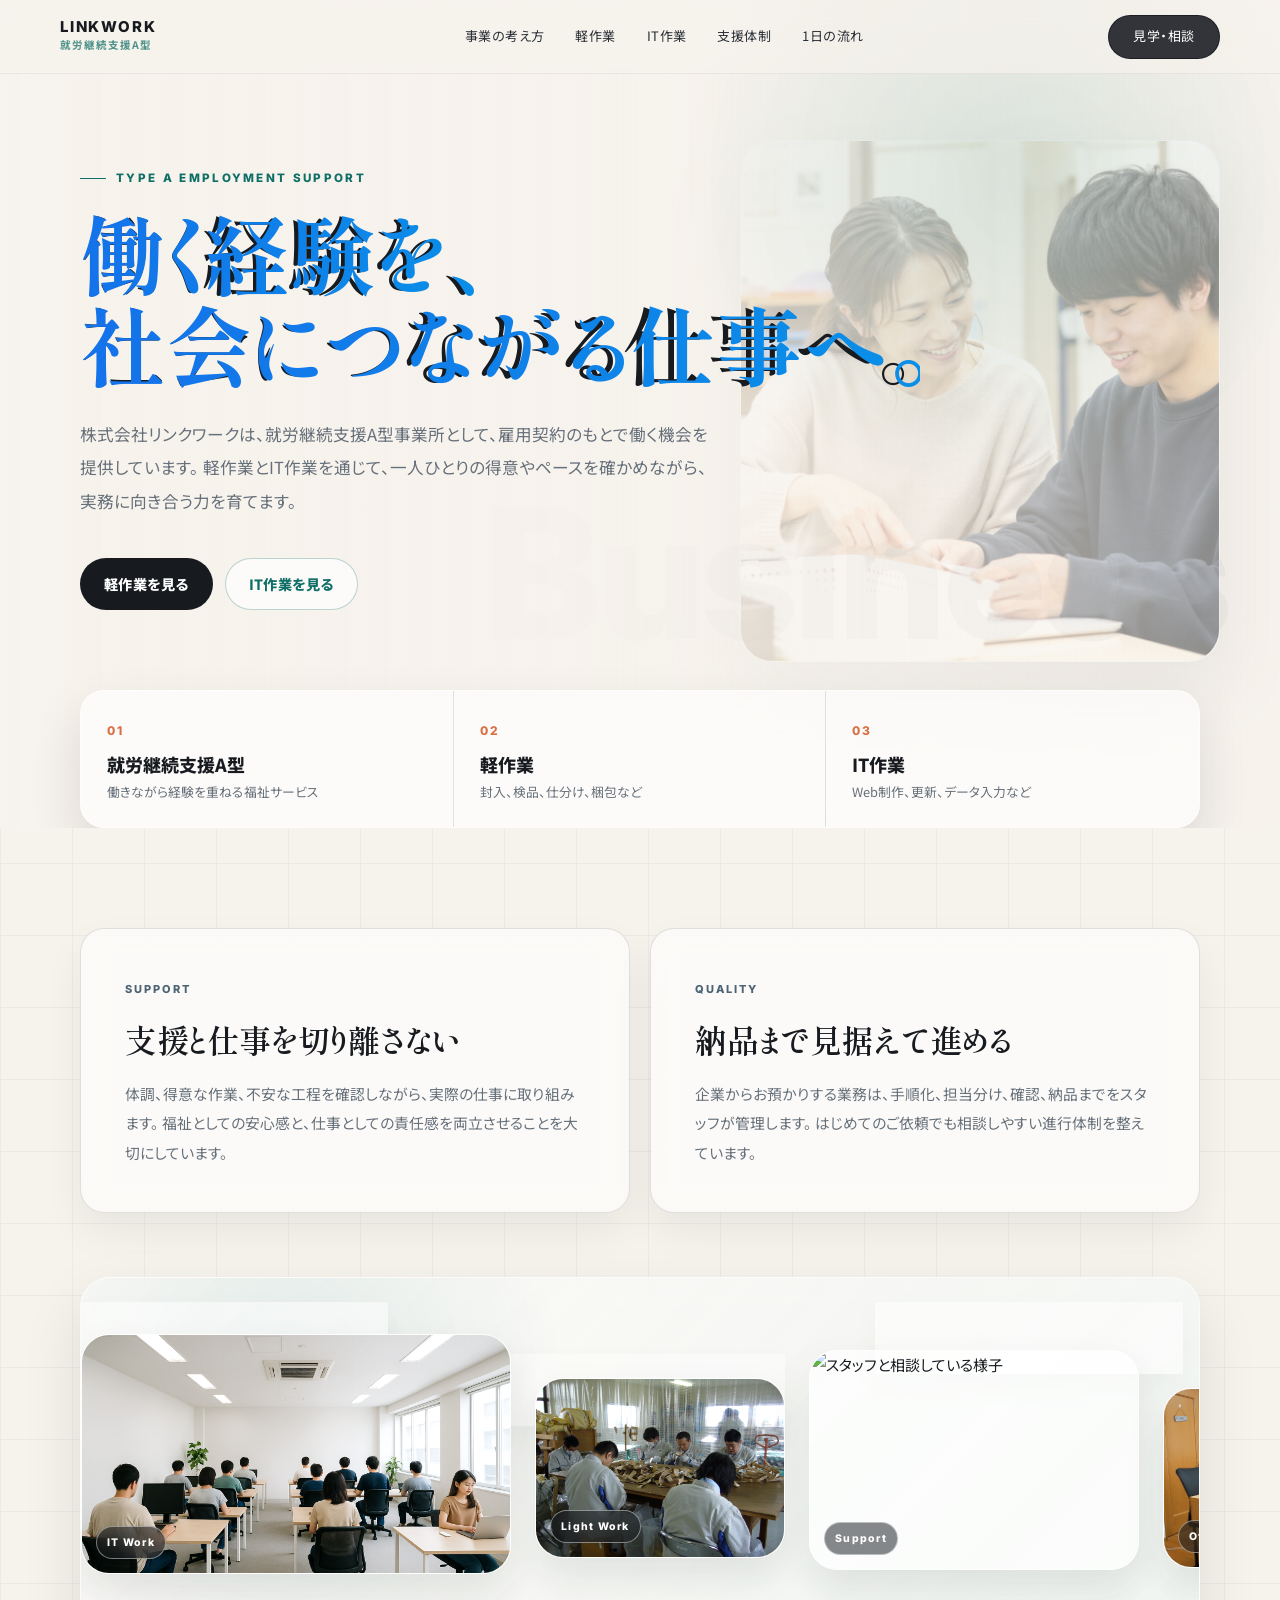
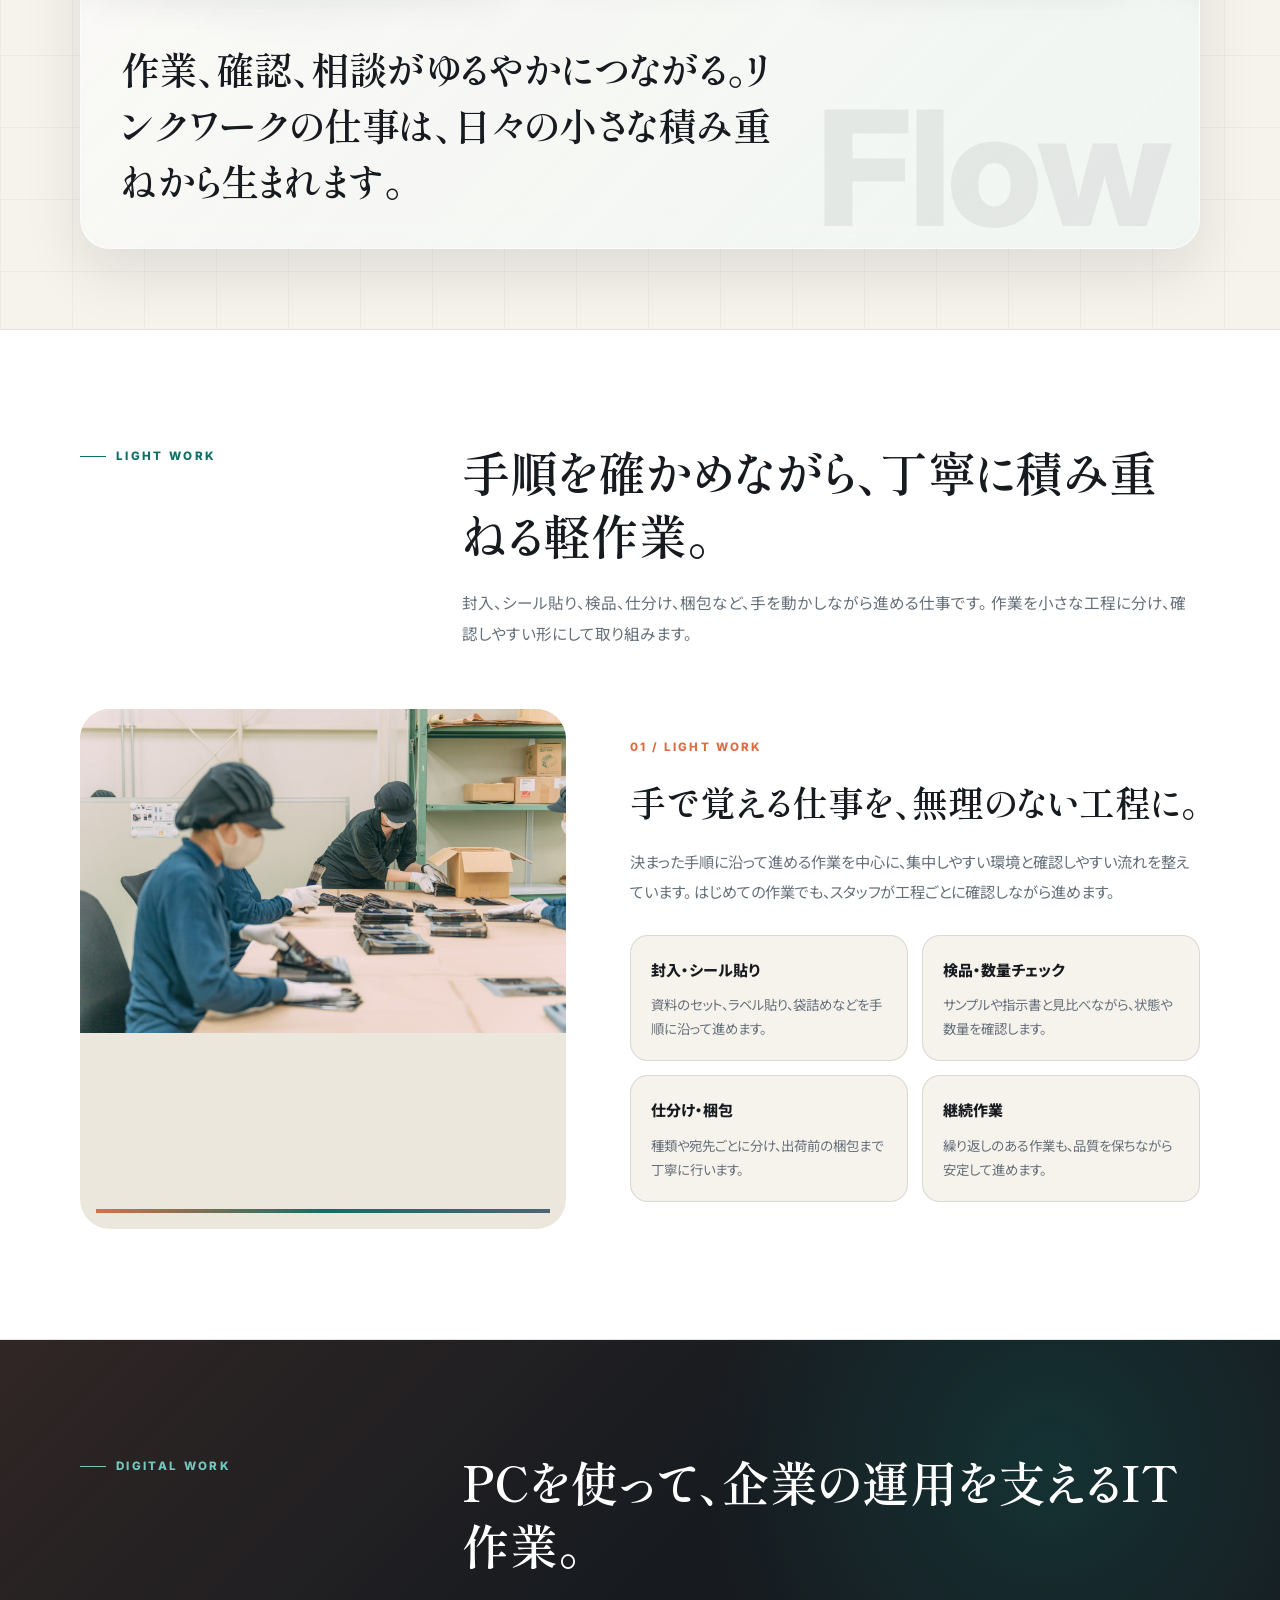
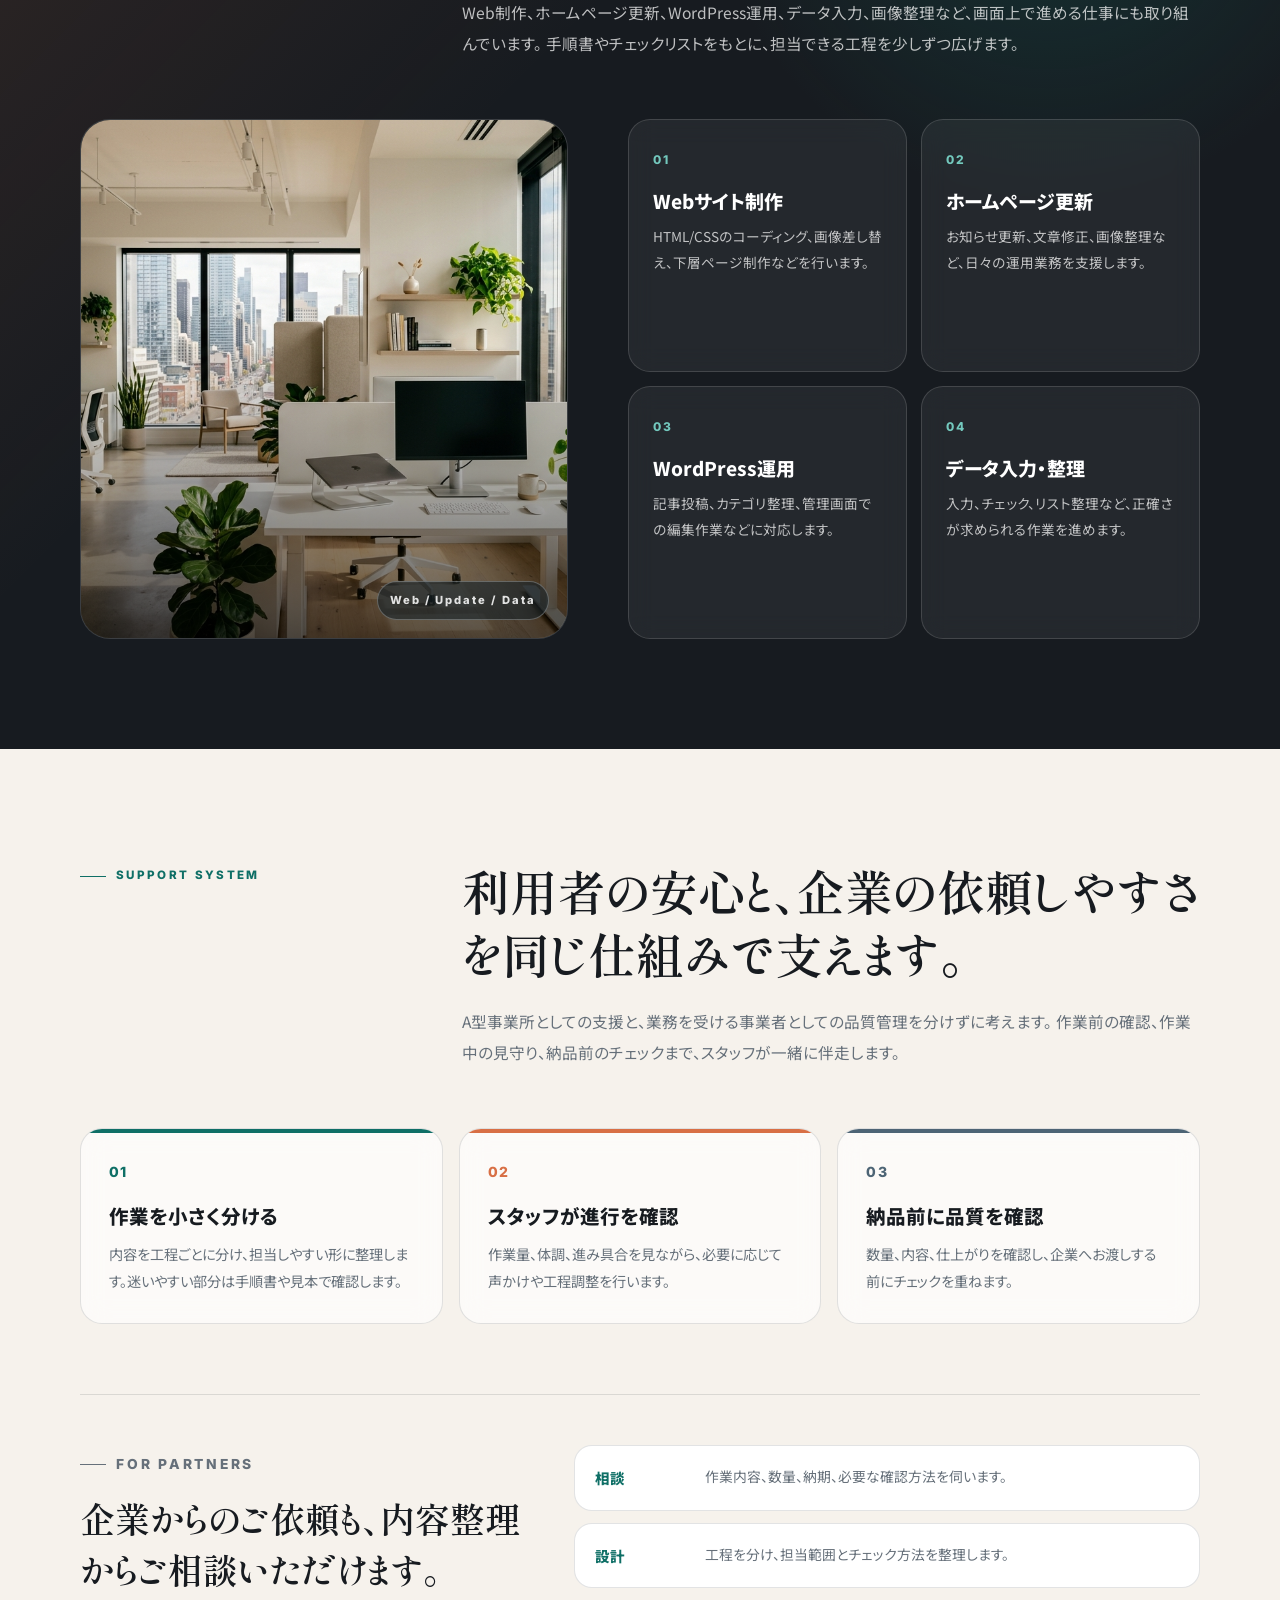
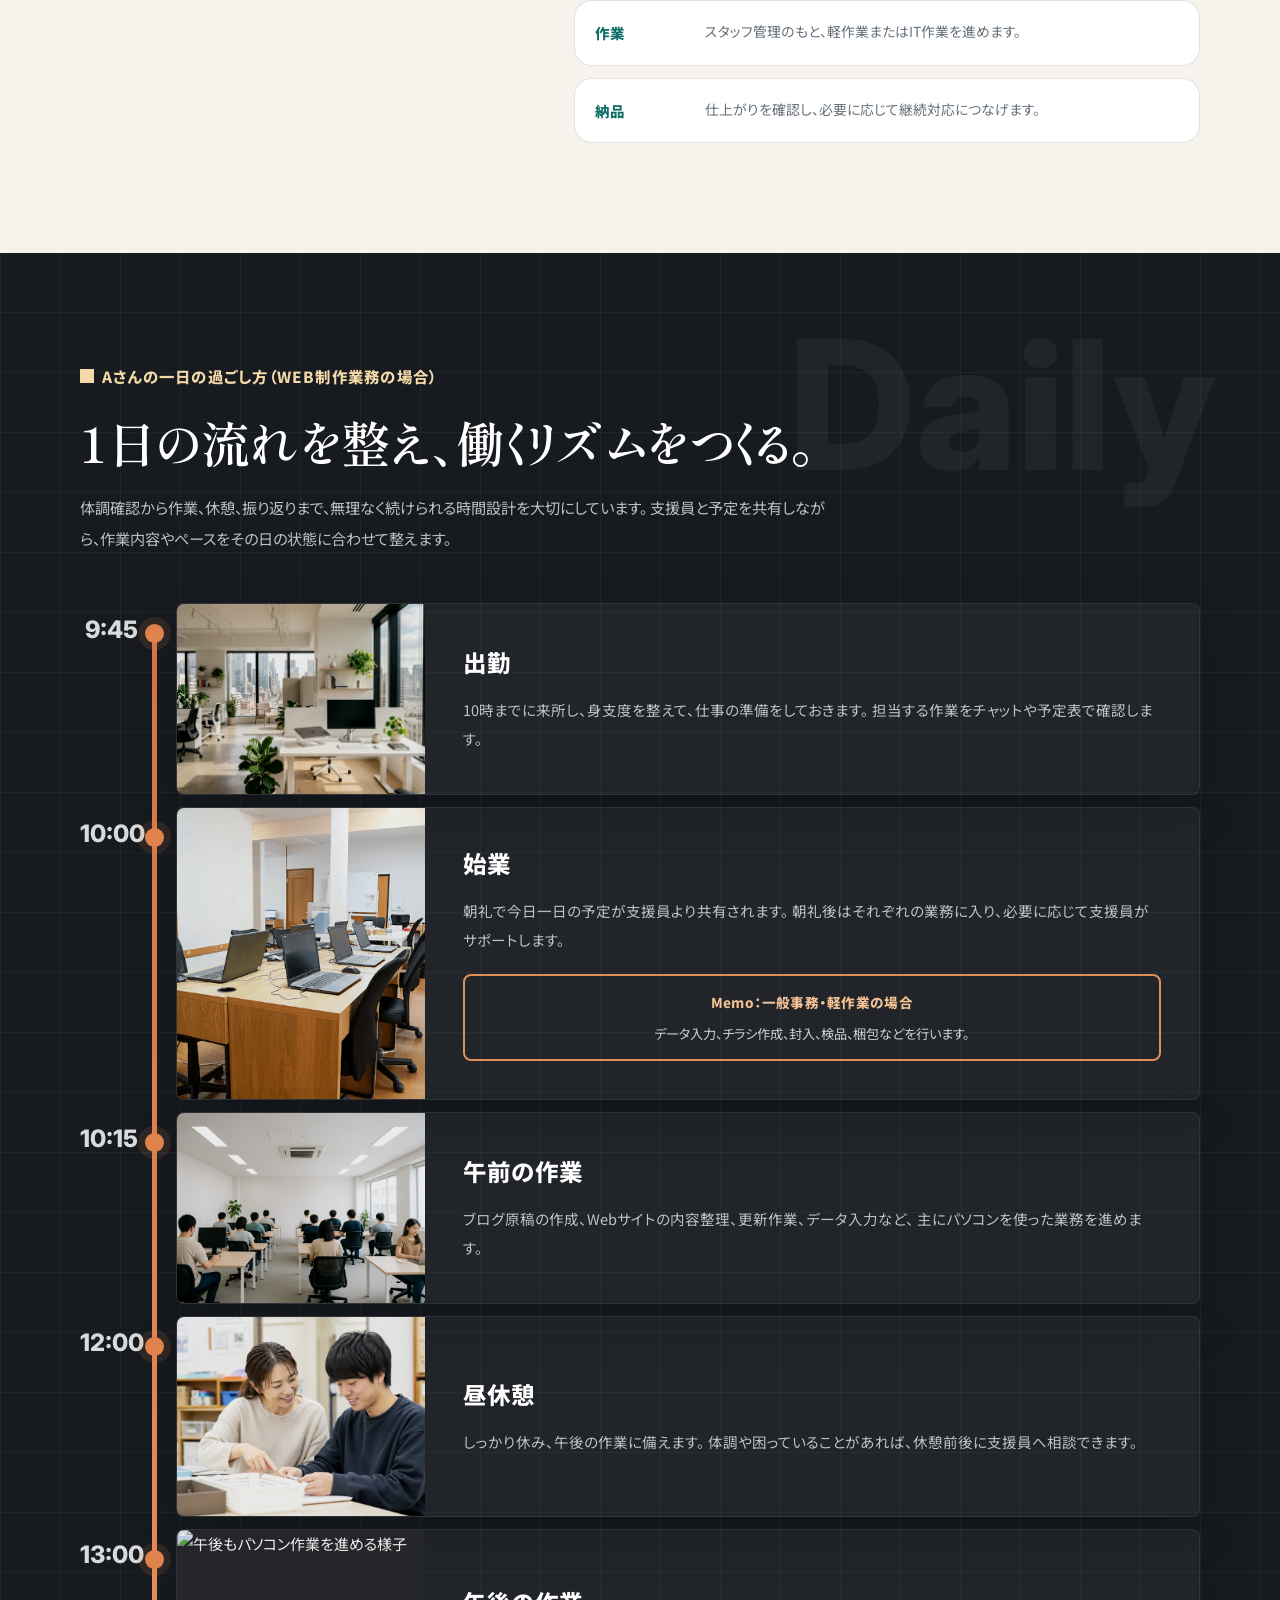
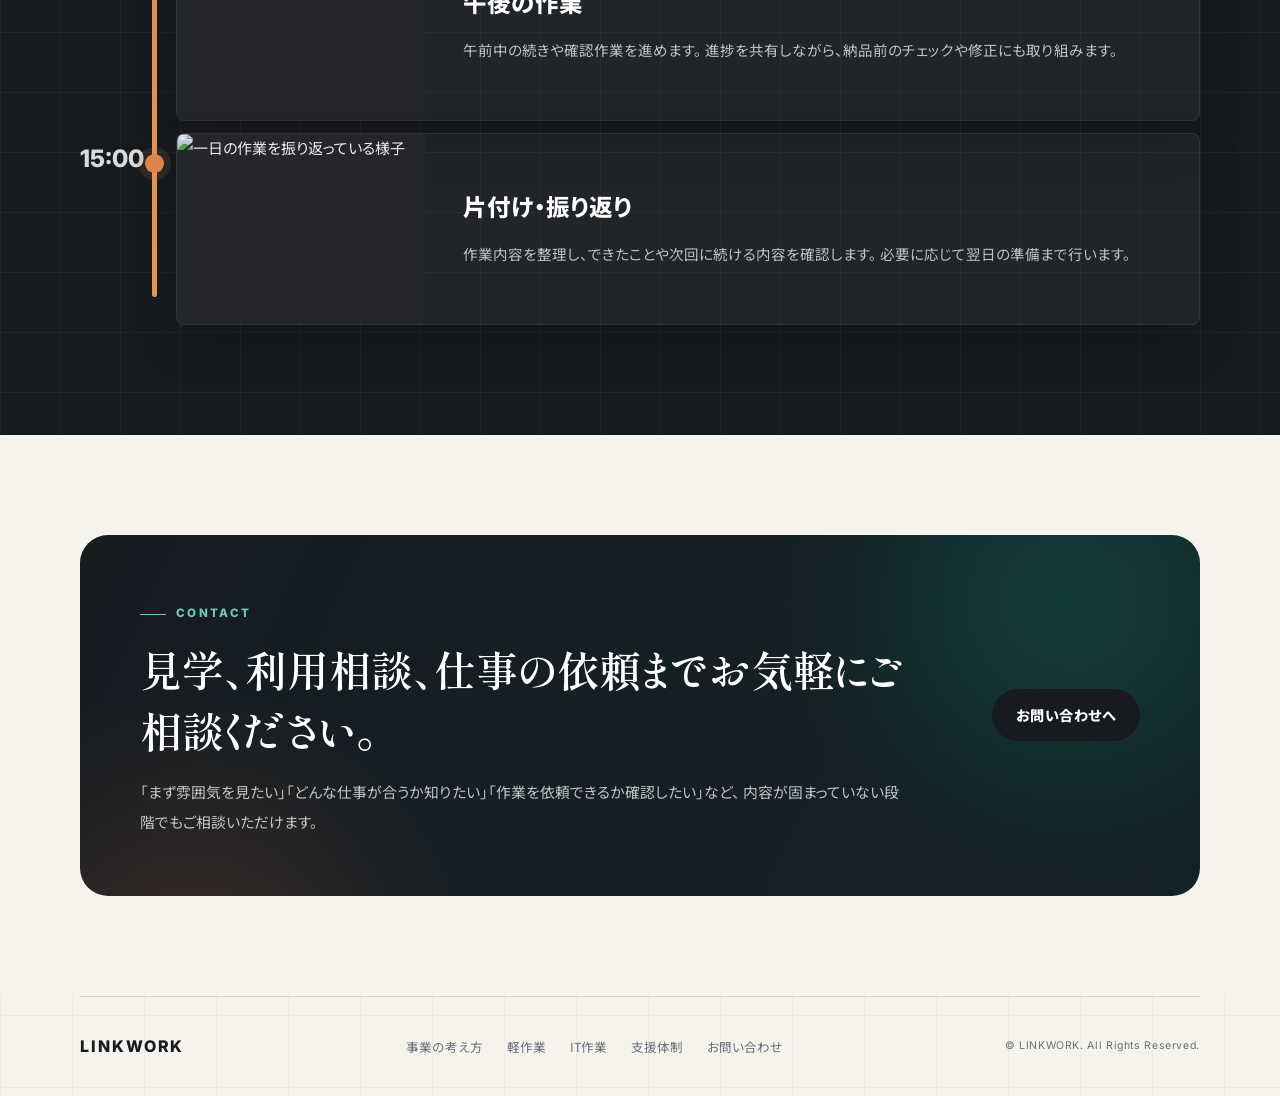
==== business.html @ 4ecb0db6 "update" ====
<!doctype html>
<html lang="ja">
  <head>
    <meta charset="UTF-8" />
    <meta name="viewport" content="width=device-width, initial-scale=1.0" />
    <title>事業内容 | 就労継続支援A型 株式会社リンクワーク</title>
    <meta name="description" content="株式会社リンクワークの事業内容。就労継続支援A型事業所として、軽作業、IT作業、支援体制、品質管理、1日の流れをご紹介します。" />
    <link rel="preconnect" href="https://fonts.googleapis.com" />
    <link rel="preconnect" href="https://fonts.gstatic.com" crossorigin />
    <link href="https://fonts.googleapis.com/css2?family=Inter:wght@500;600;700;800&family=Noto+Sans+JP:wght@400;500;700;800&family=Shippori+Mincho:wght@500;600;700&display=swap" rel="stylesheet" />
    <link rel="stylesheet" href="css/reset.css" />
    <link rel="stylesheet" href="css/business.css?v=hero-sweep-3" />
    <style>
      .business-hero__title-line {
        position: relative;
        display: inline-block;
      }

      .business-hero__title-line::after {
        content: attr(data-text);
        position: absolute;
        inset: 0;
        overflow: hidden;
        color: transparent;
        background: linear-gradient(90deg, #0a8fe8 0%, #1473ea 46%, #0a8fe8 100%);
        background-size: 180% 100%;
        background-clip: text;
        -webkit-background-clip: text;
        -webkit-text-fill-color: transparent;
        font-weight: 700;
        clip-path: inset(0 100% 0 0);
        animation: hero-title-direct-sweep 1.8s var(--line-delay, 0.8s) cubic-bezier(0.22, 1, 0.36, 1) forwards;
        pointer-events: none;
      }

      @keyframes hero-title-direct-sweep {
        0% {
          clip-path: inset(0 100% 0 0);
          background-position: 0% 50%;
          opacity: 0;
        }
        12% {
          opacity: 1;
        }
        52% {
          clip-path: inset(0 0 0 0);
          background-position: 100% 50%;
          opacity: 1;
        }
        78% {
          clip-path: inset(0 0 0 0);
          opacity: 1;
        }
        100% {
          clip-path: inset(0 0 0 0);
          background-position: 100% 50%;
          opacity: 1;
        }
      }

      @media (prefers-reduced-motion: reduce) {
        .business-hero__title-line::after {
          display: block !important;
          animation: hero-title-direct-sweep 1.8s var(--line-delay, 0.8s) cubic-bezier(0.22, 1, 0.36, 1) forwards !important;
        }
      }

    </style>
  </head>
  <body>
    <header class="site-header" data-header>
      <a class="site-logo" href="index.html" aria-label="株式会社リンクワーク トップページ">
        <span>LINKWORK</span>
        <small>就労継続支援A型</small>
      </a>
      <nav class="site-nav" aria-label="事業内容ナビゲーション">
        <a href="#overview">事業の考え方</a>
        <a href="#light-work">軽作業</a>
        <a href="#digital-work">IT作業</a>
        <a href="#support">支援体制</a>
        <a href="#daily">1日の流れ</a>
      </nav>
      <a class="header-contact" href="index.html#contact">
        <span>見学・相談</span>
      </a>
    </header>

    <main>
      <section class="business-hero">
        <div class="business-hero__media" aria-hidden="true">
          <img src="img/女性の就労支援員と就労者が相談している(チャットGPT・横並び).png" alt="" />
        </div>
        <div class="business-hero__inner">
          <p class="section-label section-label--light">Type A Employment Support</p>
          <h1 class="business-hero__title" aria-label="働く経験を、社会につながる仕事へ。">
            <span class="business-hero__title-line" aria-hidden="true" data-text="働く経験を、" style="--line-delay: 0.9s"> <span class="business-hero__title-char" style="--i: 0">働</span><span class="business-hero__title-char" style="--i: 1">く</span><span class="business-hero__title-char" style="--i: 2">経</span><span class="business-hero__title-char" style="--i: 3">験</span><span class="business-hero__title-char" style="--i: 4">を</span><span class="business-hero__title-char" style="--i: 5">、</span> </span>
            <br aria-hidden="true" />
            <span class="business-hero__title-line" aria-hidden="true" data-text="社会につながる仕事へ。" style="--line-delay: 1.18s"> <span class="business-hero__title-char" style="--i: 6">社</span><span class="business-hero__title-char" style="--i: 7">会</span><span class="business-hero__title-char" style="--i: 8">に</span><span class="business-hero__title-char" style="--i: 9">つ</span><span class="business-hero__title-char" style="--i: 10">な</span><span class="business-hero__title-char" style="--i: 11">が</span><span class="business-hero__title-char" style="--i: 12">る</span><span class="business-hero__title-char" style="--i: 13">仕</span><span class="business-hero__title-char" style="--i: 14">事</span><span class="business-hero__title-char" style="--i: 15">へ</span><span class="business-hero__title-char" style="--i: 16">。</span> </span>
          </h1>
          <p class="business-hero__lead"> 株式会社リンクワークは、就労継続支援A型事業所として、雇用契約のもとで働く機会を提供しています。 軽作業とIT作業を通じて、一人ひとりの得意やペースを確かめながら、実務に向き合う力を育てます。 </p>
          <div class="business-hero__actions">
            <a href="#light-work" class="button button--primary">軽作業を見る</a>
            <a href="#digital-work" class="button button--outline">IT作業を見る</a>
          </div>
        </div>
        <div class="business-hero__facts" aria-label="リンクワークの事業領域">
          <article>
            <span>01</span>
            <strong>就労継続支援A型</strong>
            <p>働きながら経験を重ねる福祉サービス</p>
          </article>
          <article>
            <span>02</span>
            <strong>軽作業</strong>
            <p>封入、検品、仕分け、梱包など</p>
          </article>
          <article>
            <span>03</span>
            <strong>IT作業</strong>
            <p>Web制作、更新、データ入力など</p>
          </article>
        </div>
      </section>

      <section class="overview-section" id="overview" data-animate>
        <div class="overview-grid">
          <article>
            <span>Support</span>
            <h2>支援と仕事を切り離さない</h2>
            <p> 体調、得意な作業、不安な工程を確認しながら、実際の仕事に取り組みます。 福祉としての安心感と、仕事としての責任感を両立させることを大切にしています。 </p>
          </article>
          <article>
            <span>Quality</span>
            <h2>納品まで見据えて進める</h2>
            <p> 企業からお預かりする業務は、手順化、担当分け、確認、納品までをスタッフが管理します。 はじめてのご依頼でも相談しやすい進行体制を整えています。 </p>
          </article>
        </div>

        <div class="overview-flow" aria-label="リンクワークの作業風景">
          <div class="overview-flow__ribbons" aria-hidden="true">
            <span></span>
            <span></span>
            <span></span>
            <span></span>
            <span></span>
            <span></span>
          </div>
          <div class="overview-flow__track">
            <div class="overview-flow__set">
              <figure class="overview-flow__card overview-flow__card--large">
                <img src="img/同じほうこうをむいているIT.png" alt="IT作業に取り組む様子" />
                <figcaption>IT Work</figcaption>
              </figure>
              <figure class="overview-flow__card overview-flow__card--small">
                <img src="img/軽作業風景_1.jpg" alt="軽作業に取り組む様子" />
                <figcaption>Light Work</figcaption>
              </figure>
              <figure class="overview-flow__card overview-flow__card--medium">
                <img src="img/女性の就労支援員と就労者が相談している.png" alt="スタッフと相談している様子" />
                <figcaption>Support</figcaption>
              </figure>
              <figure class="overview-flow__card overview-flow__card--small">
                <img src="img/デスク風景.png" alt="デスクで作業している様子" />
                <figcaption>Office</figcaption>
              </figure>
            </div>
            <div class="overview-flow__set" aria-hidden="true">
              <figure class="overview-flow__card overview-flow__card--large">
                <img src="img/同じほうこうをむいているIT.png" alt="" />
                <figcaption>IT Work</figcaption>
              </figure>
              <figure class="overview-flow__card overview-flow__card--small">
                <img src="img/軽作業風景_1.jpg" alt="" />
                <figcaption>Light Work</figcaption>
              </figure>
              <figure class="overview-flow__card overview-flow__card--medium">
                <img src="img/女性の就労支援員と就労者が相談している.png" alt="" />
                <figcaption>Support</figcaption>
              </figure>
              <figure class="overview-flow__card overview-flow__card--small">
                <img src="img/デスク風景.png" alt="" />
                <figcaption>Office</figcaption>
              </figure>
            </div>
          </div>
          <p class="overview-flow__message"> 作業、確認、相談がゆるやかにつながる。リンクワークの仕事は、日々の小さな積み重ねから生まれます。 </p>
        </div>
      </section>

      <section class="section service-section service-section--light" id="light-work" data-animate>
        <div class="section-head">
          <p class="section-label">Light Work</p>
          <h2>手順を確かめながら、丁寧に積み重ねる軽作業。</h2>
          <p> 封入、シール貼り、検品、仕分け、梱包など、手を動かしながら進める仕事です。 作業を小さな工程に分け、確認しやすい形にして取り組みます。 </p>
        </div>

        <div class="service-layout">
          <figure class="service-media">
            <img src="img/軽作業風景_2.jpg" alt="軽作業に取り組む様子" />
          </figure>
          <div class="service-content">
            <p class="service-number">01 / Light Work</p>
            <h3>手で覚える仕事を、無理のない工程に。</h3>
            <p> 決まった手順に沿って進める作業を中心に、集中しやすい環境と確認しやすい流れを整えています。 はじめての作業でも、スタッフが工程ごとに確認しながら進めます。 </p>
            <div class="task-grid">
              <article>
                <span>封入・シール貼り</span>
                <p>資料のセット、ラベル貼り、袋詰めなどを手順に沿って進めます。</p>
              </article>
              <article>
                <span>検品・数量チェック</span>
                <p>サンプルや指示書と見比べながら、状態や数量を確認します。</p>
              </article>
              <article>
                <span>仕分け・梱包</span>
                <p>種類や宛先ごとに分け、出荷前の梱包まで丁寧に行います。</p>
              </article>
              <article>
                <span>継続作業</span>
                <p>繰り返しのある作業も、品質を保ちながら安定して進めます。</p>
              </article>
            </div>
          </div>
        </div>
      </section>

      <section class="section service-section service-section--digital" id="digital-work" data-animate>
        <div class="section-head section-head--dark">
          <p class="section-label section-label--light">Digital Work</p>
          <h2>PCを使って、企業の運用を支えるIT作業。</h2>
          <p> Web制作、ホームページ更新、WordPress運用、データ入力、画像整理など、画面上で進める仕事にも取り組んでいます。 手順書やチェックリストをもとに、担当できる工程を少しずつ広げます。 </p>
        </div>

        <div class="digital-layout">
          <figure class="digital-video">
            <video autoplay muted loop playsinline poster="img/トップ画面（ITより）.png">
              <source src="img/オフィスで話あっている動画.mp4" type="video/mp4" />
            </video>
            <figcaption>Web / Update / Data</figcaption>
          </figure>

          <div class="digital-services">
            <article>
              <span>01</span>
              <h3>Webサイト制作</h3>
              <p>HTML/CSSのコーディング、画像差し替え、下層ページ制作などを行います。</p>
            </article>
            <article>
              <span>02</span>
              <h3>ホームページ更新</h3>
              <p>お知らせ更新、文章修正、画像整理など、日々の運用業務を支援します。</p>
            </article>
            <article>
              <span>03</span>
              <h3>WordPress運用</h3>
              <p>記事投稿、カテゴリ整理、管理画面での編集作業などに対応します。</p>
            </article>
            <article>
              <span>04</span>
              <h3>データ入力・整理</h3>
              <p>入力、チェック、リスト整理など、正確さが求められる作業を進めます。</p>
            </article>
          </div>
        </div>
      </section>

      <section class="section support-section" id="support" data-animate>
        <div class="section-head">
          <p class="section-label">Support System</p>
          <h2>利用者の安心と、企業の依頼しやすさを同じ仕組みで支えます。</h2>
          <p> A型事業所としての支援と、業務を受ける事業者としての品質管理を分けずに考えます。 作業前の確認、作業中の見守り、納品前のチェックまで、スタッフが一緒に伴走します。 </p>
        </div>

        <div class="support-grid">
          <article>
            <span>01</span>
            <h3>作業を小さく分ける</h3>
            <p>内容を工程ごとに分け、担当しやすい形に整理します。迷いやすい部分は手順書や見本で確認します。</p>
          </article>
          <article>
            <span>02</span>
            <h3>スタッフが進行を確認</h3>
            <p>作業量、体調、進み具合を見ながら、必要に応じて声かけや工程調整を行います。</p>
          </article>
          <article>
            <span>03</span>
            <h3>納品前に品質を確認</h3>
            <p>数量、内容、仕上がりを確認し、企業へお渡しする前にチェックを重ねます。</p>
          </article>
        </div>

        <div class="partner-process" id="partner">
          <div>
            <p class="section-label">For Partners</p>
            <h3>企業からのご依頼も、内容整理からご相談いただけます。</h3>
          </div>
          <ol>
            <li>
              <span>相談</span>
              <p>作業内容、数量、納期、必要な確認方法を伺います。</p>
            </li>
            <li>
              <span>設計</span>
              <p>工程を分け、担当範囲とチェック方法を整理します。</p>
            </li>
            <li>
              <span>作業</span>
              <p>スタッフ管理のもと、軽作業またはIT作業を進めます。</p>
            </li>
            <li>
              <span>納品</span>
              <p>仕上がりを確認し、必要に応じて継続対応につなげます。</p>
            </li>
          </ol>
        </div>
      </section>

      <section class="daily-section" id="daily" data-animate>
        <div class="daily-inner">
          <div class="daily-head">
            <p class="daily-head__case">Aさんの一日の過ごし方（WEB制作業務の場合）</p>
            <h2>1日の流れを整え、働くリズムをつくる。</h2>
            <p> 体調確認から作業、休憩、振り返りまで、無理なく続けられる時間設計を大切にしています。 支援員と予定を共有しながら、作業内容やペースをその日の状態に合わせて整えます。 </p>
          </div>

          <ol class="daily-timeline" aria-label="WEB制作業務の一日の流れ">
            <li class="daily-item">
              <time datetime="09:45">9:45</time>
              <article class="daily-card daily-card--arrival">
                <figure class="daily-card__media">
                  <img src="img/トップ画面（ITより）.png" alt="出勤後に利用するオフィスの様子" />
                </figure>
                <div class="daily-card__body">
                  <h3>出勤</h3>
                  <p> 10時までに来所し、身支度を整えて、仕事の準備をしておきます。 担当する作業をチャットや予定表で確認します。 </p>
                </div>
              </article>
            </li>
            <li class="daily-item">
              <time datetime="10:00">10:00</time>
              <article class="daily-card daily-card--start">
                <figure class="daily-card__media">
                  <img src="img/デスク風景.png" alt="作業を始める前のデスクの様子" />
                </figure>
                <div class="daily-card__body">
                  <h3>始業</h3>
                  <p> 朝礼で今日一日の予定が支援員より共有されます。 朝礼後はそれぞれの業務に入り、必要に応じて支援員がサポートします。 </p>
                  <div class="daily-memo">
                    <strong>Memo：一般事務・軽作業の場合</strong>
                    <p>データ入力、チラシ作成、封入、検品、梱包などを行います。</p>
                  </div>
                </div>
              </article>
            </li>
            <li class="daily-item">
              <time datetime="10:15">10:15</time>
              <article class="daily-card daily-card--work">
                <figure class="daily-card__media">
                  <img src="img/同じほうこうをむいているIT.png" alt="パソコンを使って作業している様子" />
                </figure>
                <div class="daily-card__body">
                  <h3>午前の作業</h3>
                  <p> ブログ原稿の作成、Webサイトの内容整理、更新作業、データ入力など、 主にパソコンを使った業務を進めます。 </p>
                </div>
              </article>
            </li>
            <li class="daily-item">
              <time datetime="12:00">12:00</time>
              <article class="daily-card daily-card--break">
                <figure class="daily-card__media">
                  <img src="img/女性の就労支援員と就労者が相談している(チャットGPT・横並び).png" alt="支援員と利用者が相談している様子" />
                </figure>
                <div class="daily-card__body">
                  <h3>昼休憩</h3>
                  <p> しっかり休み、午後の作業に備えます。 体調や困っていることがあれば、休憩前後に支援員へ相談できます。 </p>
                </div>
              </article>
            </li>
            <li class="daily-item">
              <time datetime="13:00">13:00</time>
              <article class="daily-card daily-card--afternoon">
                <figure class="daily-card__media">
                  <img src="img/IT作業風景.png" alt="午後もパソコン作業を進める様子" />
                </figure>
                <div class="daily-card__body">
                  <h3>午後の作業</h3>
                  <p> 午前中の続きや確認作業を進めます。 進捗を共有しながら、納品前のチェックや修正にも取り組みます。 </p>
                </div>
              </article>
            </li>
            <li class="daily-item">
              <time datetime="15:00">15:00</time>
              <article class="daily-card daily-card--review">
                <figure class="daily-card__media">
                  <img src="img/女性の就労支援員と就労者が相談している.png" alt="一日の作業を振り返っている様子" />
                </figure>
                <div class="daily-card__body">
                  <h3>片付け・振り返り</h3>
                  <p> 作業内容を整理し、できたことや次回に続ける内容を確認します。 必要に応じて翌日の準備まで行います。 </p>
                </div>
              </article>
            </li>
          </ol>
        </div>
      </section>

      <section class="cta-section" data-animate>
        <div class="cta-inner">
          <div>
            <p class="section-label section-label--light">Contact</p>
            <h2>見学、利用相談、仕事の依頼までお気軽にご相談ください。</h2>
            <p> 「まず雰囲気を見たい」「どんな仕事が合うか知りたい」「作業を依頼できるか確認したい」など、 内容が固まっていない段階でもご相談いただけます。 </p>
          </div>
          <a class="button button--primary" href="index.html#contact">お問い合わせへ</a>
        </div>
      </section>
    </main>

    <footer class="site-footer">
      <a class="footer-logo" href="index.html">LINKWORK</a>
      <nav class="footer-nav" aria-label="フッターナビゲーション">
        <a href="#overview">事業の考え方</a>
        <a href="#light-work">軽作業</a>
        <a href="#digital-work">IT作業</a>
        <a href="#support">支援体制</a>
        <a href="index.html#contact">お問い合わせ</a>
      </nav>
      <small>&copy; LINKWORK. All Rights Reserved.</small>
    </footer>

    <script>
      (function () {
        const header = document.querySelector("[data-header]");
        const updateHeader = () => {
          if (!header) return;
          header.classList.toggle("is-scrolled", window.scrollY > 40);
        };
        updateHeader();
        window.addEventListener("scroll", updateHeader, { passive: true });

        const targets = document.querySelectorAll("[data-animate]");
        if (!("IntersectionObserver" in window)) {
          targets.forEach((target) => target.classList.add("is-visible"));
          return;
        }

        const observer = new IntersectionObserver(
          (entries) => {
            entries.forEach((entry) => {
              if (entry.isIntersecting) {
                entry.target.classList.add("is-visible");
                observer.unobserve(entry.target);
              }
            });
          },
          { threshold: 0.14, rootMargin: "0px 0px -8% 0px" },
        );
        targets.forEach((target) => observer.observe(target));
      })();
    </script>
  </body>
</html>
---- css/business.css ----
:root {
  --ink: #171b20;
  --ink-soft: #2a2f36;
  --muted: #66707a;
  --muted-light: #d9dfdc;
  --paper: #f6f2ec;
  --paper-strong: #ece7dc;
  --white: #ffffff;
  --line: rgba(23, 27, 32, 0.12);
  --line-light: rgba(255, 255, 255, 0.18);
  --green: #0f6f66;
  --green-dark: #0b5f58;
  --copper: #d86f45;
  --blue: #4d6475;
  --soft-green: #eef7f4;
  --soft-copper: #fff1ea;
  --soft-blue: #edf2f4;
  --dark: #171b20;
  --font-ja: "Noto Sans JP", sans-serif;
  --font-title: "Shippori Mincho", serif;
  --font-en: "Inter", sans-serif;
  --container: 112rem;
  --gutter: clamp(2rem, 5vw, 6rem);
  --ease: cubic-bezier(0.22, 1, 0.36, 1);
}

html {
  font-size: 62.5%;
  scroll-behavior: smooth;
}

body {
  min-width: 320px;
  overflow-x: hidden;
  background:
    linear-gradient(90deg, rgba(23, 27, 32, 0.04) 1px, transparent 1px),
    linear-gradient(0deg, rgba(23, 27, 32, 0.04) 1px, transparent 1px),
    var(--paper);
  background-size: 7.2rem 7.2rem;
  color: var(--ink);
  font-family: var(--font-ja);
  font-size: 1.5rem;
  font-feature-settings: "palt";
  line-height: 1.9;
  -webkit-font-smoothing: antialiased;
  text-rendering: optimizeLegibility;
}

img,
video {
  display: block;
  width: 100%;
  height: 100%;
  object-fit: cover;
}

a {
  color: inherit;
  text-decoration: none;
}

em {
  font-style: normal;
}

.site-header {
  position: fixed;
  top: 0;
  left: 0;
  z-index: 50;
  display: grid;
  grid-template-columns: auto 1fr auto;
  align-items: center;
  gap: 3rem;
  width: 100%;
  min-height: 7.4rem;
  padding: 0 var(--gutter);
  border-bottom: 1px solid rgba(23, 27, 32, 0.06);
  background: rgba(246, 242, 236, 0.72);
  color: var(--ink);
  backdrop-filter: blur(14px);
  transition:
    background 0.3s var(--ease),
    color 0.3s var(--ease),
    border-color 0.3s var(--ease),
    box-shadow 0.3s var(--ease);
}

.site-header.is-scrolled {
  background: rgba(246, 242, 236, 0.88);
  box-shadow: 0 1.2rem 3rem rgba(23, 32, 39, 0.06);
  color: var(--ink);
  backdrop-filter: blur(16px);
}

.site-logo {
  display: grid;
  gap: 0.1rem;
  min-width: 16rem;
}

.site-logo span {
  color: var(--ink);
  font-family: var(--font-en);
  font-size: 1.5rem;
  font-weight: 800;
  letter-spacing: 0.12em;
  line-height: 1;
}

.site-logo small {
  color: var(--green);
  font-size: 1.05rem;
  font-weight: 700;
  letter-spacing: 0.1em;
  opacity: 0.72;
}

.site-nav {
  display: flex;
  justify-content: center;
  gap: clamp(1.8rem, 2.4vw, 3.2rem);
  color: var(--ink-soft);
  font-size: 1.3rem;
  font-weight: 700;
  letter-spacing: 0.04em;
}

.site-header.is-scrolled .site-nav {
  color: var(--muted);
}

.site-nav a {
  position: relative;
  padding: 0.6rem 0;
  transition: color 0.2s var(--ease);
}

.site-nav a::after {
  content: "";
  position: absolute;
  right: 0;
  bottom: 0;
  left: 0;
  height: 1px;
  background: currentColor;
  transform: scaleX(0);
  transform-origin: left;
  transition: transform 0.24s var(--ease);
}

.site-nav a:hover {
  color: var(--green);
}

.site-header.is-scrolled .site-nav a:hover {
  color: var(--green);
}

.site-nav a:hover::after {
  transform: scaleX(1);
}

.header-contact {
  display: inline-flex;
  align-items: center;
  justify-content: center;
  min-height: 4.4rem;
  border: 1px solid rgba(23, 27, 32, 0.88);
  border-radius: 999px;
  background: rgba(23, 27, 32, 0.88);
  padding: 0 2.4rem;
  color: #fff;
  font-size: 1.3rem;
  font-weight: 800;
  letter-spacing: 0.04em;
  transition:
    background 0.24s var(--ease),
    border-color 0.24s var(--ease),
    color 0.24s var(--ease),
    transform 0.24s var(--ease);
}

.site-header.is-scrolled .header-contact {
  border-color: rgba(23, 27, 32, 0.88);
  background: rgba(23, 27, 32, 0.88);
  color: #fff;
}

.header-contact:hover {
  border-color: var(--green);
  background: var(--green);
  color: #fff;
  transform: translateY(-1px);
}

.site-header.is-scrolled .header-contact:hover {
  background: var(--green);
  color: #fff;
}

.business-hero {
  position: relative;
  min-height: 92svh;
  padding: 16rem var(--gutter) 14rem;
  overflow: hidden;
  background: var(--paper);
  color: var(--ink);
}

.business-hero::after {
  content: "";
  position: absolute;
  inset: 0;
  z-index: 1;
  background:
    radial-gradient(circle at 78% 22%, rgba(15, 111, 102, 0.13), transparent 32rem),
    linear-gradient(90deg, rgba(246, 242, 236, 0.96) 0%, rgba(246, 242, 236, 0.9) 48%, rgba(246, 242, 236, 0.52) 100%);
  pointer-events: none;
}

.business-hero::before {
  content: "Business";
  position: absolute;
  right: clamp(2rem, 4vw, 7rem);
  bottom: 18rem;
  z-index: 1;
  color: rgba(126, 148, 174, 0.2);
  color: rgba(23, 27, 32, 0.08);
  font-family: var(--font-en);
  font-size: clamp(8rem, 15vw, 18rem);
  font-weight: 800;
  letter-spacing: -0.02em;
  line-height: 0.82;
  pointer-events: none;
}

.business-hero__media {
  position: absolute;
  top: 14rem;
  right: var(--gutter);
  bottom: auto;
  left: auto;
  z-index: 0;
  width: min(48rem, 38vw);
  height: min(58rem, 58vh);
  overflow: hidden;
  border-radius: 3.2rem;
  background: #dfe9f3;
  border: 1px solid rgba(255, 255, 255, 0.62);
  box-shadow: 0 3rem 7rem rgba(23, 27, 32, 0.16);
  --hero-media-opacity: 1;
  opacity: 0;
  transform: translate3d(2.6rem, 1.8rem, 0) scale(0.97);
  animation: hero-media-in 1.1s 0.18s var(--ease) forwards;
}

.business-hero__media img {
  object-position: center 38%;
  filter: saturate(0.96) contrast(1.02) brightness(1.04);
  transform: scale(1.05);
  animation: hero-image-drift 12s 1.2s ease-in-out infinite alternate;
}

.business-hero__inner {
  position: relative;
  z-index: 2;
  display: grid;
  align-content: center;
  width: min(var(--container), 100%);
  min-height: calc(88svh - 33rem);
  margin: 0 auto;
}

.section-label {
  display: inline-flex;
  align-items: center;
  gap: 1rem;
  color: var(--green);
  font-family: var(--font-en);
  font-size: 1.16rem;
  font-weight: 800;
  letter-spacing: 0.2em;
  line-height: 1.2;
  text-transform: uppercase;
}

.section-label::before {
  content: "";
  width: 2.6rem;
  height: 1px;
  background: currentColor;
}

.section-label--light {
  color: var(--green);
}

.business-hero h1 {
  position: relative;
  max-width: 78rem;
  margin-top: 2rem;
  color: var(--ink);
  font-family: var(--font-title);
  font-size: clamp(4.4rem, 7vw, 8.6rem);
  font-weight: 600;
  letter-spacing: 0;
  line-height: 1.06;
}

.business-hero__title-line {
  position: relative;
  display: inline-block;
  white-space: nowrap;
}

.business-hero__title-line::after {
  content: attr(data-text);
  position: absolute;
  inset: 0;
  width: 100%;
  overflow: hidden;
  color: transparent;
  background: linear-gradient(90deg, #0a8fe8 0%, #1473ea 46%, #0a8fe8 100%);
  background-size: 180% 100%;
  -webkit-background-clip: text;
  background-clip: text;
  -webkit-text-fill-color: transparent;
  font-weight: 700;
  clip-path: inset(0 100% 0 0);
  animation: hero-title-line-fill 1.8s var(--line-delay) var(--ease) forwards;
  pointer-events: none;
}

.business-hero__title-char {
  display: inline-block;
  color: var(--ink);
  transform: translate3d(-0.16em, 0, 0);
  animation:
    hero-title-char-in 0.9s calc(0.56s + var(--i) * 0.045s) var(--ease) both,
    hero-title-char-sweep 2.45s calc(1.25s + var(--i) * 0.075s) ease-in-out infinite;
  will-change: color, transform, text-shadow;
}

.business-hero__lead {
  max-width: 63rem;
  margin-top: 3rem;
  color: var(--muted);
  font-size: clamp(1.5rem, 1.3vw, 1.75rem);
  line-height: 2;
}

.business-hero__actions {
  display: flex;
  flex-wrap: wrap;
  gap: 1.2rem;
  margin-top: 4rem;
}

.business-hero .section-label,
.business-hero h1,
.business-hero__lead,
.business-hero__actions {
  opacity: 0;
  transform: translate3d(0, 2rem, 0);
  animation: hero-copy-in 0.82s var(--ease) forwards;
}

.business-hero .section-label {
  animation-delay: 0.16s;
}

.business-hero h1 {
  animation-delay: 0.3s;
}

.business-hero__lead {
  animation-delay: 0.5s;
}

.business-hero__actions {
  animation-delay: 0.7s;
}

.button {
  display: inline-flex;
  align-items: center;
  justify-content: center;
  min-height: 5.2rem;
  border: 1px solid transparent;
  border-radius: 999px;
  padding: 0 2.3rem;
  font-size: 1.42rem;
  font-weight: 800;
  letter-spacing: 0.03em;
  line-height: 1.2;
  transition:
    transform 0.24s var(--ease),
    background 0.24s var(--ease),
    color 0.24s var(--ease),
    border-color 0.24s var(--ease);
}

.button:hover {
  transform: translateY(-2px);
}

.button--primary {
  background: var(--ink);
  color: #fff;
}

.button--primary:hover {
  background: var(--green);
  color: #fff;
}

.button--outline {
  border-color: rgba(15, 111, 102, 0.28);
  background: rgba(255, 255, 255, 0.66);
  color: var(--green);
  backdrop-filter: blur(12px);
}

.button--outline:hover {
  border-color: var(--green);
  background: var(--soft-green);
}

.business-hero__facts {
  position: absolute;
  right: var(--gutter);
  bottom: 0;
  left: var(--gutter);
  z-index: 3;
  display: grid;
  grid-template-columns: repeat(3, 1fr);
  width: min(var(--container), calc(100% - var(--gutter) * 2));
  margin: 0 auto;
  border: 1px solid rgba(255, 255, 255, 0.58);
  border-radius: 2.4rem;
  background: rgba(255, 255, 255, 0.66);
  color: var(--ink);
  box-shadow: 0 2.4rem 5rem rgba(23, 27, 32, 0.12);
  backdrop-filter: blur(16px);
  opacity: 0;
  transform: translate3d(0, 2.4rem, 0);
  animation: hero-facts-in 0.9s 0.96s var(--ease) forwards;
}

.business-hero__facts article {
  min-height: 13.2rem;
  border-right: 1px solid var(--line);
  padding: 2.4rem 2.6rem;
  opacity: 0;
  transform: translate3d(0, 1.2rem, 0);
  animation: hero-fact-pop 0.62s var(--ease) forwards;
}

.business-hero__facts article:nth-child(1) {
  animation-delay: 1.08s;
}

.business-hero__facts article:nth-child(2) {
  animation-delay: 1.18s;
}

.business-hero__facts article:nth-child(3) {
  animation-delay: 1.28s;
}

.business-hero__facts article:last-child {
  border-right: 0;
}

.business-hero__facts span {
  color: var(--copper);
  font-family: var(--font-en);
  font-size: 1.2rem;
  font-weight: 800;
  letter-spacing: 0.16em;
}

.business-hero__facts strong {
  display: block;
  margin-top: 0.8rem;
  color: var(--ink);
  font-size: 1.8rem;
  font-weight: 800;
  line-height: 1.45;
}

.business-hero__facts p {
  margin-top: 0.4rem;
  color: var(--muted);
  font-size: 1.28rem;
  line-height: 1.7;
}

@keyframes hero-copy-in {
  to {
    opacity: 1;
    transform: translate3d(0, 0, 0);
  }
}

@keyframes hero-title-char-in {
  0% {
    color: rgba(23, 27, 32, 0.28);
    transform: translate3d(-0.16em, 0, 0);
    text-shadow: none;
  }
  34% {
    color: var(--green);
    text-shadow: 0 0.08em 0.34em rgba(15, 111, 102, 0.2);
  }
  62% {
    color: var(--copper);
    text-shadow: 0 0.08em 0.34em rgba(216, 111, 69, 0.18);
  }
  100% {
    color: var(--ink);
    transform: translate3d(0, 0, 0);
    text-shadow: none;
  }
}

@keyframes hero-title-char-sweep {
  0%,
  100% {
    color: var(--ink);
    text-shadow: none;
  }
  16% {
    color: #0a8fe8;
    text-shadow: 0 0.08em 0.36em rgba(10, 143, 232, 0.22);
  }
  34% {
    color: #1473ea;
    text-shadow: 0 0.08em 0.34em rgba(20, 115, 234, 0.22);
  }
  54% {
    color: #0a8fe8;
    text-shadow: 0 0.08em 0.3em rgba(10, 143, 232, 0.18);
  }
  72% {
    color: var(--ink);
    text-shadow: none;
  }
}

@keyframes hero-title-line-fill {
  0% {
    clip-path: inset(0 100% 0 0);
    background-position: 0% 50%;
    opacity: 0;
  }
  10% {
    opacity: 1;
  }
  46% {
    clip-path: inset(0 0 0 0);
    background-position: 100% 50%;
    opacity: 1;
  }
  70% {
    clip-path: inset(0 0 0 0);
    background-position: 100% 50%;
    opacity: 1;
  }
  100% {
    clip-path: inset(0 0 0 0);
    background-position: 100% 50%;
    opacity: 1;
  }
}

@keyframes hero-media-in {
  to {
    opacity: var(--hero-media-opacity);
    transform: translate3d(0, 0, 0) scale(1);
  }
}

@keyframes hero-image-drift {
  from {
    transform: scale(1.05) translate3d(0, 0, 0);
  }
  to {
    transform: scale(1.1) translate3d(-1.4rem, 0.8rem, 0);
  }
}

@keyframes hero-facts-in {
  to {
    opacity: 1;
    transform: translate3d(0, 0, 0);
  }
}

@keyframes hero-fact-pop {
  to {
    opacity: 1;
    transform: translate3d(0, 0, 0);
  }
}

.overview-section {
  width: min(var(--container), calc(100% - var(--gutter) * 2));
  margin: 0 auto;
  padding: 10rem 0 8rem;
}

.overview-grid {
  display: grid;
  grid-template-columns: repeat(2, minmax(0, 1fr));
  gap: 2rem;
}

.overview-grid article {
  border: 1px solid var(--line);
  border-radius: 2.4rem;
  background: rgba(255, 255, 255, 0.62);
  padding: clamp(2.6rem, 4vw, 4.4rem);
  box-shadow: 0 1.8rem 4rem rgba(23, 32, 39, 0.06);
  backdrop-filter: blur(14px);
}

.overview-grid span {
  color: var(--blue);
  font-family: var(--font-en);
  font-size: 1.1rem;
  font-weight: 800;
  letter-spacing: 0.18em;
  text-transform: uppercase;
}

.overview-grid h2 {
  margin-top: 1.4rem;
  color: var(--ink);
  font-family: var(--font-title);
  font-size: clamp(2.3rem, 2.8vw, 3.2rem);
  font-weight: 600;
  line-height: 1.45;
}

.overview-grid p {
  margin-top: 1.7rem;
  color: var(--muted);
  font-size: 1.48rem;
  line-height: 2;
}

.overview-flow {
  position: relative;
  margin-top: 6.4rem;
  border: 1px solid rgba(255, 255, 255, 0.58);
  border-radius: 3rem;
  background:
    radial-gradient(circle at 18% 16%, rgba(15, 111, 102, 0.1), transparent 28rem),
    linear-gradient(135deg, rgba(255, 255, 255, 0.58), rgba(238, 247, 244, 0.7));
  box-shadow: 0 2.4rem 6rem rgba(23, 27, 32, 0.1);
  overflow: hidden;
  backdrop-filter: blur(14px);
  padding: 3.2rem 0 4rem;
}

.overview-flow::before {
  content: "Flow";
  position: absolute;
  right: 3rem;
  bottom: 1.6rem;
  color: rgba(23, 27, 32, 0.07);
  font-family: var(--font-en);
  font-size: clamp(8rem, 14vw, 16rem);
  font-weight: 800;
  letter-spacing: -0.02em;
  line-height: 0.8;
  pointer-events: none;
}

.overview-flow__ribbons {
  position: absolute;
  top: 2.4rem;
  left: 0;
  z-index: 0;
  display: flex;
  gap: 9rem;
  width: max-content;
  animation: flow-ribbons 18s linear infinite;
  will-change: transform;
  pointer-events: none;
}

.overview-flow__ribbons span {
  display: block;
  width: clamp(18rem, 24vw, 34rem);
  height: clamp(4.8rem, 7vw, 7.2rem);
  background: rgba(255, 255, 255, 0.5);
  box-shadow: 0 1.2rem 3rem rgba(23, 27, 32, 0.04);
}

.overview-flow__ribbons span:nth-child(even) {
  transform: translateY(5.2rem);
  background: rgba(255, 255, 255, 0.34);
}

.overview-flow__track {
  position: relative;
  z-index: 1;
  display: flex;
  align-items: flex-start;
  width: max-content;
  gap: 2.4rem;
  padding: 2.4rem 0 1.4rem;
  animation: flow-gallery 22s linear infinite;
  will-change: transform;
}

.overview-flow__set {
  display: flex;
  align-items: flex-start;
  gap: 2.4rem;
  padding-right: 2.4rem;
}

.overview-flow__card {
  position: relative;
  flex: 0 0 auto;
  overflow: hidden;
  border: 1px solid rgba(255, 255, 255, 0.66);
  border-radius: 2.8rem;
  background: rgba(255, 255, 255, 0.62);
  box-shadow: 0 2rem 4rem rgba(23, 27, 32, 0.1);
}

.overview-flow__card--large {
  width: 43rem;
  height: 24rem;
}

.overview-flow__card--medium {
  width: 33rem;
  height: 22rem;
}

.overview-flow__card--small {
  width: 25rem;
  height: 18rem;
}

.overview-flow__card:nth-child(2) {
  margin-top: 4.4rem;
}

.overview-flow__card:nth-child(3) {
  margin-top: 1.6rem;
}

.overview-flow__card:nth-child(4) {
  margin-top: 5.4rem;
}

.overview-flow__card img {
  filter: saturate(0.94) brightness(1.04);
}

.overview-flow__card figcaption {
  position: absolute;
  left: 1.4rem;
  bottom: 1.4rem;
  border: 1px solid rgba(255, 255, 255, 0.44);
  border-radius: 999px;
  background: rgba(23, 27, 32, 0.52);
  padding: 0.55rem 1rem;
  color: #fff;
  font-family: var(--font-en);
  font-size: 1.05rem;
  font-weight: 800;
  letter-spacing: 0.12em;
  backdrop-filter: blur(10px);
}

.overview-flow__message {
  position: relative;
  z-index: 2;
  max-width: 76rem;
  margin: 5.2rem 0 0;
  padding: 0 clamp(2.2rem, 4vw, 4rem);
  color: var(--ink);
  font-family: var(--font-title);
  font-size: clamp(2.3rem, 3vw, 4rem);
  font-weight: 600;
  line-height: 1.46;
  letter-spacing: 0;
}

@keyframes flow-ribbons {
  from {
    transform: translate3d(0, 0, 0);
  }
  to {
    transform: translate3d(-34rem, 0, 0);
  }
}

@keyframes flow-gallery {
  from {
    transform: translate3d(0, 0, 0);
  }
  to {
    transform: translate3d(-50%, 0, 0);
  }
}

.section {
  padding: 11rem max(var(--gutter), calc((100vw - var(--container)) / 2));
}

.section-head {
  display: grid;
  grid-template-columns: minmax(18rem, 0.36fr) minmax(0, 0.8fr);
  gap: 2rem 5rem;
  align-items: start;
  margin-bottom: 6rem;
}

.section-head .section-label {
  grid-row: span 2;
  margin-top: 1rem;
}

.section-head h2 {
  max-width: 76rem;
  color: var(--ink);
  font-family: var(--font-title);
  font-size: clamp(2.7rem, 3.8vw, 4.8rem);
  font-weight: 600;
  letter-spacing: 0;
  line-height: 1.32;
}

.section-head p:not(.section-label) {
  max-width: 75rem;
  color: var(--muted);
  font-size: 1.56rem;
  line-height: 2;
}

.section-head--dark h2,
.section-head--dark p:not(.section-label) {
  color: #fff;
}

.section-head--dark .section-label,
.cta-inner .section-label--light {
  color: #73c8bd;
}

.section-head--dark p:not(.section-label) {
  color: rgba(255, 255, 255, 0.72);
}

.service-section--light {
  border-top: 1px solid var(--line);
  border-bottom: 1px solid var(--line);
  background: #fff;
}

.service-layout {
  display: grid;
  grid-template-columns: minmax(0, 0.92fr) minmax(0, 1.08fr);
  gap: clamp(3rem, 5vw, 6.4rem);
  align-items: center;
}

.service-media {
  position: relative;
  min-height: 52rem;
  overflow: hidden;
  border-radius: 3rem;
  background: var(--paper-strong);
}

.service-media::after {
  content: "";
  position: absolute;
  right: 1.6rem;
  bottom: 1.6rem;
  left: 1.6rem;
  height: 4px;
  background: linear-gradient(90deg, var(--copper), var(--green), var(--blue));
}

.service-content {
  display: grid;
  gap: 1.8rem;
}

.service-number {
  color: var(--copper);
  font-family: var(--font-en);
  font-size: 1.16rem;
  font-weight: 800;
  letter-spacing: 0.18em;
  text-transform: uppercase;
}

.service-content h3 {
  color: var(--ink);
  font-family: var(--font-title);
  font-size: clamp(2.4rem, 2.8vw, 3.6rem);
  font-weight: 600;
  line-height: 1.45;
}

.service-content > p:not(.service-number) {
  color: var(--muted);
  font-size: 1.52rem;
  line-height: 2;
}

.task-grid {
  display: grid;
  grid-template-columns: repeat(2, minmax(0, 1fr));
  gap: 1.4rem;
  margin-top: 1rem;
}

.task-grid article {
  border: 1px solid var(--line);
  border-radius: 1.8rem;
  background: var(--paper);
  padding: 2rem;
}

.task-grid span {
  color: var(--ink);
  font-size: 1.5rem;
  font-weight: 800;
  line-height: 1.45;
}

.task-grid p {
  margin-top: 0.8rem;
  color: var(--muted);
  font-size: 1.34rem;
  line-height: 1.8;
}

.service-section--digital {
  background:
    radial-gradient(circle at 82% 12%, rgba(15, 111, 102, 0.28), transparent 34rem),
    linear-gradient(135deg, rgba(216, 111, 69, 0.13) 0%, transparent 38%),
    var(--dark);
  color: #fff;
}

.digital-layout {
  display: grid;
  grid-template-columns: minmax(0, 0.92fr) minmax(0, 1.08fr);
  gap: clamp(3rem, 5vw, 6rem);
  align-items: stretch;
}

.digital-video {
  position: relative;
  min-height: 52rem;
  overflow: hidden;
  border: 1px solid var(--line-light);
  border-radius: 3rem;
  background: #101418;
}

.digital-video::after {
  content: "";
  position: absolute;
  inset: 0;
  background: linear-gradient(180deg, transparent 42%, rgba(0, 0, 0, 0.64));
  pointer-events: none;
}

.digital-video figcaption {
  position: absolute;
  right: 1.8rem;
  bottom: 1.8rem;
  z-index: 1;
  border: 1px solid rgba(255, 255, 255, 0.26);
  border-radius: 999px;
  background: rgba(24, 34, 41, 0.62);
  padding: 0.8rem 1.2rem;
  color: rgba(255, 255, 255, 0.86);
  font-family: var(--font-en);
  font-size: 1.12rem;
  font-weight: 800;
  letter-spacing: 0.18em;
}

.digital-services {
  display: grid;
  grid-template-columns: repeat(2, minmax(0, 1fr));
  gap: 1.4rem;
}

.digital-services article {
  min-height: 23.8rem;
  border: 1px solid rgba(255, 255, 255, 0.14);
  border-radius: 2.2rem;
  background: rgba(255, 255, 255, 0.06);
  padding: 2.4rem;
  backdrop-filter: blur(12px);
  transition:
    transform 0.24s var(--ease),
    border-color 0.24s var(--ease),
    background 0.24s var(--ease);
}

.digital-services article:hover {
  border-color: rgba(255, 255, 255, 0.34);
  background: rgba(15, 111, 102, 0.12);
  transform: translateY(-3px);
}

.digital-services span {
  color: #73c8bd;
  font-family: var(--font-en);
  font-size: 1.2rem;
  font-weight: 800;
  letter-spacing: 0.16em;
}

.digital-services h3 {
  margin-top: 1.4rem;
  color: #fff;
  font-size: 1.9rem;
  font-weight: 800;
  line-height: 1.45;
}

.digital-services p {
  margin-top: 1rem;
  color: rgba(255, 255, 255, 0.72);
  font-size: 1.36rem;
  line-height: 1.9;
}

.support-section {
  background: var(--paper);
}

.support-grid {
  display: grid;
  grid-template-columns: repeat(3, minmax(0, 1fr));
  gap: 1.6rem;
}

.support-grid article {
  position: relative;
  border: 1px solid var(--line);
  border-radius: 2.2rem;
  background: rgba(255, 255, 255, 0.64);
  padding: 2.8rem;
  overflow: hidden;
  backdrop-filter: blur(14px);
}

.support-grid article::before {
  content: "";
  position: absolute;
  top: 0;
  right: 0;
  left: 0;
  height: 4px;
  background: var(--green);
}

.support-grid article:nth-child(2)::before {
  background: var(--copper);
}

.support-grid article:nth-child(3)::before {
  background: var(--blue);
}

.support-grid span {
  color: var(--green);
  font-family: var(--font-en);
  font-size: 1.4rem;
  font-weight: 800;
  letter-spacing: 0.1em;
}

.support-grid article:nth-child(2) span {
  color: var(--copper);
}

.support-grid article:nth-child(3) span {
  color: var(--blue);
}

.support-grid h3 {
  margin-top: 1.6rem;
  color: var(--ink);
  font-size: 1.95rem;
  font-weight: 800;
  line-height: 1.45;
}

.support-grid p {
  margin-top: 1.1rem;
  color: var(--muted);
  font-size: 1.42rem;
  line-height: 1.9;
}

.partner-process {
  display: grid;
  grid-template-columns: minmax(0, 0.42fr) minmax(0, 0.58fr);
  gap: 4rem;
  align-items: start;
  margin-top: 7rem;
  border-top: 1px solid var(--line);
  padding-top: 5rem;
}

.partner-process h3 {
  margin-top: 1.6rem;
  color: var(--ink);
  font-family: var(--font-title);
  font-size: clamp(2.3rem, 3vw, 3.5rem);
  font-weight: 600;
  line-height: 1.45;
}

.partner-process ol {
  display: grid;
  gap: 1.2rem;
  counter-reset: process;
}

.partner-process li {
  display: grid;
  grid-template-columns: 9rem 1fr;
  gap: 2rem;
  align-items: start;
  border: 1px solid var(--line);
  border-radius: 1.8rem;
  background: #fff;
  padding: 1.8rem 2rem;
}

.partner-process span {
  color: var(--green);
  font-size: 1.45rem;
  font-weight: 800;
}

.partner-process p {
  color: var(--muted);
  font-size: 1.38rem;
  line-height: 1.8;
}

.daily-section {
  position: relative;
  background:
    linear-gradient(90deg, rgba(255, 255, 255, 0.04) 1px, transparent 1px),
    linear-gradient(0deg, rgba(255, 255, 255, 0.04) 1px, transparent 1px),
    var(--dark);
  background-size: 6rem 6rem;
  color: #fff;
  overflow: hidden;
}

.daily-section::before {
  content: "Daily";
  position: absolute;
  right: clamp(2rem, 5vw, 7rem);
  top: 8rem;
  color: rgba(255, 255, 255, 0.045);
  font-family: var(--font-en);
  font-size: clamp(9rem, 15vw, 18rem);
  font-weight: 800;
  letter-spacing: 0;
  line-height: 0.8;
  pointer-events: none;
}

.daily-inner {
  position: relative;
  z-index: 1;
  width: min(var(--container), calc(100% - var(--gutter) * 2));
  margin: 0 auto;
  padding: 11rem 0;
}

.daily-head {
  max-width: 86rem;
  margin-bottom: 5rem;
}

.daily-head__case {
  display: inline-flex;
  align-items: center;
  gap: 0.8rem;
  color: #f3d9a7;
  font-size: 1.54rem;
  font-weight: 800;
  letter-spacing: 0.08em;
  line-height: 1.5;
}

.daily-head__case::before {
  content: "";
  width: 1.4rem;
  height: 1.4rem;
  background: currentColor;
}

.daily-head h2 {
  margin-top: 1.7rem;
  color: #fff;
  font-family: var(--font-title);
  font-size: clamp(2.8rem, 4vw, 4.9rem);
  font-weight: 600;
  letter-spacing: 0;
  line-height: 1.34;
}

.daily-head p:not(.daily-head__case) {
  max-width: 75rem;
  margin-top: 1.8rem;
  color: rgba(255, 255, 255, 0.72);
  font-size: 1.52rem;
  line-height: 2;
}

.daily-timeline {
  position: relative;
  display: grid;
  gap: 1.2rem;
  list-style: none;
}

.daily-timeline::before {
  content: "";
  position: absolute;
  top: 2.8rem;
  bottom: 2.8rem;
  left: 7.15rem;
  width: 0.5rem;
  border-radius: 999px;
  background: linear-gradient(180deg, #d87843, #ef9a5c);
}

.daily-item {
  position: relative;
  display: grid;
  grid-template-columns: 5.8rem minmax(0, 1fr);
  gap: 3.8rem;
  align-items: start;
  opacity: 0;
  transform: translate3d(0, 2.2rem, 0);
}

.daily-section.is-visible .daily-item {
  animation: daily-item-in 0.72s var(--ease) forwards;
}

.daily-section.is-visible .daily-item:nth-child(1) {
  animation-delay: 0.1s;
}

.daily-section.is-visible .daily-item:nth-child(2) {
  animation-delay: 0.18s;
}

.daily-section.is-visible .daily-item:nth-child(3) {
  animation-delay: 0.26s;
}

.daily-section.is-visible .daily-item:nth-child(4) {
  animation-delay: 0.34s;
}

.daily-section.is-visible .daily-item:nth-child(5) {
  animation-delay: 0.42s;
}

.daily-section.is-visible .daily-item:nth-child(6) {
  animation-delay: 0.5s;
}

.daily-item::before {
  content: "";
  position: absolute;
  top: 2.1rem;
  left: 6.45rem;
  z-index: 2;
  width: 1.9rem;
  height: 1.9rem;
  border-radius: 50%;
  background: #df824c;
  box-shadow: 0 0 0 0.7rem rgba(223, 130, 76, 0.12);
}

.daily-item time {
  padding-top: 1.45rem;
  color: rgba(255, 255, 255, 0.84);
  font-family: var(--font-en);
  font-size: clamp(1.8rem, 2vw, 2.4rem);
  font-weight: 800;
  letter-spacing: 0;
  line-height: 1;
  text-align: right;
}

.daily-card {
  display: grid;
  grid-template-columns: minmax(20rem, 0.32fr) minmax(0, 1fr);
  min-height: 19rem;
  overflow: hidden;
  border: 1px solid rgba(255, 255, 255, 0.07);
  border-radius: 0.8rem;
  background: rgba(255, 255, 255, 0.045);
  box-shadow: 0 2rem 4.6rem rgba(0, 0, 0, 0.18);
}

.daily-card__media {
  min-height: 19rem;
  background: #242629;
}

.daily-card__media img {
  filter: saturate(0.9) contrast(1.04) brightness(0.92);
}

.daily-card--arrival .daily-card__media img {
  object-position: center 48%;
}

.daily-card--start .daily-card__media img {
  object-position: center 44%;
}

.daily-card--work .daily-card__media img,
.daily-card--afternoon .daily-card__media img {
  object-position: center 56%;
}

.daily-card--break .daily-card__media img,
.daily-card--review .daily-card__media img {
  object-position: center 38%;
}

.daily-card__body {
  display: grid;
  align-content: center;
  padding: clamp(2.4rem, 4vw, 3.8rem);
}

.daily-card h3 {
  color: #fff;
  font-size: clamp(1.9rem, 2vw, 2.35rem);
  font-weight: 800;
  line-height: 1.45;
}

.daily-card p {
  margin-top: 1.6rem;
  color: rgba(255, 255, 255, 0.72);
  font-size: 1.45rem;
  line-height: 2;
}

.daily-memo {
  margin-top: 2rem;
  border: 2px solid rgba(239, 154, 92, 0.92);
  border-radius: 0.8rem;
  padding: 1.2rem 1.6rem 1.4rem;
  text-align: center;
}

.daily-memo strong {
  color: #f3c193;
  font-size: 1.36rem;
  font-weight: 800;
  letter-spacing: 0.03em;
  line-height: 1.5;
}

.daily-memo p {
  margin-top: 0.5rem;
  color: rgba(255, 255, 255, 0.78);
  font-size: 1.32rem;
  line-height: 1.8;
}

@keyframes daily-item-in {
  to {
    opacity: 1;
    transform: translate3d(0, 0, 0);
  }
}

.cta-section {
  padding: 10rem var(--gutter);
  background: var(--paper);
}

.cta-inner {
  display: grid;
  grid-template-columns: minmax(0, 1fr) auto;
  gap: 4rem;
  align-items: center;
  width: min(var(--container), 100%);
  margin: 0 auto;
  border-radius: 2.8rem;
  background:
    radial-gradient(circle at 88% 18%, rgba(15, 111, 102, 0.34), transparent 28rem),
    radial-gradient(circle at 10% 120%, rgba(216, 111, 69, 0.18), transparent 28rem),
    linear-gradient(115deg, rgba(23, 27, 32, 0.98), rgba(20, 34, 38, 0.98)),
    var(--dark);
  padding: clamp(3rem, 6vw, 6rem);
  color: #fff;
  overflow: hidden;
}

.cta-inner h2 {
  margin-top: 1.6rem;
  max-width: 80rem;
  color: #fff;
  font-family: var(--font-title);
  font-size: clamp(2.5rem, 3.4vw, 4.2rem);
  font-weight: 600;
  line-height: 1.45;
}

.cta-inner p:not(.section-label) {
  max-width: 76rem;
  margin-top: 1.6rem;
  color: rgba(255, 255, 255, 0.74);
  font-size: 1.48rem;
  line-height: 2;
}

.site-footer {
  display: grid;
  grid-template-columns: auto 1fr auto;
  gap: 3rem;
  align-items: center;
  width: min(var(--container), calc(100% - var(--gutter) * 2));
  margin: 0 auto;
  border-top: 1px solid var(--line);
  padding: 3.4rem 0;
  color: var(--muted);
}

.footer-logo {
  color: var(--ink);
  font-family: var(--font-en);
  font-size: 1.6rem;
  font-weight: 800;
  letter-spacing: 0.12em;
}

.footer-nav {
  display: flex;
  flex-wrap: wrap;
  justify-content: center;
  gap: 1.2rem 2.4rem;
  font-size: 1.25rem;
  font-weight: 700;
}

.footer-nav a {
  transition: color 0.2s var(--ease);
}

.footer-nav a:hover {
  color: var(--green);
}

.site-footer small {
  font-family: var(--font-en);
  font-size: 1.05rem;
  letter-spacing: 0.06em;
}

[data-animate] {
  opacity: 0;
  transform: translateY(2.2rem);
  transition:
    opacity 0.8s var(--ease),
    transform 0.8s var(--ease);
}

[data-animate].is-visible {
  opacity: 1;
  transform: translateY(0);
}

@media (prefers-reduced-motion: reduce) {
  *,
  *::before,
  *::after {
    scroll-behavior: auto !important;
    animation-duration: 0.01ms !important;
    transition-duration: 0.01ms !important;
  }

  [data-animate] {
    opacity: 1;
    transform: none;
  }

  .business-hero .section-label,
  .business-hero h1,
  .business-hero__lead,
  .business-hero__actions,
  .business-hero__facts,
  .business-hero__facts article,
  .daily-item {
    opacity: 1;
    transform: none;
    animation: none !important;
  }

  .business-hero__media {
    opacity: var(--hero-media-opacity);
    transform: none;
    animation: none !important;
  }

  .business-hero__media img {
    transform: none;
    animation: none !important;
  }

  .business-hero__title-char {
    color: var(--ink);
    transform: none;
    text-shadow: none;
    animation: none !important;
  }

  .business-hero__title-line::after {
    display: none;
  }

  .overview-flow__ribbons {
    animation: flow-ribbons 42s linear infinite !important;
  }

  .overview-flow__track {
    animation: flow-gallery 48s linear infinite !important;
  }
}

@media screen and (max-width: 1100px) {
  .site-nav {
    display: none;
  }

  .site-header {
    grid-template-columns: auto auto;
    justify-content: space-between;
  }

  .business-hero__facts,
  .overview-grid,
  .service-layout,
  .digital-layout,
  .partner-process {
    grid-template-columns: 1fr;
  }

  .business-hero__facts {
    position: relative;
    right: auto;
    bottom: auto;
    left: auto;
    width: min(var(--container), 100%);
    margin-top: 6rem;
  }

  .business-hero__media {
    right: -8rem;
    width: 48rem;
    --hero-media-opacity: 0.34;
  }

  .business-hero {
    padding-bottom: 8rem;
  }

  .business-hero__facts article {
    border-right: 0;
    border-bottom: 1px solid var(--line);
  }

  .business-hero__facts article:last-child {
    border-bottom: 0;
  }

  .section-head {
    grid-template-columns: 1fr;
    gap: 1.8rem;
  }

  .overview-flow__card--large {
    width: 42rem;
  }

  .overview-flow__card--medium {
    width: 32rem;
  }

  .overview-flow__card--small {
    width: 25rem;
  }

  .section-head .section-label {
    grid-row: auto;
  }

  .support-grid {
    grid-template-columns: 1fr;
  }

  .cta-inner,
  .site-footer {
    grid-template-columns: 1fr;
  }

  .site-footer {
    text-align: center;
  }
}

@media screen and (max-width: 700px) {
  html {
    font-size: calc(10 / 375 * 100vw);
  }

  body {
    background-size: 4.8rem 4.8rem;
  }

  .site-header {
    min-height: 6.4rem;
    padding: 0 1.8rem;
  }

  .site-logo {
    min-width: 0;
  }

  .site-logo small {
    display: none;
  }

  .header-contact {
    min-height: 3.9rem;
    padding: 0 1.2rem;
    font-size: 1.18rem;
  }

  .business-hero {
    min-height: auto;
    padding: 10.5rem 1.8rem 6rem;
  }

  .business-hero::after {
    background:
      radial-gradient(circle at 80% 12%, rgba(15, 111, 102, 0.14), transparent 22rem),
      linear-gradient(90deg, rgba(246, 242, 236, 0.98), rgba(246, 242, 236, 0.9));
  }

  .business-hero::before {
    right: 1.6rem;
    bottom: auto;
    top: 29rem;
    font-size: 7.6rem;
  }

  .business-hero__inner {
    min-height: auto;
  }

  .business-hero__media {
    display: none;
  }

  .business-hero h1 {
    font-size: 4rem;
  }

  .business-hero__title-line {
    white-space: normal;
  }

  .business-hero__lead {
    font-size: 1.52rem;
  }

  .business-hero__actions {
    display: grid;
  }

  .button {
    width: 100%;
  }

  .business-hero__facts article {
    min-height: auto;
    padding: 2rem;
  }

  .overview-section {
    padding: 6.5rem 0;
  }

  .overview-flow {
    min-height: auto;
    margin-top: 4.2rem;
    border-radius: 2.4rem;
    padding: 2.4rem 0 3.2rem;
  }

  .overview-flow__track {
    top: auto;
    padding: 1.4rem 0 1rem;
    animation-duration: 18s;
  }

  .overview-flow__ribbons {
    animation-duration: 18s;
  }

  .overview-flow__card {
    border-radius: 2.2rem;
  }

  .overview-flow__card--large {
    width: 33rem;
    height: 21rem;
  }

  .overview-flow__card--medium {
    width: 27rem;
    height: 19rem;
  }

  .overview-flow__card--small {
    width: 22rem;
    height: 16rem;
  }

  .overview-flow__message {
    max-width: none;
    margin-top: 4.2rem;
    padding: 0 2rem;
    font-size: 2.65rem;
  }

  .section,
  .daily-inner {
    padding-top: 7.2rem;
    padding-bottom: 7.2rem;
  }

  .section {
    padding-right: 1.8rem;
    padding-left: 1.8rem;
  }

  .section-head {
    margin-bottom: 3.8rem;
  }

  .service-media,
  .digital-video {
    min-height: 32rem;
  }

  .task-grid,
  .digital-services {
    grid-template-columns: 1fr;
  }

  .partner-process li {
    grid-template-columns: 1fr;
    gap: 0.6rem;
  }

  .daily-inner {
    width: calc(100% - 3.6rem);
  }

  .daily-section::before {
    top: 6rem;
    font-size: 7.6rem;
  }

  .daily-head {
    margin-bottom: 3.8rem;
  }

  .daily-head__case {
    align-items: flex-start;
    font-size: 1.3rem;
    letter-spacing: 0.05em;
  }

  .daily-head__case::before {
    flex: 0 0 auto;
    margin-top: 0.4rem;
    width: 1rem;
    height: 1rem;
  }

  .daily-head h2 {
    font-size: 2.9rem;
  }

  .daily-timeline {
    gap: 1rem;
  }

  .daily-timeline::before {
    top: 2.2rem;
    bottom: 2.2rem;
    left: 5.05rem;
    width: 0.4rem;
  }

  .daily-item {
    grid-template-columns: 4.2rem minmax(0, 1fr);
    gap: 2rem;
  }

  .daily-item::before {
    top: 1.8rem;
    left: 4.35rem;
    width: 1.7rem;
    height: 1.7rem;
    box-shadow: 0 0 0 0.5rem rgba(223, 130, 76, 0.12);
  }

  .daily-item time {
    padding-top: 1.45rem;
    font-size: 1.56rem;
  }

  .daily-card {
    grid-template-columns: 1fr;
  }

  .daily-card__media {
    min-height: auto;
    aspect-ratio: 16 / 9;
  }

  .daily-card__body {
    padding: 2rem;
  }

  .daily-card p {
    font-size: 1.34rem;
    line-height: 1.85;
  }

  .daily-memo {
    padding: 1.1rem 1.2rem 1.2rem;
    text-align: left;
  }

  .cta-section {
    padding: 6.4rem 1.8rem;
  }

  .cta-inner {
    padding: 3.4rem 2rem;
  }

  .footer-nav {
    flex-direction: column;
    align-items: center;
  }
}
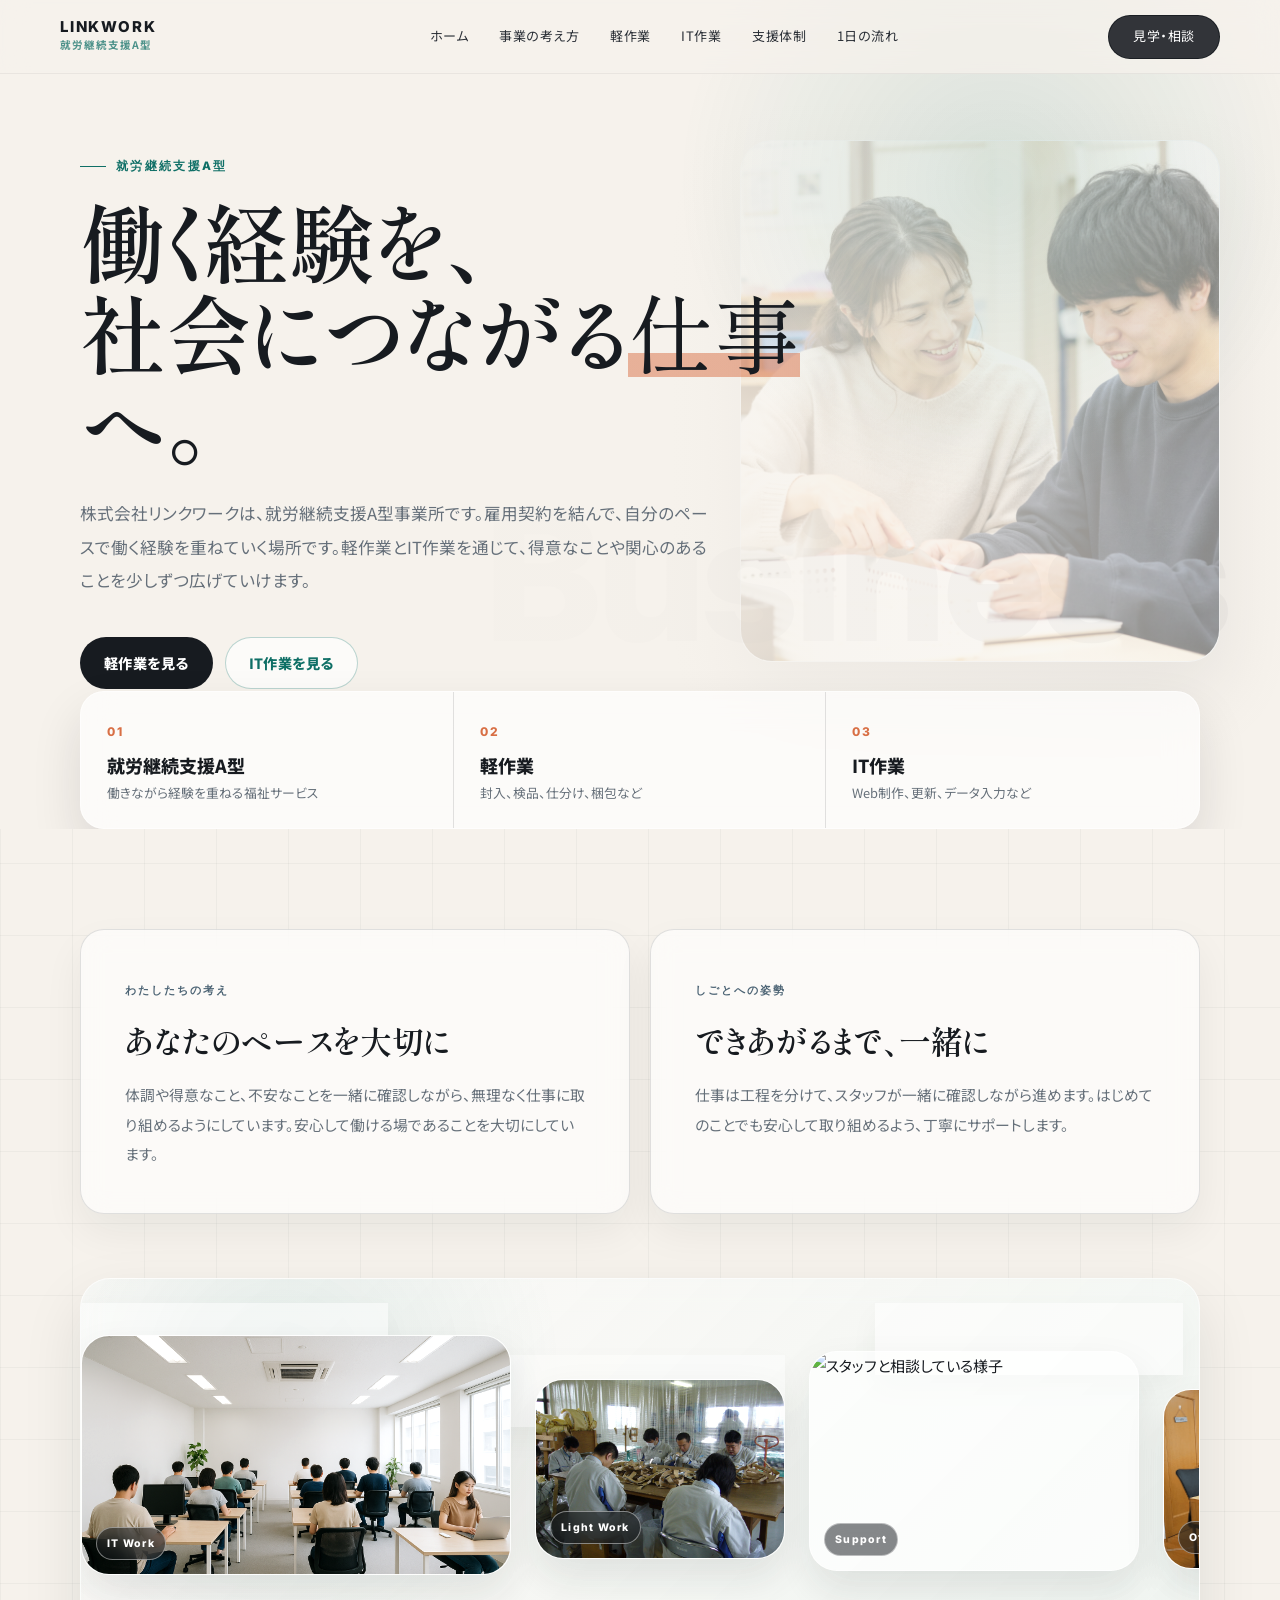
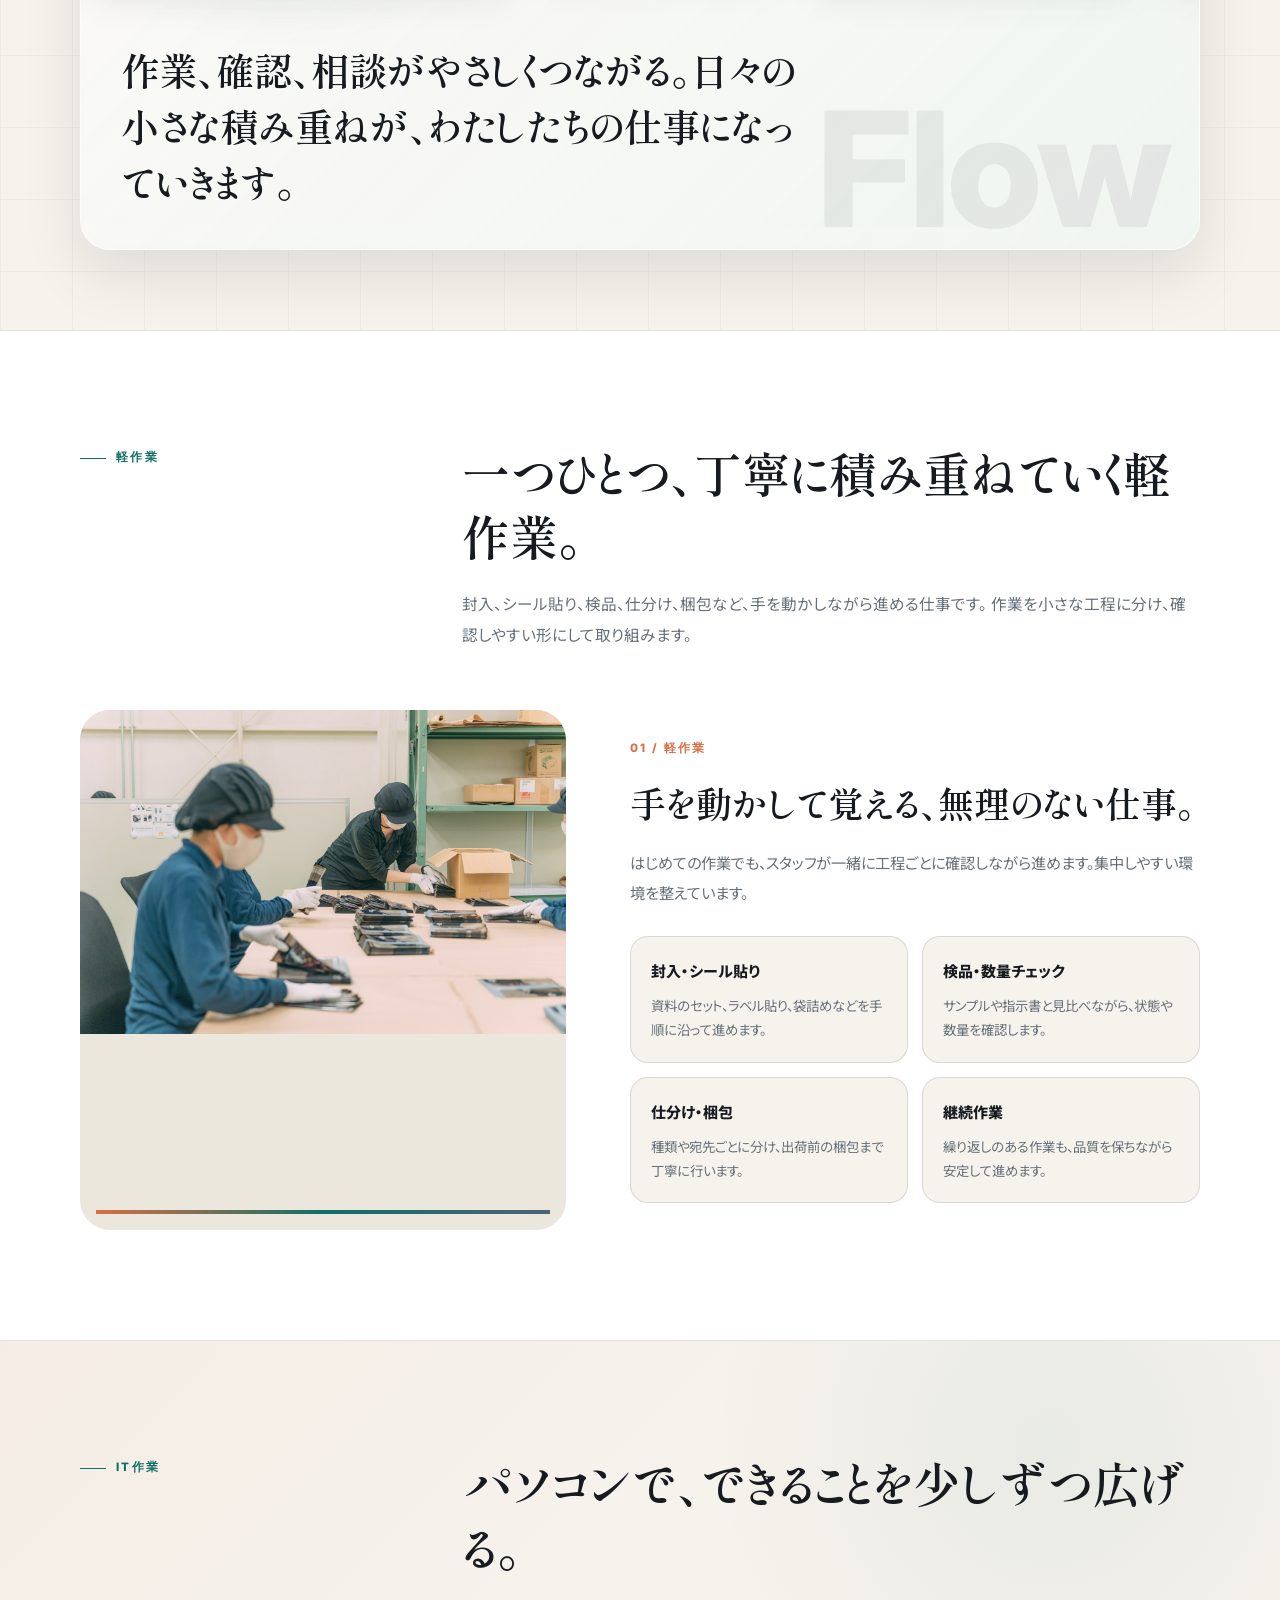
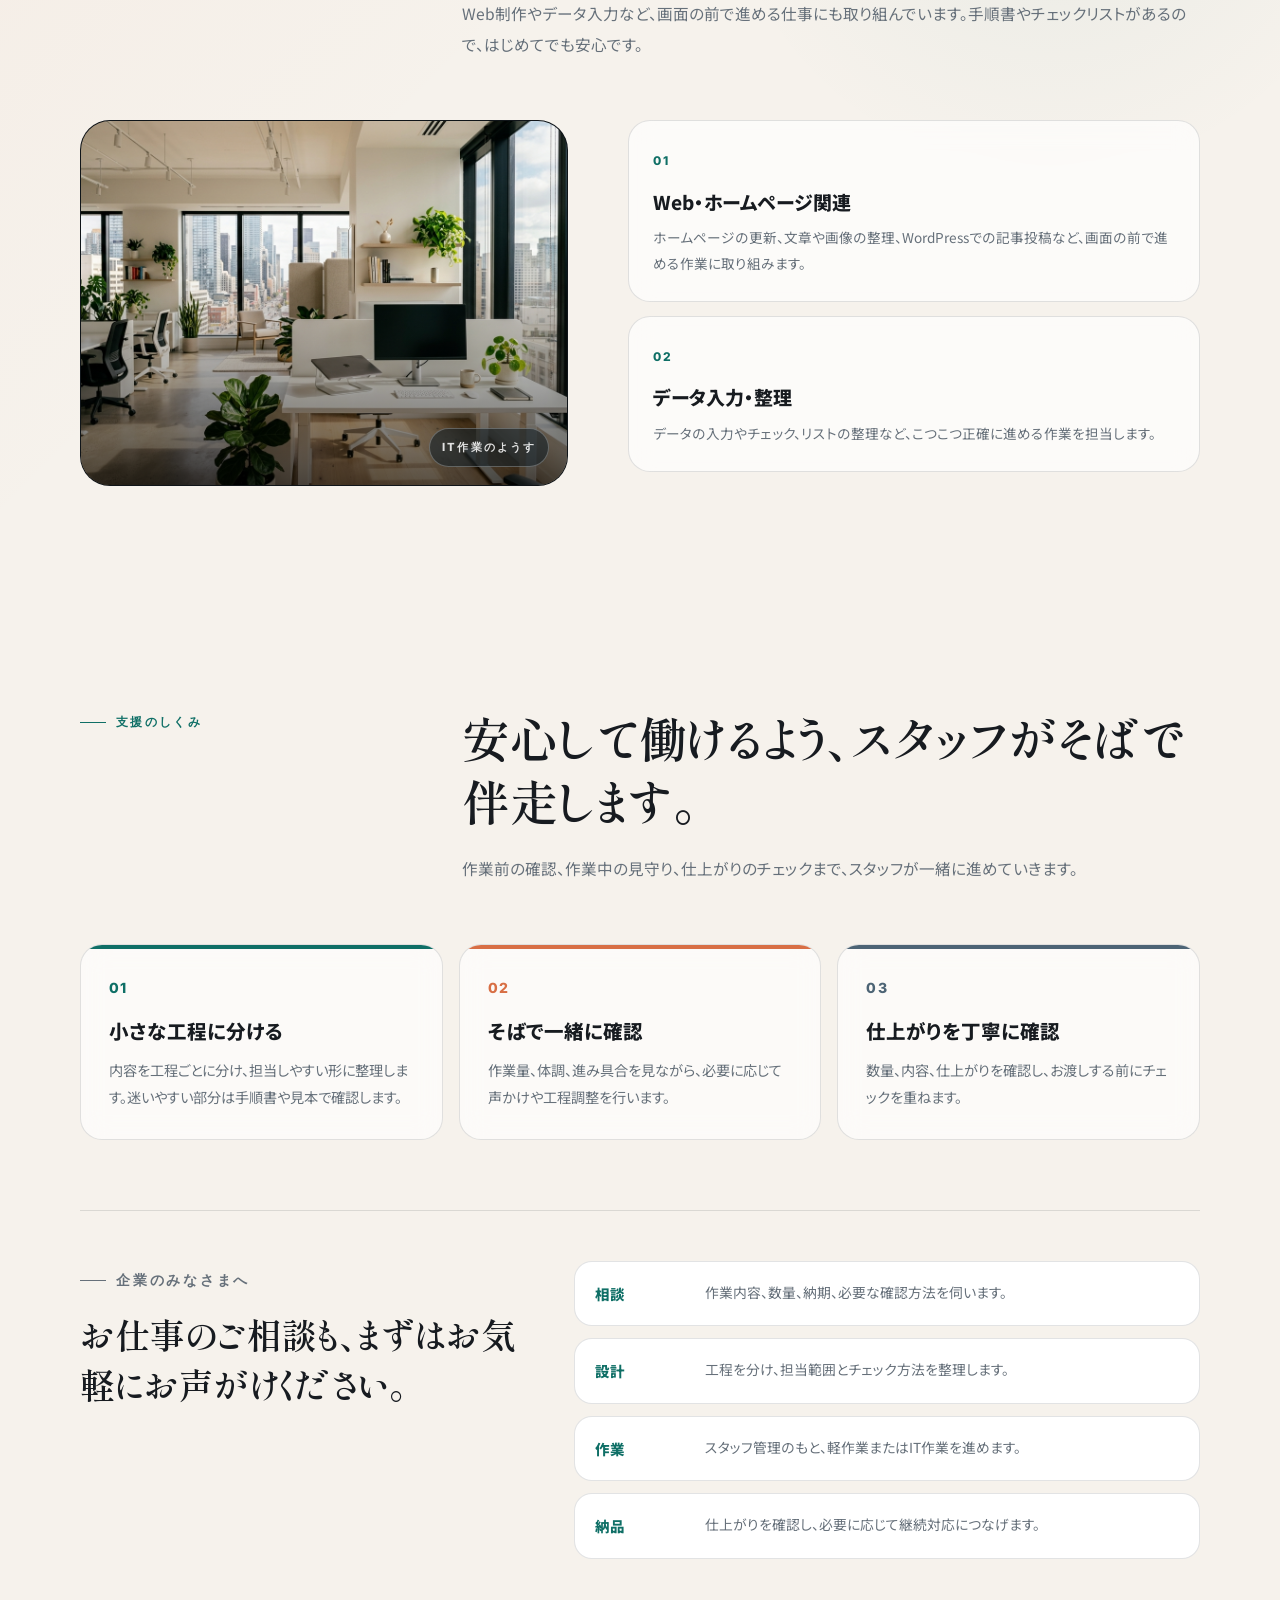
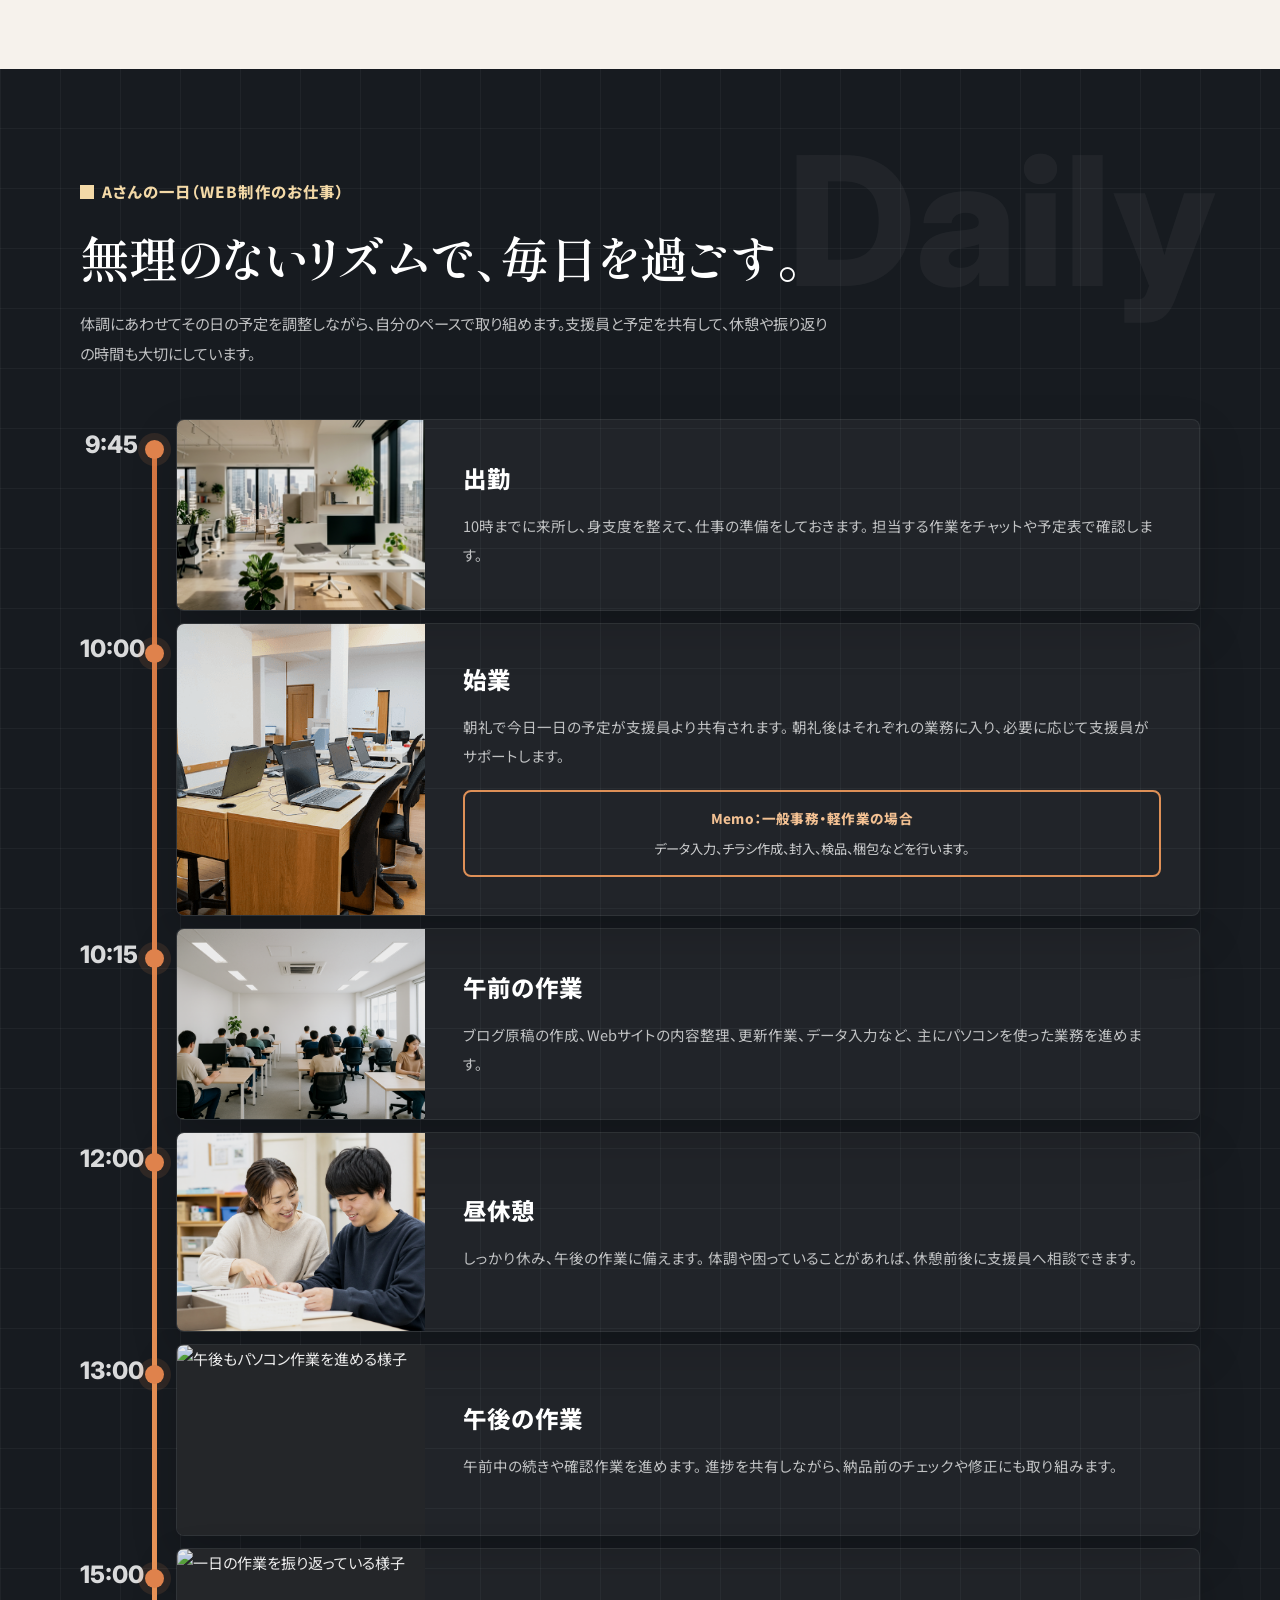
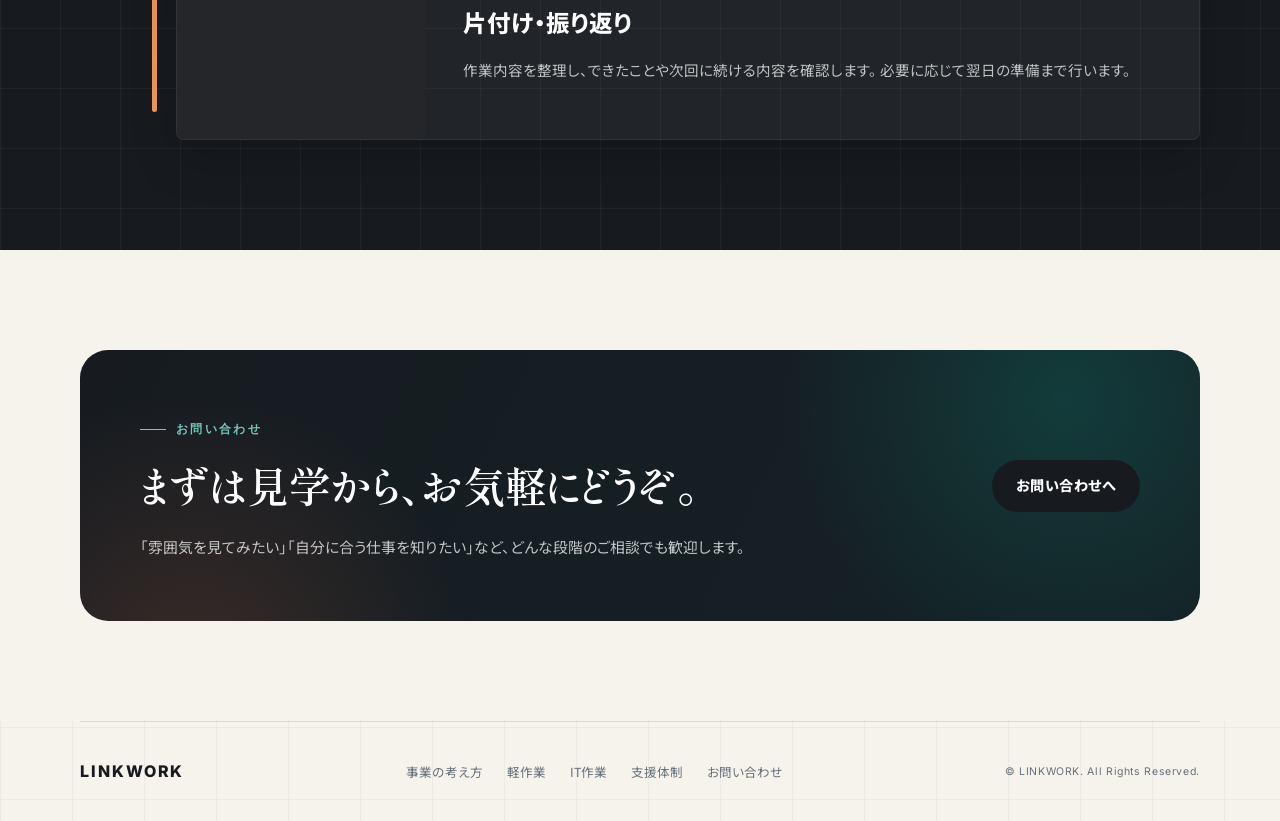
==== commit 469f527f: "update" ====
--- a/business.html
+++ b/business.html
@@ -9,63 +9,7 @@
     <link rel="preconnect" href="https://fonts.gstatic.com" crossorigin />
     <link href="https://fonts.googleapis.com/css2?family=Inter:wght@500;600;700;800&family=Noto+Sans+JP:wght@400;500;700;800&family=Shippori+Mincho:wght@500;600;700&display=swap" rel="stylesheet" />
     <link rel="stylesheet" href="css/reset.css" />
-    <link rel="stylesheet" href="css/business.css?v=hero-sweep-3" />
-    <style>
-      .business-hero__title-line {
-        position: relative;
-        display: inline-block;
-      }
-
-      .business-hero__title-line::after {
-        content: attr(data-text);
-        position: absolute;
-        inset: 0;
-        overflow: hidden;
-        color: transparent;
-        background: linear-gradient(90deg, #0a8fe8 0%, #1473ea 46%, #0a8fe8 100%);
-        background-size: 180% 100%;
-        background-clip: text;
-        -webkit-background-clip: text;
-        -webkit-text-fill-color: transparent;
-        font-weight: 700;
-        clip-path: inset(0 100% 0 0);
-        animation: hero-title-direct-sweep 1.8s var(--line-delay, 0.8s) cubic-bezier(0.22, 1, 0.36, 1) forwards;
-        pointer-events: none;
-      }
-
-      @keyframes hero-title-direct-sweep {
-        0% {
-          clip-path: inset(0 100% 0 0);
-          background-position: 0% 50%;
-          opacity: 0;
-        }
-        12% {
-          opacity: 1;
-        }
-        52% {
-          clip-path: inset(0 0 0 0);
-          background-position: 100% 50%;
-          opacity: 1;
-        }
-        78% {
-          clip-path: inset(0 0 0 0);
-          opacity: 1;
-        }
-        100% {
-          clip-path: inset(0 0 0 0);
-          background-position: 100% 50%;
-          opacity: 1;
-        }
-      }
-
-      @media (prefers-reduced-motion: reduce) {
-        .business-hero__title-line::after {
-          display: block !important;
-          animation: hero-title-direct-sweep 1.8s var(--line-delay, 0.8s) cubic-bezier(0.22, 1, 0.36, 1) forwards !important;
-        }
-      }
-
-    </style>
+    <link rel="stylesheet" href="css/business.css" />
   </head>
   <body>
     <header class="site-header" data-header>
@@ -74,6 +18,7 @@
         <small>就労継続支援A型</small>
       </a>
       <nav class="site-nav" aria-label="事業内容ナビゲーション">
+        <a href="index.html">ホーム</a>
         <a href="#overview">事業の考え方</a>
         <a href="#light-work">軽作業</a>
         <a href="#digital-work">IT作業</a>
@@ -91,13 +36,12 @@
           <img src="img/女性の就労支援員と就労者が相談している(チャットGPT・横並び).png" alt="" />
         </div>
         <div class="business-hero__inner">
-          <p class="section-label section-label--light">Type A Employment Support</p>
-          <h1 class="business-hero__title" aria-label="働く経験を、社会につながる仕事へ。">
-            <span class="business-hero__title-line" aria-hidden="true" data-text="働く経験を、" style="--line-delay: 0.9s"> <span class="business-hero__title-char" style="--i: 0">働</span><span class="business-hero__title-char" style="--i: 1">く</span><span class="business-hero__title-char" style="--i: 2">経</span><span class="business-hero__title-char" style="--i: 3">験</span><span class="business-hero__title-char" style="--i: 4">を</span><span class="business-hero__title-char" style="--i: 5">、</span> </span>
-            <br aria-hidden="true" />
-            <span class="business-hero__title-line" aria-hidden="true" data-text="社会につながる仕事へ。" style="--line-delay: 1.18s"> <span class="business-hero__title-char" style="--i: 6">社</span><span class="business-hero__title-char" style="--i: 7">会</span><span class="business-hero__title-char" style="--i: 8">に</span><span class="business-hero__title-char" style="--i: 9">つ</span><span class="business-hero__title-char" style="--i: 10">な</span><span class="business-hero__title-char" style="--i: 11">が</span><span class="business-hero__title-char" style="--i: 12">る</span><span class="business-hero__title-char" style="--i: 13">仕</span><span class="business-hero__title-char" style="--i: 14">事</span><span class="business-hero__title-char" style="--i: 15">へ</span><span class="business-hero__title-char" style="--i: 16">。</span> </span>
+          <p class="section-label section-label--light">就労継続支援A型</p>
+          <h1 class="business-hero__title">
+            働く経験を、<br />
+            社会につながる<em class="business-marker">仕事</em>へ。
           </h1>
-          <p class="business-hero__lead"> 株式会社リンクワークは、就労継続支援A型事業所として、雇用契約のもとで働く機会を提供しています。 軽作業とIT作業を通じて、一人ひとりの得意やペースを確かめながら、実務に向き合う力を育てます。 </p>
+          <p class="business-hero__lead"> 株式会社リンクワークは、就労継続支援A型事業所です。雇用契約を結んで、自分のペースで働く経験を重ねていく場所です。軽作業とIT作業を通じて、得意なことや関心のあることを少しずつ広げていけます。 </p>
           <div class="business-hero__actions">
             <a href="#light-work" class="button button--primary">軽作業を見る</a>
             <a href="#digital-work" class="button button--outline">IT作業を見る</a>
@@ -125,14 +69,14 @@
       <section class="overview-section" id="overview" data-animate>
         <div class="overview-grid">
           <article>
-            <span>Support</span>
-            <h2>支援と仕事を切り離さない</h2>
-            <p> 体調、得意な作業、不安な工程を確認しながら、実際の仕事に取り組みます。 福祉としての安心感と、仕事としての責任感を両立させることを大切にしています。 </p>
-          </article>
-          <article>
-            <span>Quality</span>
-            <h2>納品まで見据えて進める</h2>
-            <p> 企業からお預かりする業務は、手順化、担当分け、確認、納品までをスタッフが管理します。 はじめてのご依頼でも相談しやすい進行体制を整えています。 </p>
+            <span>わたしたちの考え</span>
+            <h2>あなたのペースを大切に</h2>
+            <p> 体調や得意なこと、不安なことを一緒に確認しながら、無理なく仕事に取り組めるようにしています。安心して働ける場であることを大切にしています。 </p>
+          </article>
+          <article>
+            <span>しごとへの姿勢</span>
+            <h2>できあがるまで、一緒に</h2>
+            <p> 仕事は工程を分けて、スタッフが一緒に確認しながら進めます。はじめてのことでも安心して取り組めるよう、丁寧にサポートします。 </p>
           </article>
         </div>
 
@@ -183,14 +127,14 @@
               </figure>
             </div>
           </div>
-          <p class="overview-flow__message"> 作業、確認、相談がゆるやかにつながる。リンクワークの仕事は、日々の小さな積み重ねから生まれます。 </p>
+          <p class="overview-flow__message"> 作業、確認、相談がやさしくつながる。日々の小さな積み重ねが、わたしたちの仕事になっていきます。 </p>
         </div>
       </section>
 
       <section class="section service-section service-section--light" id="light-work" data-animate>
         <div class="section-head">
-          <p class="section-label">Light Work</p>
-          <h2>手順を確かめながら、丁寧に積み重ねる軽作業。</h2>
+          <p class="section-label">軽作業</p>
+          <h2>一つひとつ、丁寧に積み重ねていく軽作業。</h2>
           <p> 封入、シール貼り、検品、仕分け、梱包など、手を動かしながら進める仕事です。 作業を小さな工程に分け、確認しやすい形にして取り組みます。 </p>
         </div>
 
@@ -199,9 +143,9 @@
             <img src="img/軽作業風景_2.jpg" alt="軽作業に取り組む様子" />
           </figure>
           <div class="service-content">
-            <p class="service-number">01 / Light Work</p>
-            <h3>手で覚える仕事を、無理のない工程に。</h3>
-            <p> 決まった手順に沿って進める作業を中心に、集中しやすい環境と確認しやすい流れを整えています。 はじめての作業でも、スタッフが工程ごとに確認しながら進めます。 </p>
+            <p class="service-number">01 / 軽作業</p>
+            <h3>手を動かして覚える、無理のない仕事。</h3>
+            <p> はじめての作業でも、スタッフが一緒に工程ごとに確認しながら進めます。集中しやすい環境を整えています。 </p>
             <div class="task-grid">
               <article>
                 <span>封入・シール貼り</span>
@@ -225,10 +169,10 @@
       </section>
 
       <section class="section service-section service-section--digital" id="digital-work" data-animate>
-        <div class="section-head section-head--dark">
-          <p class="section-label section-label--light">Digital Work</p>
-          <h2>PCを使って、企業の運用を支えるIT作業。</h2>
-          <p> Web制作、ホームページ更新、WordPress運用、データ入力、画像整理など、画面上で進める仕事にも取り組んでいます。 手順書やチェックリストをもとに、担当できる工程を少しずつ広げます。 </p>
+        <div class="section-head">
+          <p class="section-label">IT作業</p>
+          <h2>パソコンで、できることを少しずつ広げる。</h2>
+          <p> Web制作やデータ入力など、画面の前で進める仕事にも取り組んでいます。手順書やチェックリストがあるので、はじめてでも安心です。 </p>
         </div>
 
         <div class="digital-layout">
@@ -236,29 +180,19 @@
             <video autoplay muted loop playsinline poster="img/トップ画面（ITより）.png">
               <source src="img/オフィスで話あっている動画.mp4" type="video/mp4" />
             </video>
-            <figcaption>Web / Update / Data</figcaption>
+            <figcaption>IT作業のようす</figcaption>
           </figure>
 
           <div class="digital-services">
             <article>
               <span>01</span>
-              <h3>Webサイト制作</h3>
-              <p>HTML/CSSのコーディング、画像差し替え、下層ページ制作などを行います。</p>
+              <h3>Web・ホームページ関連</h3>
+              <p>ホームページの更新、文章や画像の整理、WordPressでの記事投稿など、画面の前で進める作業に取り組みます。</p>
             </article>
             <article>
               <span>02</span>
-              <h3>ホームページ更新</h3>
-              <p>お知らせ更新、文章修正、画像整理など、日々の運用業務を支援します。</p>
-            </article>
-            <article>
-              <span>03</span>
-              <h3>WordPress運用</h3>
-              <p>記事投稿、カテゴリ整理、管理画面での編集作業などに対応します。</p>
-            </article>
-            <article>
-              <span>04</span>
               <h3>データ入力・整理</h3>
-              <p>入力、チェック、リスト整理など、正確さが求められる作業を進めます。</p>
+              <p>データの入力やチェック、リストの整理など、こつこつ正確に進める作業を担当します。</p>
             </article>
           </div>
         </div>
@@ -266,33 +200,33 @@
 
       <section class="section support-section" id="support" data-animate>
         <div class="section-head">
-          <p class="section-label">Support System</p>
-          <h2>利用者の安心と、企業の依頼しやすさを同じ仕組みで支えます。</h2>
-          <p> A型事業所としての支援と、業務を受ける事業者としての品質管理を分けずに考えます。 作業前の確認、作業中の見守り、納品前のチェックまで、スタッフが一緒に伴走します。 </p>
+          <p class="section-label">支援のしくみ</p>
+          <h2>安心して働けるよう、スタッフがそばで伴走します。</h2>
+          <p> 作業前の確認、作業中の見守り、仕上がりのチェックまで、スタッフが一緒に進めていきます。 </p>
         </div>
 
         <div class="support-grid">
           <article>
             <span>01</span>
-            <h3>作業を小さく分ける</h3>
+            <h3>小さな工程に分ける</h3>
             <p>内容を工程ごとに分け、担当しやすい形に整理します。迷いやすい部分は手順書や見本で確認します。</p>
           </article>
           <article>
             <span>02</span>
-            <h3>スタッフが進行を確認</h3>
+            <h3>そばで一緒に確認</h3>
             <p>作業量、体調、進み具合を見ながら、必要に応じて声かけや工程調整を行います。</p>
           </article>
           <article>
             <span>03</span>
-            <h3>納品前に品質を確認</h3>
-            <p>数量、内容、仕上がりを確認し、企業へお渡しする前にチェックを重ねます。</p>
+            <h3>仕上がりを丁寧に確認</h3>
+            <p>数量、内容、仕上がりを確認し、お渡しする前にチェックを重ねます。</p>
           </article>
         </div>
 
         <div class="partner-process" id="partner">
           <div>
-            <p class="section-label">For Partners</p>
-            <h3>企業からのご依頼も、内容整理からご相談いただけます。</h3>
+            <p class="section-label">企業のみなさまへ</p>
+            <h3>お仕事のご相談も、まずはお気軽にお声がけください。</h3>
           </div>
           <ol>
             <li>
@@ -318,9 +252,9 @@
       <section class="daily-section" id="daily" data-animate>
         <div class="daily-inner">
           <div class="daily-head">
-            <p class="daily-head__case">Aさんの一日の過ごし方（WEB制作業務の場合）</p>
-            <h2>1日の流れを整え、働くリズムをつくる。</h2>
-            <p> 体調確認から作業、休憩、振り返りまで、無理なく続けられる時間設計を大切にしています。 支援員と予定を共有しながら、作業内容やペースをその日の状態に合わせて整えます。 </p>
+            <p class="daily-head__case">Aさんの一日（WEB制作のお仕事）</p>
+            <h2>無理のないリズムで、毎日を過ごす。</h2>
+            <p> 体調にあわせてその日の予定を調整しながら、自分のペースで取り組めます。支援員と予定を共有して、休憩や振り返りの時間も大切にしています。 </p>
           </div>
 
           <ol class="daily-timeline" aria-label="WEB制作業務の一日の流れ">
@@ -407,9 +341,9 @@
       <section class="cta-section" data-animate>
         <div class="cta-inner">
           <div>
-            <p class="section-label section-label--light">Contact</p>
-            <h2>見学、利用相談、仕事の依頼までお気軽にご相談ください。</h2>
-            <p> 「まず雰囲気を見たい」「どんな仕事が合うか知りたい」「作業を依頼できるか確認したい」など、 内容が固まっていない段階でもご相談いただけます。 </p>
+            <p class="section-label section-label--light">お問い合わせ</p>
+            <h2>まずは見学から、お気軽にどうぞ。</h2>
+            <p> 「雰囲気を見てみたい」「自分に合う仕事を知りたい」など、どんな段階のご相談でも歓迎します。 </p>
           </div>
           <a class="button button--primary" href="index.html#contact">お問い合わせへ</a>
         </div>
--- a/css/business.css
+++ b/css/business.css
@@ -251,8 +251,8 @@
   box-shadow: 0 3rem 7rem rgba(23, 27, 32, 0.16);
   --hero-media-opacity: 1;
   opacity: 0;
-  transform: translate3d(2.6rem, 1.8rem, 0) scale(0.97);
-  animation: hero-media-in 1.1s 0.18s var(--ease) forwards;
+  filter: blur(14px);
+  animation: hero-media-in 3s 0.2s var(--ease) forwards;
 }
 
 .business-hero__media img {
@@ -308,38 +308,20 @@
   line-height: 1.06;
 }
 
-.business-hero__title-line {
-  position: relative;
-  display: inline-block;
-  white-space: nowrap;
-}
-
-.business-hero__title-line::after {
-  content: attr(data-text);
-  position: absolute;
-  inset: 0;
-  width: 100%;
-  overflow: hidden;
-  color: transparent;
-  background: linear-gradient(90deg, #0a8fe8 0%, #1473ea 46%, #0a8fe8 100%);
-  background-size: 180% 100%;
-  -webkit-background-clip: text;
-  background-clip: text;
-  -webkit-text-fill-color: transparent;
-  font-weight: 700;
-  clip-path: inset(0 100% 0 0);
-  animation: hero-title-line-fill 1.8s var(--line-delay) var(--ease) forwards;
-  pointer-events: none;
-}
-
-.business-hero__title-char {
-  display: inline-block;
-  color: var(--ink);
-  transform: translate3d(-0.16em, 0, 0);
-  animation:
-    hero-title-char-in 0.9s calc(0.56s + var(--i) * 0.045s) var(--ease) both,
-    hero-title-char-sweep 2.45s calc(1.25s + var(--i) * 0.075s) ease-in-out infinite;
-  will-change: color, transform, text-shadow;
+.business-marker {
+  display: inline;
+  font-style: normal;
+  background-image: linear-gradient(to right, rgba(216, 111, 69, 0.5), rgba(216, 111, 69, 0.5));
+  background-repeat: no-repeat;
+  background-size: 0% 0.28em;
+  background-position: left 84%;
+  animation: business-marker-draw 0.9s 1.1s var(--ease) forwards;
+}
+
+@keyframes business-marker-draw {
+  to {
+    background-size: 100% 0.28em;
+  }
 }
 
 .business-hero__lead {
@@ -504,81 +486,10 @@
   }
 }
 
-@keyframes hero-title-char-in {
-  0% {
-    color: rgba(23, 27, 32, 0.28);
-    transform: translate3d(-0.16em, 0, 0);
-    text-shadow: none;
-  }
-  34% {
-    color: var(--green);
-    text-shadow: 0 0.08em 0.34em rgba(15, 111, 102, 0.2);
-  }
-  62% {
-    color: var(--copper);
-    text-shadow: 0 0.08em 0.34em rgba(216, 111, 69, 0.18);
-  }
-  100% {
-    color: var(--ink);
-    transform: translate3d(0, 0, 0);
-    text-shadow: none;
-  }
-}
-
-@keyframes hero-title-char-sweep {
-  0%,
-  100% {
-    color: var(--ink);
-    text-shadow: none;
-  }
-  16% {
-    color: #0a8fe8;
-    text-shadow: 0 0.08em 0.36em rgba(10, 143, 232, 0.22);
-  }
-  34% {
-    color: #1473ea;
-    text-shadow: 0 0.08em 0.34em rgba(20, 115, 234, 0.22);
-  }
-  54% {
-    color: #0a8fe8;
-    text-shadow: 0 0.08em 0.3em rgba(10, 143, 232, 0.18);
-  }
-  72% {
-    color: var(--ink);
-    text-shadow: none;
-  }
-}
-
-@keyframes hero-title-line-fill {
-  0% {
-    clip-path: inset(0 100% 0 0);
-    background-position: 0% 50%;
-    opacity: 0;
-  }
-  10% {
-    opacity: 1;
-  }
-  46% {
-    clip-path: inset(0 0 0 0);
-    background-position: 100% 50%;
-    opacity: 1;
-  }
-  70% {
-    clip-path: inset(0 0 0 0);
-    background-position: 100% 50%;
-    opacity: 1;
-  }
-  100% {
-    clip-path: inset(0 0 0 0);
-    background-position: 100% 50%;
-    opacity: 1;
-  }
-}
-
 @keyframes hero-media-in {
   to {
     opacity: var(--hero-media-opacity);
-    transform: translate3d(0, 0, 0) scale(1);
+    filter: blur(0);
   }
 }
 
@@ -950,24 +861,24 @@
 
 .service-section--digital {
   background:
-    radial-gradient(circle at 82% 12%, rgba(15, 111, 102, 0.28), transparent 34rem),
-    linear-gradient(135deg, rgba(216, 111, 69, 0.13) 0%, transparent 38%),
-    var(--dark);
-  color: #fff;
+    radial-gradient(circle at 82% 12%, rgba(15, 111, 102, 0.06), transparent 34rem),
+    linear-gradient(135deg, rgba(216, 111, 69, 0.04) 0%, transparent 38%),
+    var(--paper);
+  color: var(--ink);
 }
 
 .digital-layout {
   display: grid;
   grid-template-columns: minmax(0, 0.92fr) minmax(0, 1.08fr);
   gap: clamp(3rem, 5vw, 6rem);
-  align-items: stretch;
+  align-items: start;
 }
 
 .digital-video {
   position: relative;
-  min-height: 52rem;
+  aspect-ratio: 4 / 3;
   overflow: hidden;
-  border: 1px solid var(--line-light);
+  border: 1px solid var(--line);
   border-radius: 3rem;
   background: #101418;
 }
@@ -998,15 +909,15 @@
 
 .digital-services {
   display: grid;
-  grid-template-columns: repeat(2, minmax(0, 1fr));
+  grid-template-columns: minmax(0, 1fr);
   gap: 1.4rem;
+  align-content: start;
 }
 
 .digital-services article {
-  min-height: 23.8rem;
-  border: 1px solid rgba(255, 255, 255, 0.14);
+  border: 1px solid var(--line);
   border-radius: 2.2rem;
-  background: rgba(255, 255, 255, 0.06);
+  background: rgba(255, 255, 255, 0.66);
   padding: 2.4rem;
   backdrop-filter: blur(12px);
   transition:
@@ -1016,13 +927,13 @@
 }
 
 .digital-services article:hover {
-  border-color: rgba(255, 255, 255, 0.34);
-  background: rgba(15, 111, 102, 0.12);
+  border-color: rgba(15, 111, 102, 0.32);
+  background: var(--soft-green);
   transform: translateY(-3px);
 }
 
 .digital-services span {
-  color: #73c8bd;
+  color: var(--green);
   font-family: var(--font-en);
   font-size: 1.2rem;
   font-weight: 800;
@@ -1031,7 +942,7 @@
 
 .digital-services h3 {
   margin-top: 1.4rem;
-  color: #fff;
+  color: var(--ink);
   font-size: 1.9rem;
   font-weight: 800;
   line-height: 1.45;
@@ -1039,7 +950,7 @@
 
 .digital-services p {
   margin-top: 1rem;
-  color: rgba(255, 255, 255, 0.72);
+  color: var(--muted);
   font-size: 1.36rem;
   line-height: 1.9;
 }
@@ -1537,15 +1448,9 @@
     animation: none !important;
   }
 
-  .business-hero__title-char {
-    color: var(--ink);
-    transform: none;
-    text-shadow: none;
+  .business-marker {
+    background-size: 100% 0.28em;
     animation: none !important;
-  }
-
-  .business-hero__title-line::after {
-    display: none;
   }
 
   .overview-flow__ribbons {
@@ -1696,10 +1601,6 @@
     font-size: 4rem;
   }
 
-  .business-hero__title-line {
-    white-space: normal;
-  }
-
   .business-hero__lead {
     font-size: 1.52rem;
   }
@@ -1779,8 +1680,7 @@
     margin-bottom: 3.8rem;
   }
 
-  .service-media,
-  .digital-video {
+  .service-media {
     min-height: 32rem;
   }
 
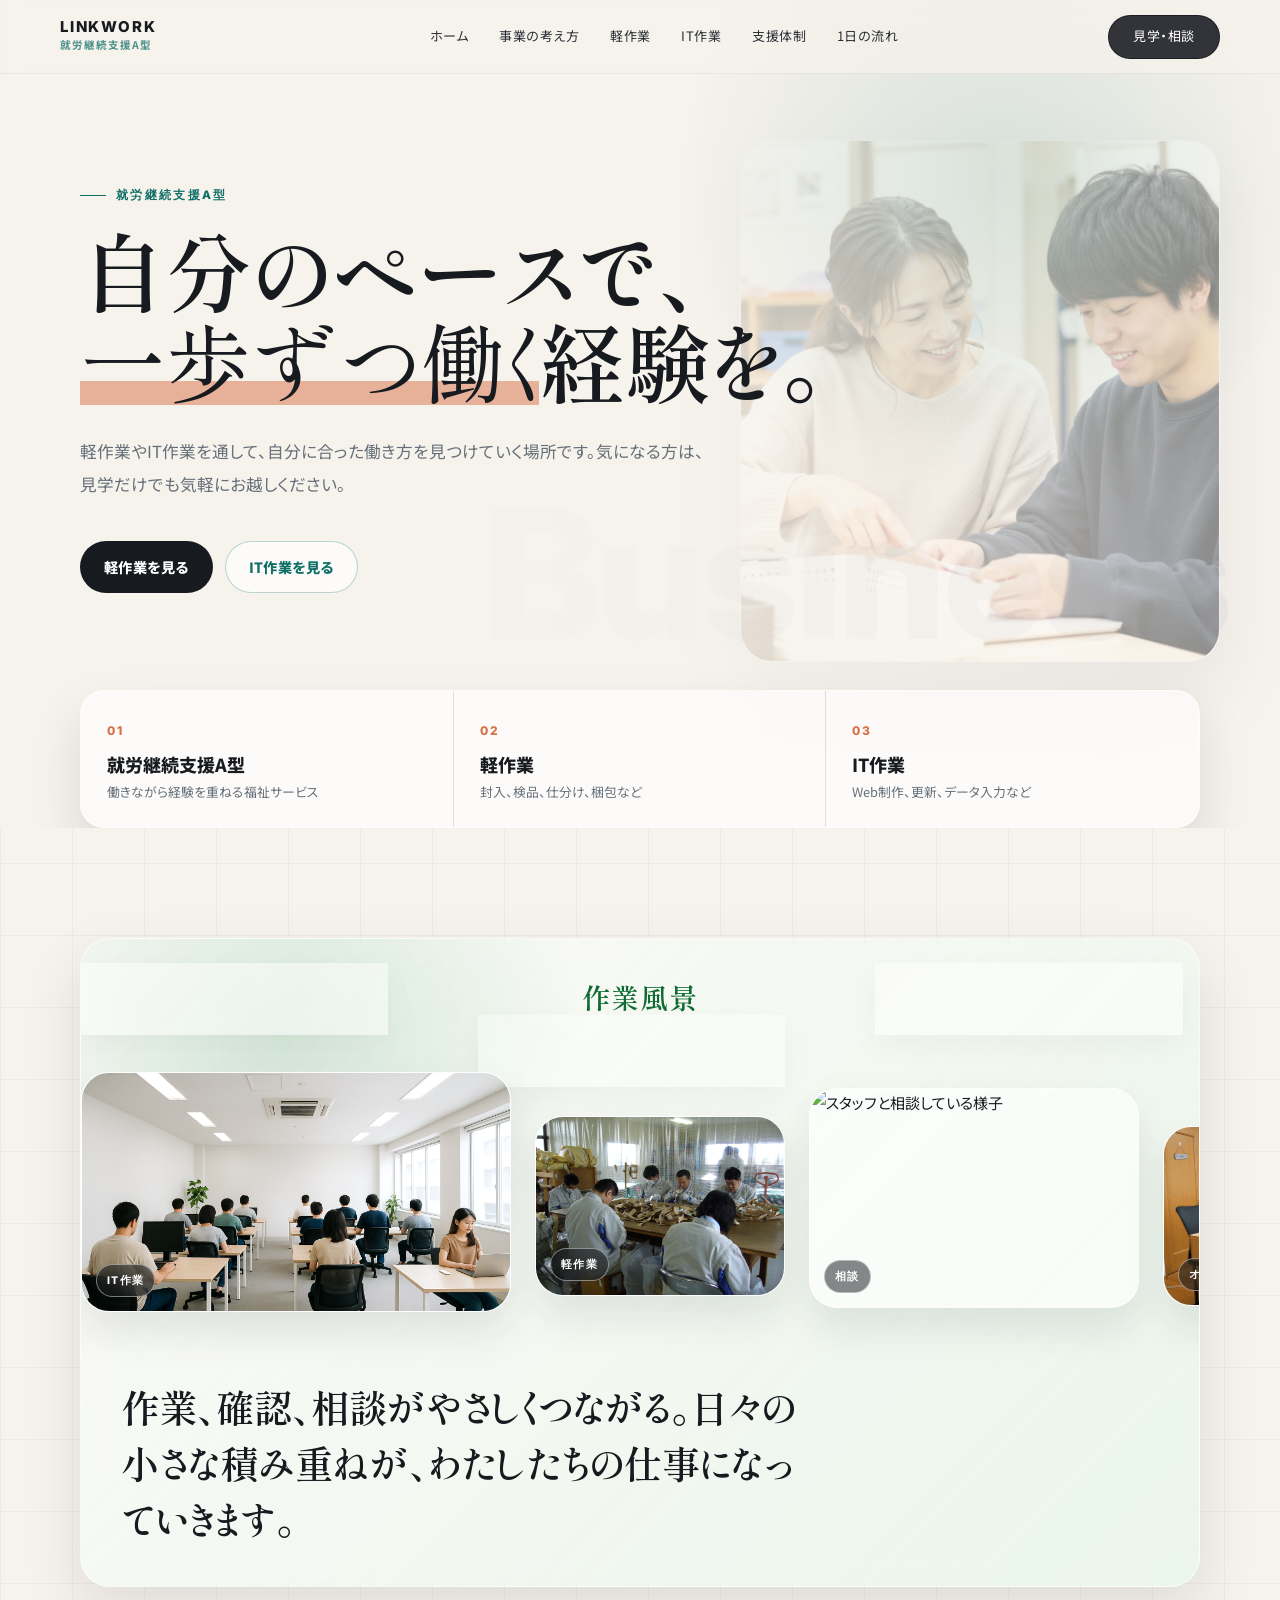
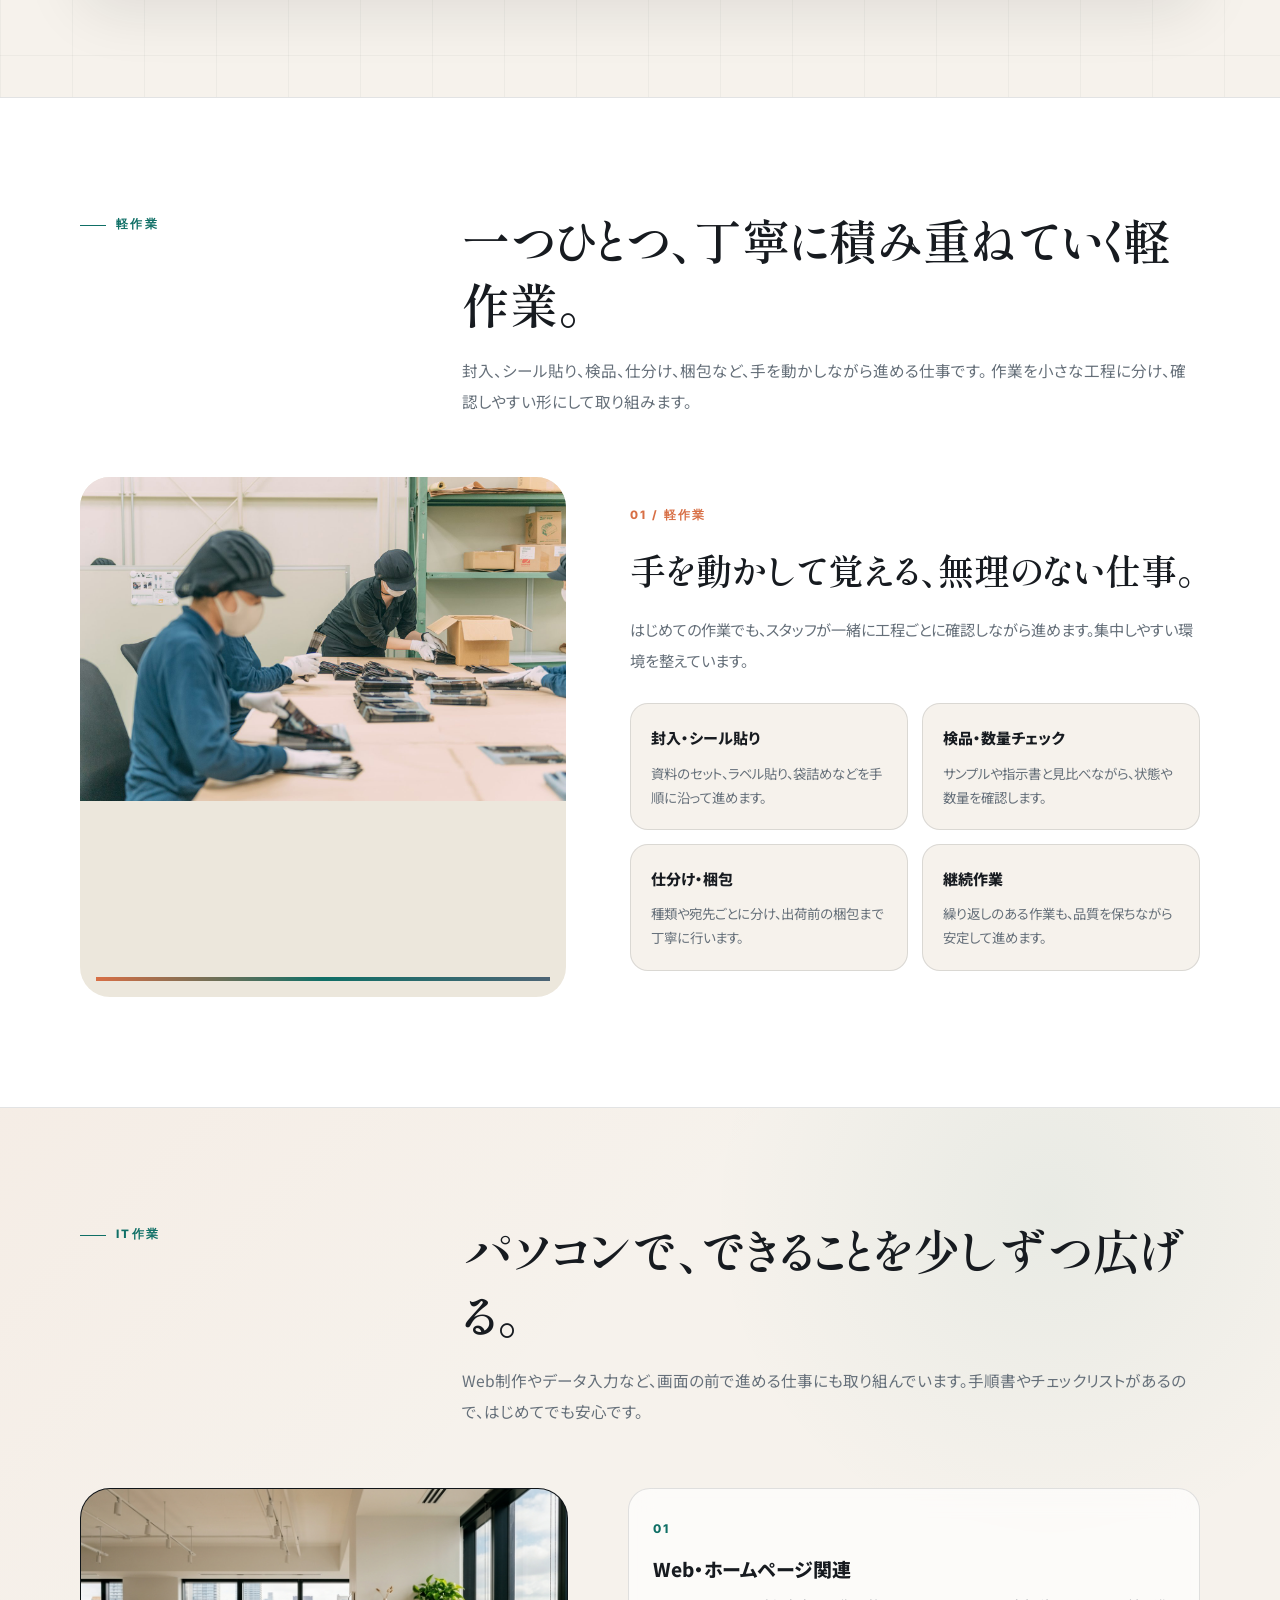
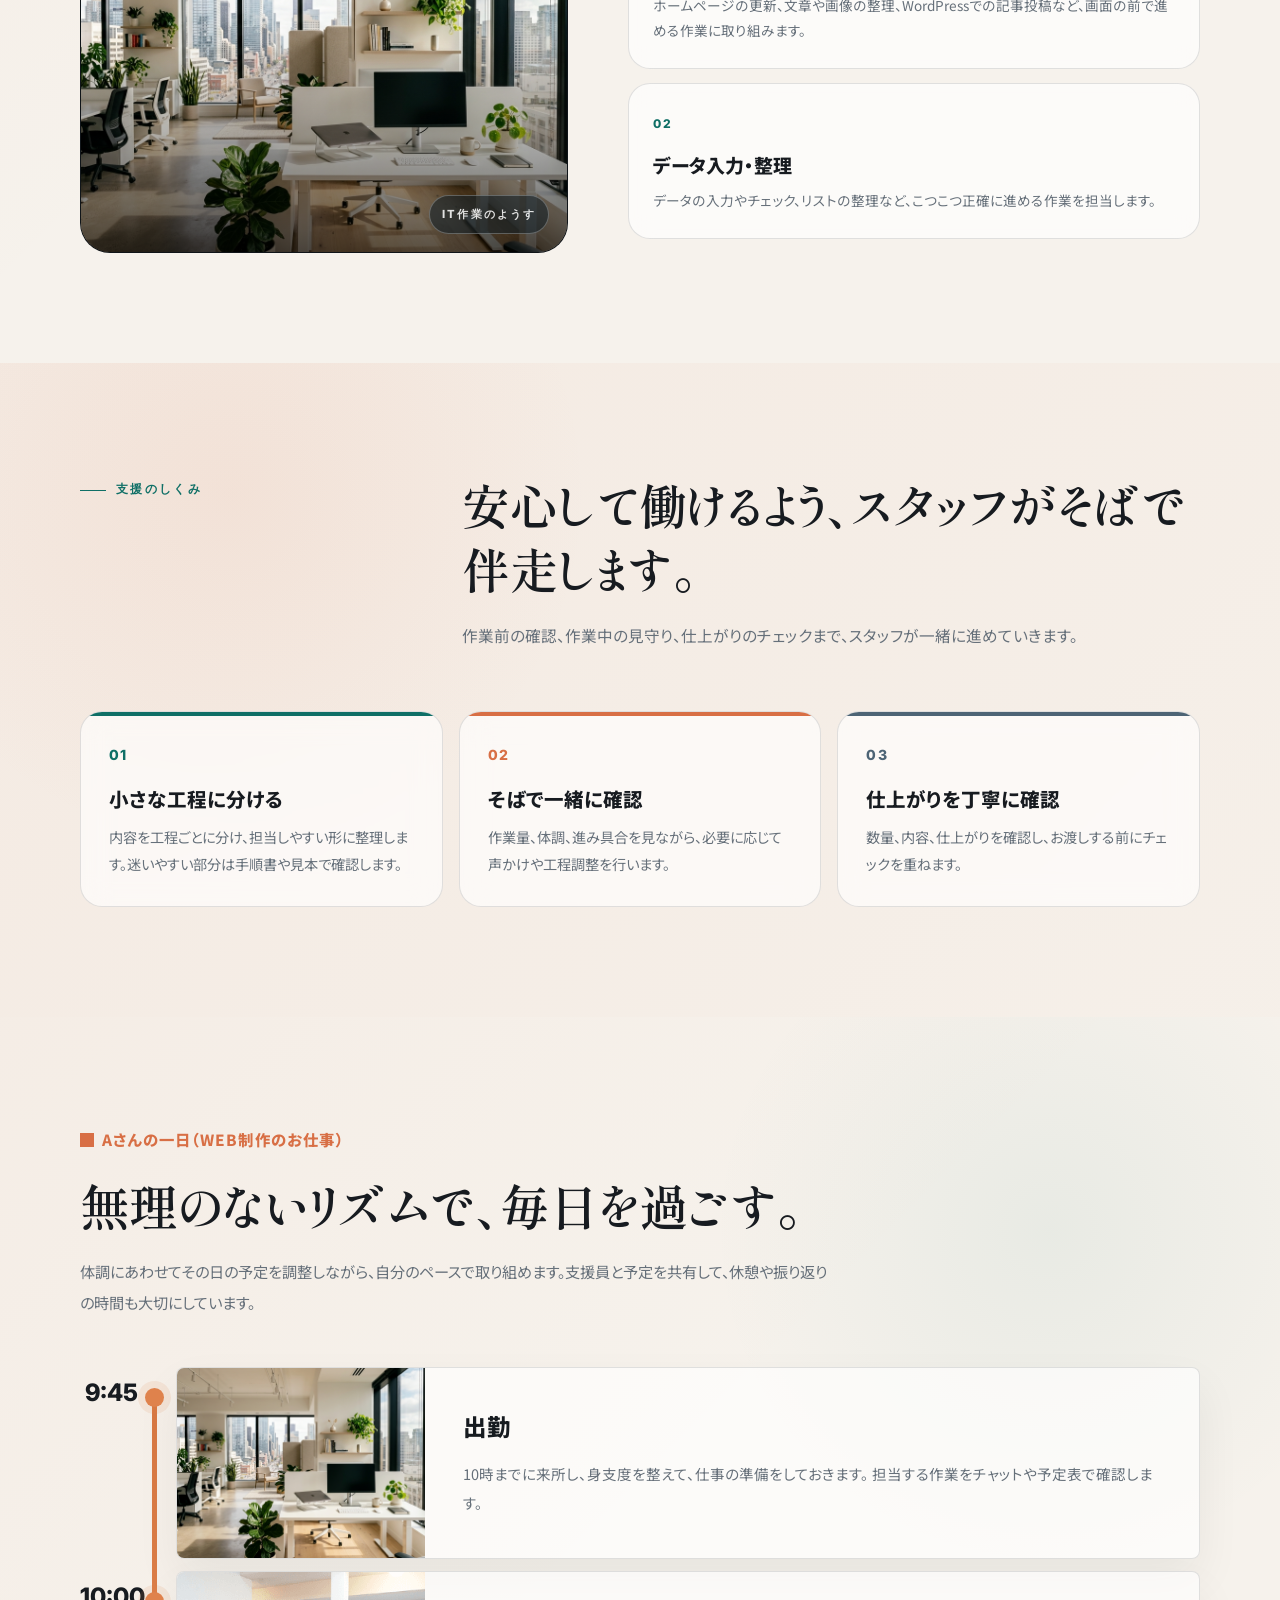
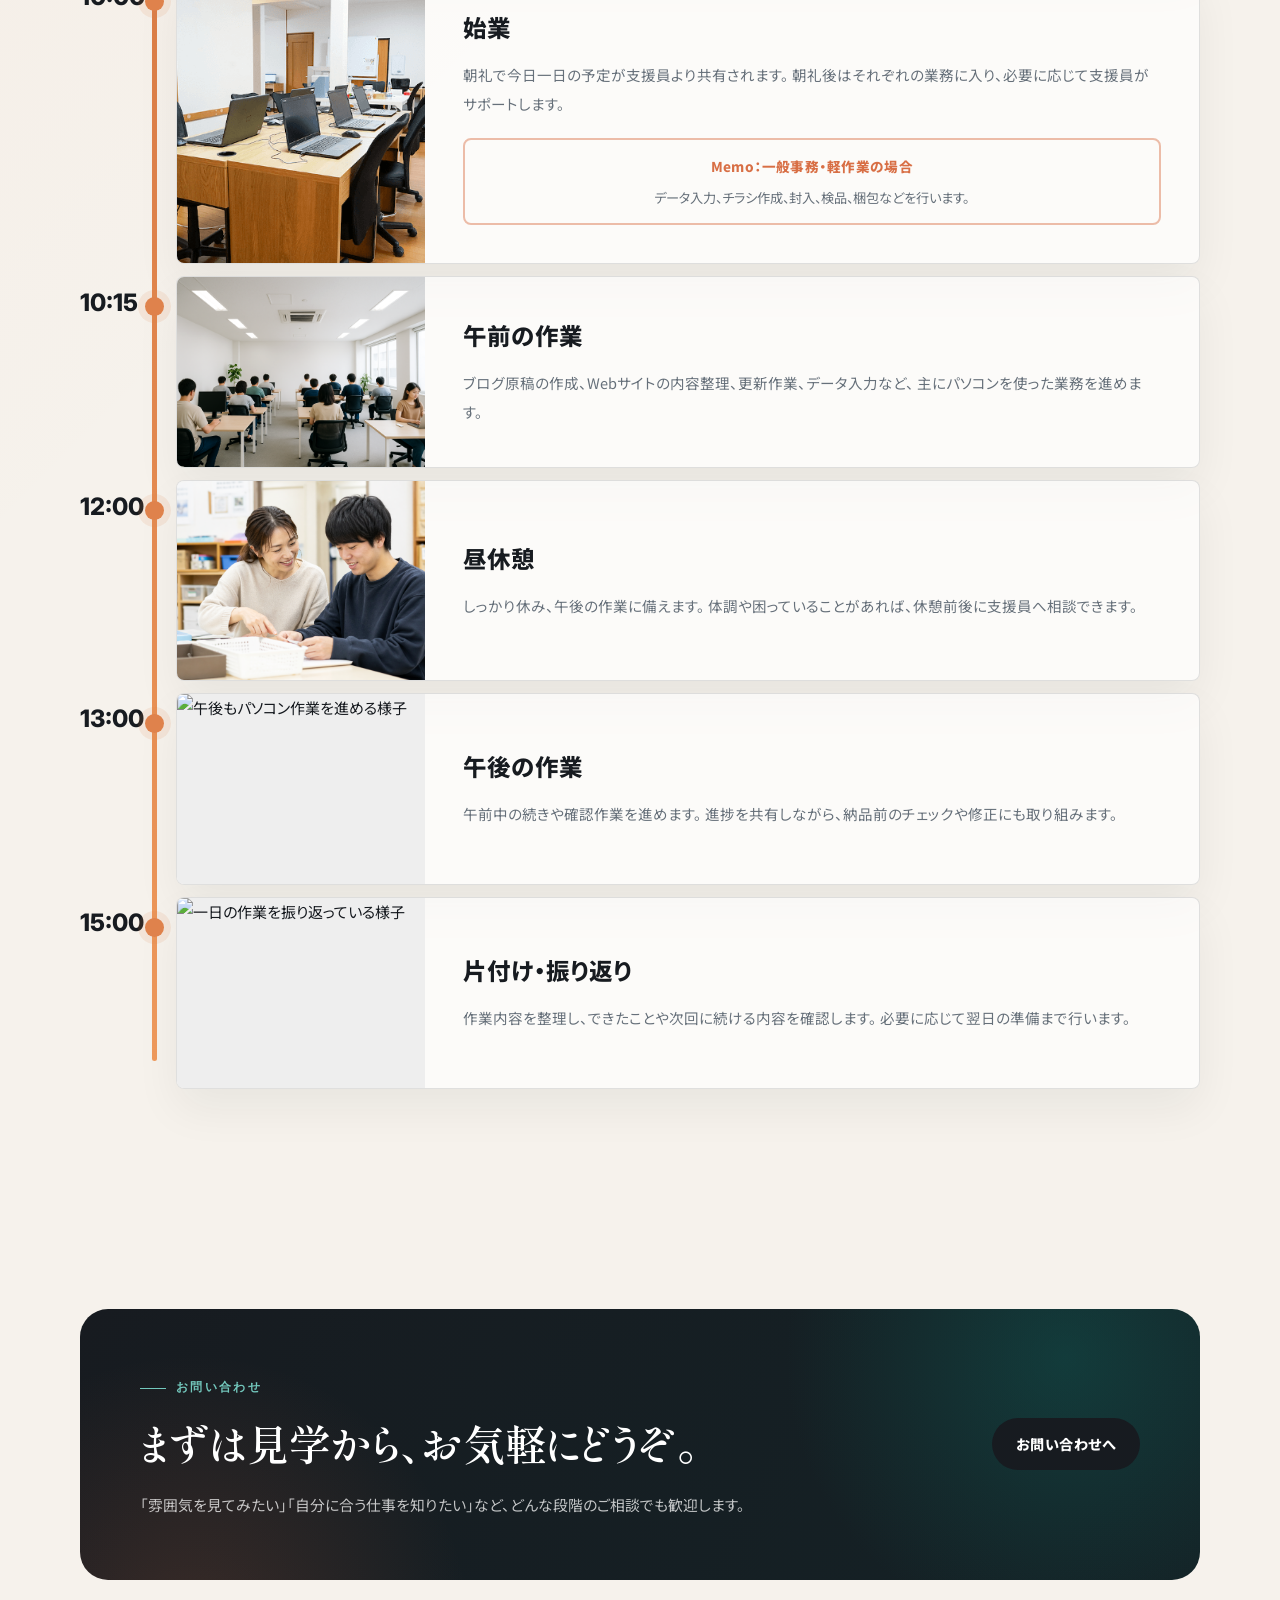
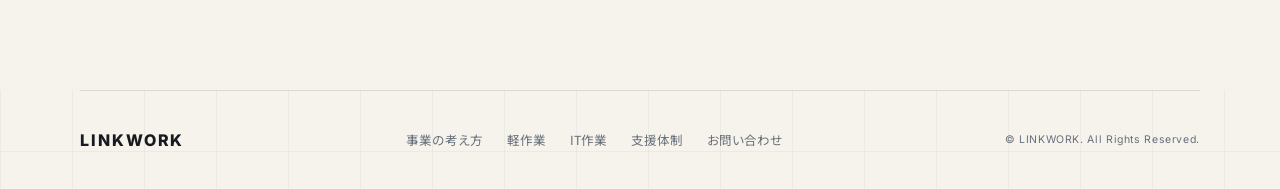
==== commit 81800820: "update" ====
--- a/business.html
+++ b/business.html
@@ -38,10 +38,10 @@
         <div class="business-hero__inner">
           <p class="section-label section-label--light">就労継続支援A型</p>
           <h1 class="business-hero__title">
-            働く経験を、<br />
-            社会につながる<em class="business-marker">仕事</em>へ。
+            自分のペースで、<br />
+            <em class="business-marker">一歩ずつ働く</em>経験を。
           </h1>
-          <p class="business-hero__lead"> 株式会社リンクワークは、就労継続支援A型事業所です。雇用契約を結んで、自分のペースで働く経験を重ねていく場所です。軽作業とIT作業を通じて、得意なことや関心のあることを少しずつ広げていけます。 </p>
+          <p class="business-hero__lead"> 軽作業やIT作業を通して、自分に合った働き方を見つけていく場所です。気になる方は、見学だけでも気軽にお越しください。 </p>
           <div class="business-hero__actions">
             <a href="#light-work" class="button button--primary">軽作業を見る</a>
             <a href="#digital-work" class="button button--outline">IT作業を見る</a>
@@ -67,20 +67,8 @@
       </section>
 
       <section class="overview-section" id="overview" data-animate>
-        <div class="overview-grid">
-          <article>
-            <span>わたしたちの考え</span>
-            <h2>あなたのペースを大切に</h2>
-            <p> 体調や得意なこと、不安なことを一緒に確認しながら、無理なく仕事に取り組めるようにしています。安心して働ける場であることを大切にしています。 </p>
-          </article>
-          <article>
-            <span>しごとへの姿勢</span>
-            <h2>できあがるまで、一緒に</h2>
-            <p> 仕事は工程を分けて、スタッフが一緒に確認しながら進めます。はじめてのことでも安心して取り組めるよう、丁寧にサポートします。 </p>
-          </article>
-        </div>
-
         <div class="overview-flow" aria-label="リンクワークの作業風景">
+          <h3 class="overview-flow__title">作業風景</h3>
           <div class="overview-flow__ribbons" aria-hidden="true">
             <span></span>
             <span></span>
@@ -93,37 +81,37 @@
             <div class="overview-flow__set">
               <figure class="overview-flow__card overview-flow__card--large">
                 <img src="img/同じほうこうをむいているIT.png" alt="IT作業に取り組む様子" />
-                <figcaption>IT Work</figcaption>
+                <figcaption>IT作業</figcaption>
               </figure>
               <figure class="overview-flow__card overview-flow__card--small">
                 <img src="img/軽作業風景_1.jpg" alt="軽作業に取り組む様子" />
-                <figcaption>Light Work</figcaption>
+                <figcaption>軽作業</figcaption>
               </figure>
               <figure class="overview-flow__card overview-flow__card--medium">
                 <img src="img/女性の就労支援員と就労者が相談している.png" alt="スタッフと相談している様子" />
-                <figcaption>Support</figcaption>
+                <figcaption>相談</figcaption>
               </figure>
               <figure class="overview-flow__card overview-flow__card--small">
                 <img src="img/デスク風景.png" alt="デスクで作業している様子" />
-                <figcaption>Office</figcaption>
+                <figcaption>オフィス</figcaption>
               </figure>
             </div>
             <div class="overview-flow__set" aria-hidden="true">
               <figure class="overview-flow__card overview-flow__card--large">
                 <img src="img/同じほうこうをむいているIT.png" alt="" />
-                <figcaption>IT Work</figcaption>
+                <figcaption>IT作業</figcaption>
               </figure>
               <figure class="overview-flow__card overview-flow__card--small">
                 <img src="img/軽作業風景_1.jpg" alt="" />
-                <figcaption>Light Work</figcaption>
+                <figcaption>軽作業</figcaption>
               </figure>
               <figure class="overview-flow__card overview-flow__card--medium">
                 <img src="img/女性の就労支援員と就労者が相談している.png" alt="" />
-                <figcaption>Support</figcaption>
+                <figcaption>相談</figcaption>
               </figure>
               <figure class="overview-flow__card overview-flow__card--small">
                 <img src="img/デスク風景.png" alt="" />
-                <figcaption>Office</figcaption>
+                <figcaption>オフィス</figcaption>
               </figure>
             </div>
           </div>
@@ -223,30 +211,6 @@
           </article>
         </div>
 
-        <div class="partner-process" id="partner">
-          <div>
-            <p class="section-label">企業のみなさまへ</p>
-            <h3>お仕事のご相談も、まずはお気軽にお声がけください。</h3>
-          </div>
-          <ol>
-            <li>
-              <span>相談</span>
-              <p>作業内容、数量、納期、必要な確認方法を伺います。</p>
-            </li>
-            <li>
-              <span>設計</span>
-              <p>工程を分け、担当範囲とチェック方法を整理します。</p>
-            </li>
-            <li>
-              <span>作業</span>
-              <p>スタッフ管理のもと、軽作業またはIT作業を進めます。</p>
-            </li>
-            <li>
-              <span>納品</span>
-              <p>仕上がりを確認し、必要に応じて継続対応につなげます。</p>
-            </li>
-          </ol>
-        </div>
       </section>
 
       <section class="daily-section" id="daily" data-animate>
--- a/css/business.css
+++ b/css/business.css
@@ -10,6 +10,8 @@
   --line-light: rgba(255, 255, 255, 0.18);
   --green: #0f6f66;
   --green-dark: #0b5f58;
+  --flow-green: #168540;
+  --flow-green-dark: #0f6c30;
   --copper: #d86f45;
   --blue: #4d6475;
   --soft-green: #eef7f4;
@@ -519,7 +521,7 @@
 .overview-section {
   width: min(var(--container), calc(100% - var(--gutter) * 2));
   margin: 0 auto;
-  padding: 10rem 0 8rem;
+  padding: 11rem 0;
 }
 
 .overview-grid {
@@ -564,31 +566,30 @@
 
 .overview-flow {
   position: relative;
-  margin-top: 6.4rem;
+  margin-top: 0;
   border: 1px solid rgba(255, 255, 255, 0.58);
   border-radius: 3rem;
   background:
-    radial-gradient(circle at 18% 16%, rgba(15, 111, 102, 0.1), transparent 28rem),
-    linear-gradient(135deg, rgba(255, 255, 255, 0.58), rgba(238, 247, 244, 0.7));
+    radial-gradient(circle at 18% 16%, rgba(22, 133, 64, 0.16), transparent 30rem),
+    linear-gradient(135deg, rgba(255, 255, 255, 0.62), rgba(232, 246, 235, 0.82));
   box-shadow: 0 2.4rem 6rem rgba(23, 27, 32, 0.1);
   overflow: hidden;
   backdrop-filter: blur(14px);
   padding: 3.2rem 0 4rem;
 }
 
-.overview-flow::before {
-  content: "Flow";
-  position: absolute;
-  right: 3rem;
-  bottom: 1.6rem;
-  color: rgba(23, 27, 32, 0.07);
-  font-family: var(--font-en);
-  font-size: clamp(8rem, 14vw, 16rem);
-  font-weight: 800;
-  letter-spacing: -0.02em;
-  line-height: 0.8;
-  pointer-events: none;
-}
+.overview-flow__title {
+  position: relative;
+  z-index: 1;
+  margin: 0 0 2.4rem;
+  text-align: center;
+  font-family: var(--font-title);
+  font-size: clamp(2.2rem, 2.6vw, 2.8rem);
+  font-weight: 600;
+  color: var(--flow-green-dark);
+  letter-spacing: 0.04em;
+}
+
 
 .overview-flow__ribbons {
   position: absolute;
@@ -956,7 +957,10 @@
 }
 
 .support-section {
-  background: var(--paper);
+  background:
+    radial-gradient(circle at 18% 20%, rgba(216, 111, 69, 0.08), transparent 36rem),
+    linear-gradient(135deg, rgba(216, 111, 69, 0.06) 0%, rgba(216, 111, 69, 0.02) 100%),
+    var(--paper);
 }
 
 .support-grid {
@@ -1075,26 +1079,11 @@
 .daily-section {
   position: relative;
   background:
-    linear-gradient(90deg, rgba(255, 255, 255, 0.04) 1px, transparent 1px),
-    linear-gradient(0deg, rgba(255, 255, 255, 0.04) 1px, transparent 1px),
-    var(--dark);
-  background-size: 6rem 6rem;
-  color: #fff;
+    radial-gradient(circle at 82% 12%, rgba(15, 111, 102, 0.06), transparent 34rem),
+    linear-gradient(135deg, rgba(216, 111, 69, 0.04) 0%, transparent 38%),
+    var(--paper);
+  color: var(--ink);
   overflow: hidden;
-}
-
-.daily-section::before {
-  content: "Daily";
-  position: absolute;
-  right: clamp(2rem, 5vw, 7rem);
-  top: 8rem;
-  color: rgba(255, 255, 255, 0.045);
-  font-family: var(--font-en);
-  font-size: clamp(9rem, 15vw, 18rem);
-  font-weight: 800;
-  letter-spacing: 0;
-  line-height: 0.8;
-  pointer-events: none;
 }
 
 .daily-inner {
@@ -1114,7 +1103,7 @@
   display: inline-flex;
   align-items: center;
   gap: 0.8rem;
-  color: #f3d9a7;
+  color: var(--copper);
   font-size: 1.54rem;
   font-weight: 800;
   letter-spacing: 0.08em;
@@ -1130,7 +1119,7 @@
 
 .daily-head h2 {
   margin-top: 1.7rem;
-  color: #fff;
+  color: var(--ink);
   font-family: var(--font-title);
   font-size: clamp(2.8rem, 4vw, 4.9rem);
   font-weight: 600;
@@ -1141,7 +1130,7 @@
 .daily-head p:not(.daily-head__case) {
   max-width: 75rem;
   margin-top: 1.8rem;
-  color: rgba(255, 255, 255, 0.72);
+  color: var(--muted);
   font-size: 1.52rem;
   line-height: 2;
 }
@@ -1217,7 +1206,7 @@
 
 .daily-item time {
   padding-top: 1.45rem;
-  color: rgba(255, 255, 255, 0.84);
+  color: var(--ink);
   font-family: var(--font-en);
   font-size: clamp(1.8rem, 2vw, 2.4rem);
   font-weight: 800;
@@ -1231,19 +1220,19 @@
   grid-template-columns: minmax(20rem, 0.32fr) minmax(0, 1fr);
   min-height: 19rem;
   overflow: hidden;
-  border: 1px solid rgba(255, 255, 255, 0.07);
+  border: 1px solid var(--line);
   border-radius: 0.8rem;
-  background: rgba(255, 255, 255, 0.045);
-  box-shadow: 0 2rem 4.6rem rgba(0, 0, 0, 0.18);
+  background: rgba(255, 255, 255, 0.66);
+  box-shadow: 0 2rem 4.6rem rgba(23, 27, 32, 0.06);
 }
 
 .daily-card__media {
   min-height: 19rem;
-  background: #242629;
+  background: #eee;
 }
 
 .daily-card__media img {
-  filter: saturate(0.9) contrast(1.04) brightness(0.92);
+  filter: saturate(0.96) contrast(1.02);
 }
 
 .daily-card--arrival .daily-card__media img {
@@ -1271,7 +1260,7 @@
 }
 
 .daily-card h3 {
-  color: #fff;
+  color: var(--ink);
   font-size: clamp(1.9rem, 2vw, 2.35rem);
   font-weight: 800;
   line-height: 1.45;
@@ -1279,21 +1268,21 @@
 
 .daily-card p {
   margin-top: 1.6rem;
-  color: rgba(255, 255, 255, 0.72);
+  color: var(--muted);
   font-size: 1.45rem;
   line-height: 2;
 }
 
 .daily-memo {
   margin-top: 2rem;
-  border: 2px solid rgba(239, 154, 92, 0.92);
+  border: 2px solid rgba(216, 111, 69, 0.45);
   border-radius: 0.8rem;
   padding: 1.2rem 1.6rem 1.4rem;
   text-align: center;
 }
 
 .daily-memo strong {
-  color: #f3c193;
+  color: var(--copper);
   font-size: 1.36rem;
   font-weight: 800;
   letter-spacing: 0.03em;
@@ -1302,7 +1291,7 @@
 
 .daily-memo p {
   margin-top: 0.5rem;
-  color: rgba(255, 255, 255, 0.78);
+  color: var(--muted);
   font-size: 1.32rem;
   line-height: 1.8;
 }
@@ -1315,7 +1304,7 @@
 }
 
 .cta-section {
-  padding: 10rem var(--gutter);
+  padding: 11rem var(--gutter);
   background: var(--paper);
 }
 
@@ -1698,11 +1687,6 @@
     width: calc(100% - 3.6rem);
   }
 
-  .daily-section::before {
-    top: 6rem;
-    font-size: 7.6rem;
-  }
-
   .daily-head {
     margin-bottom: 3.8rem;
   }
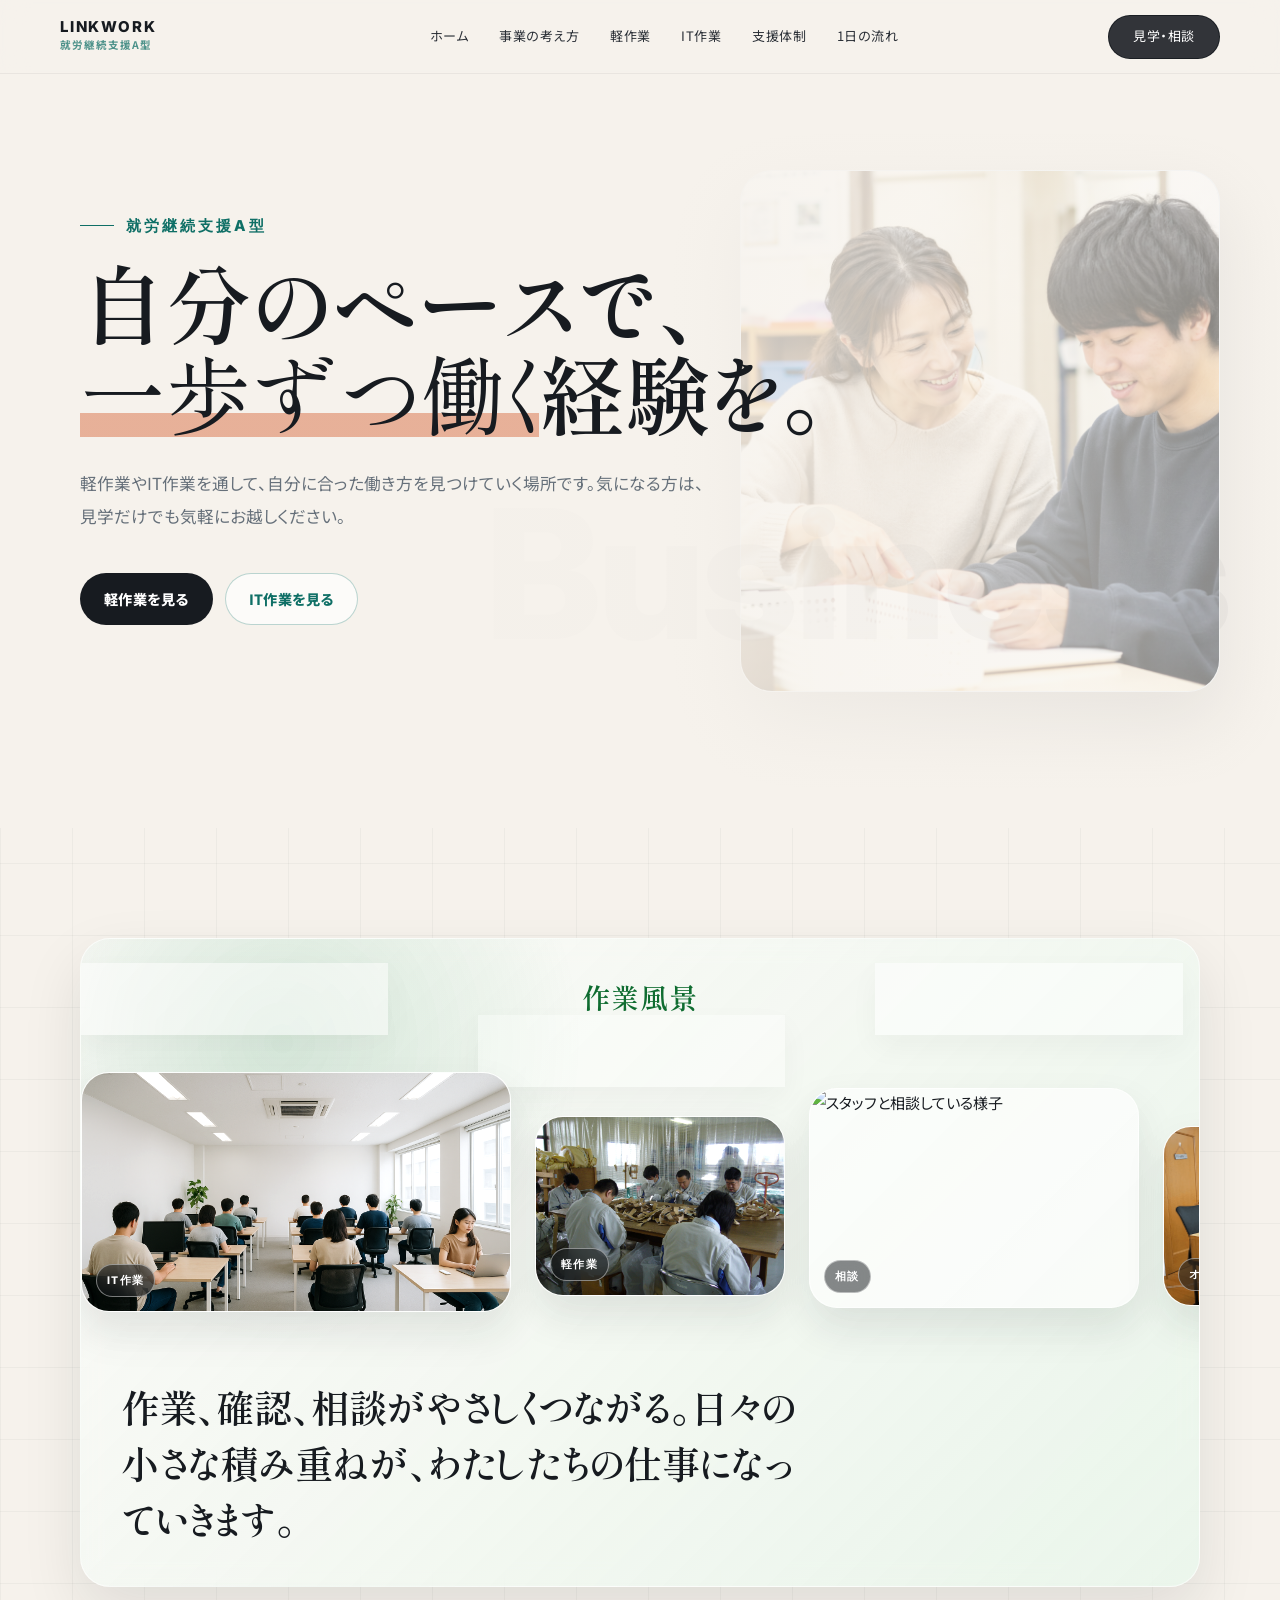
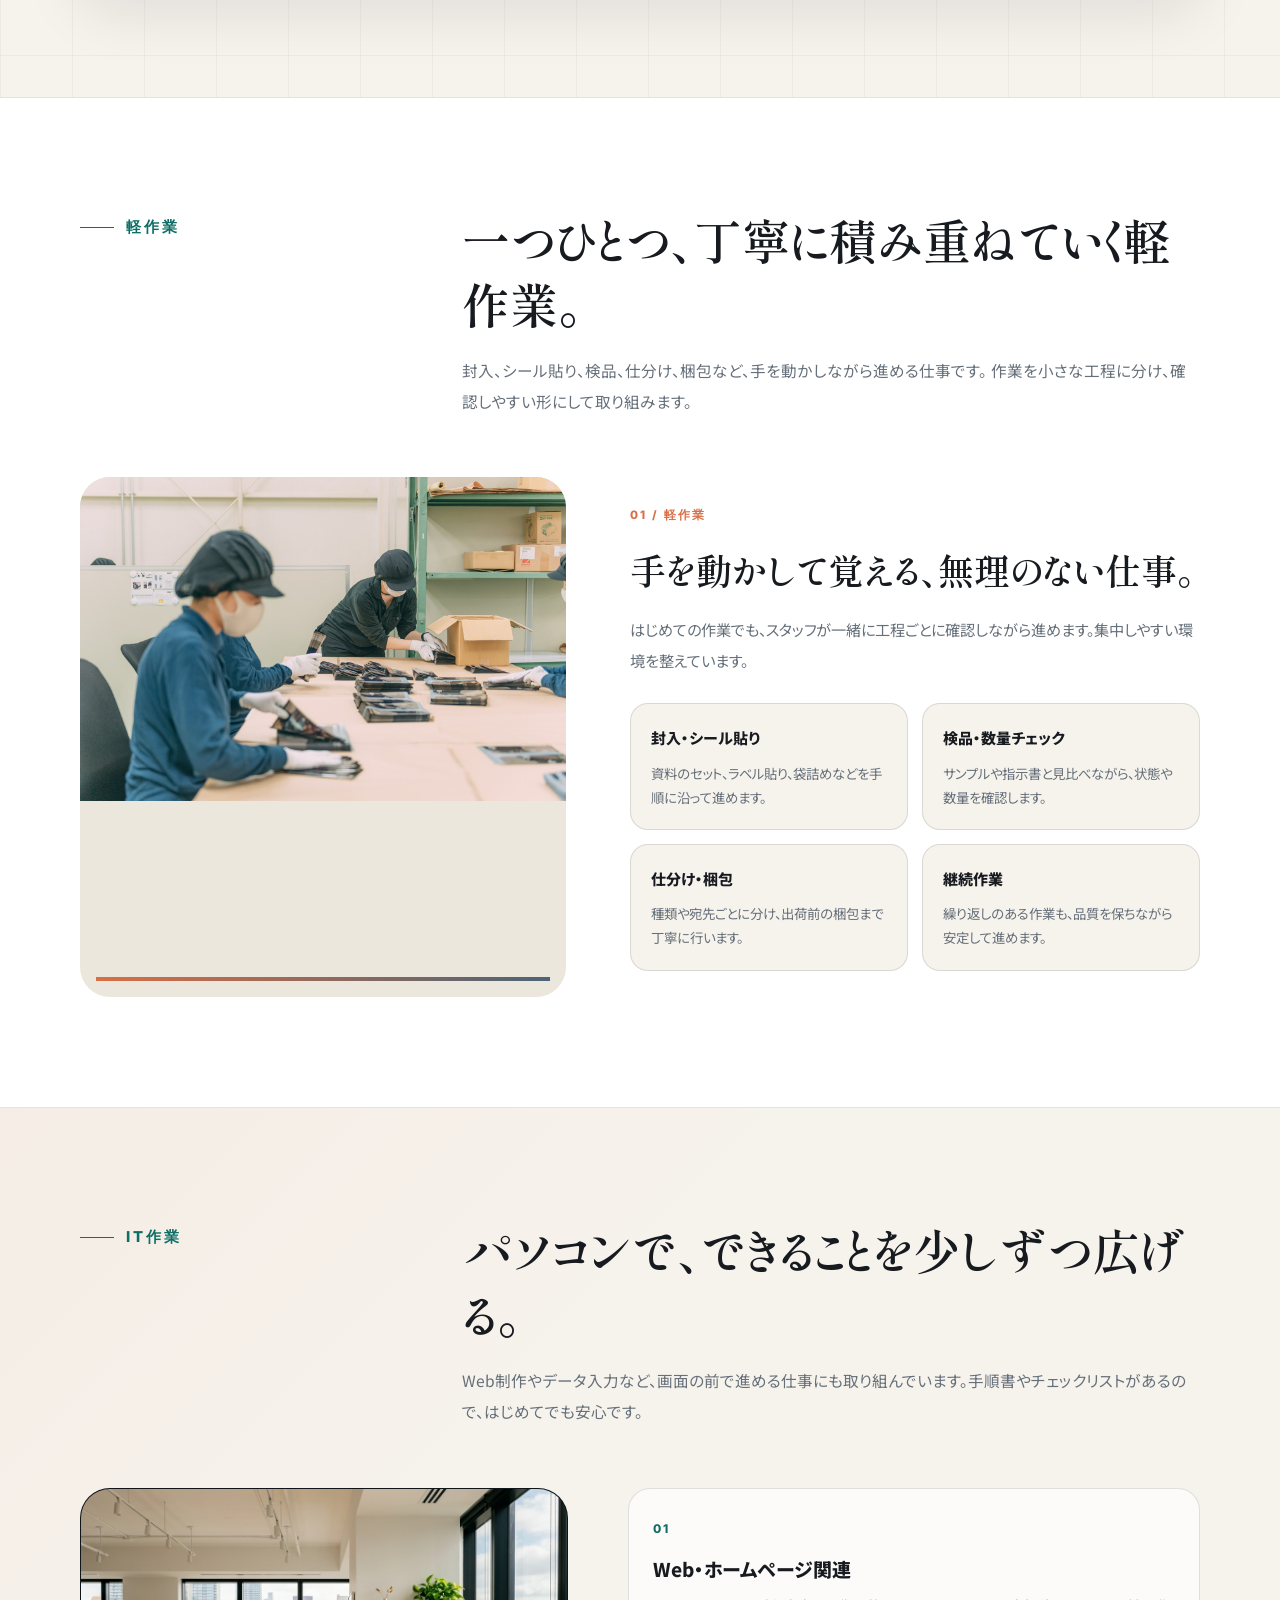
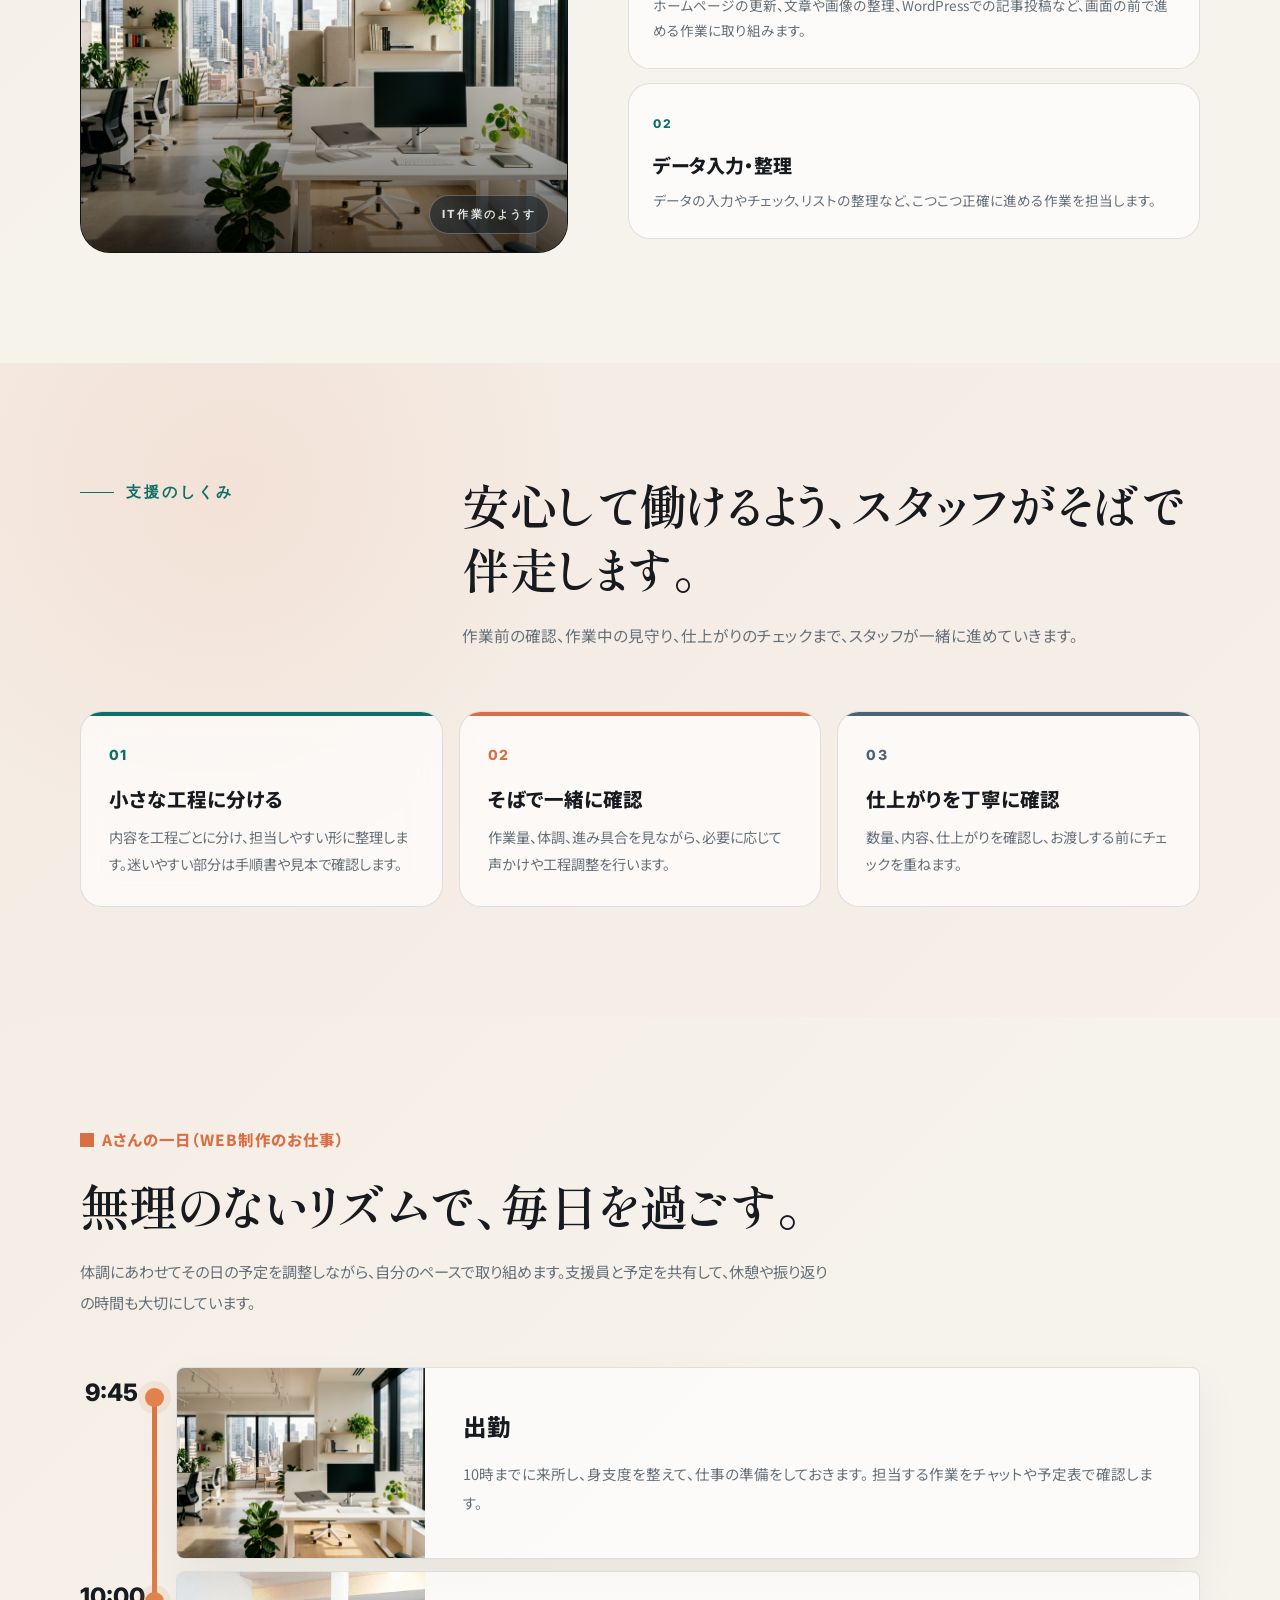
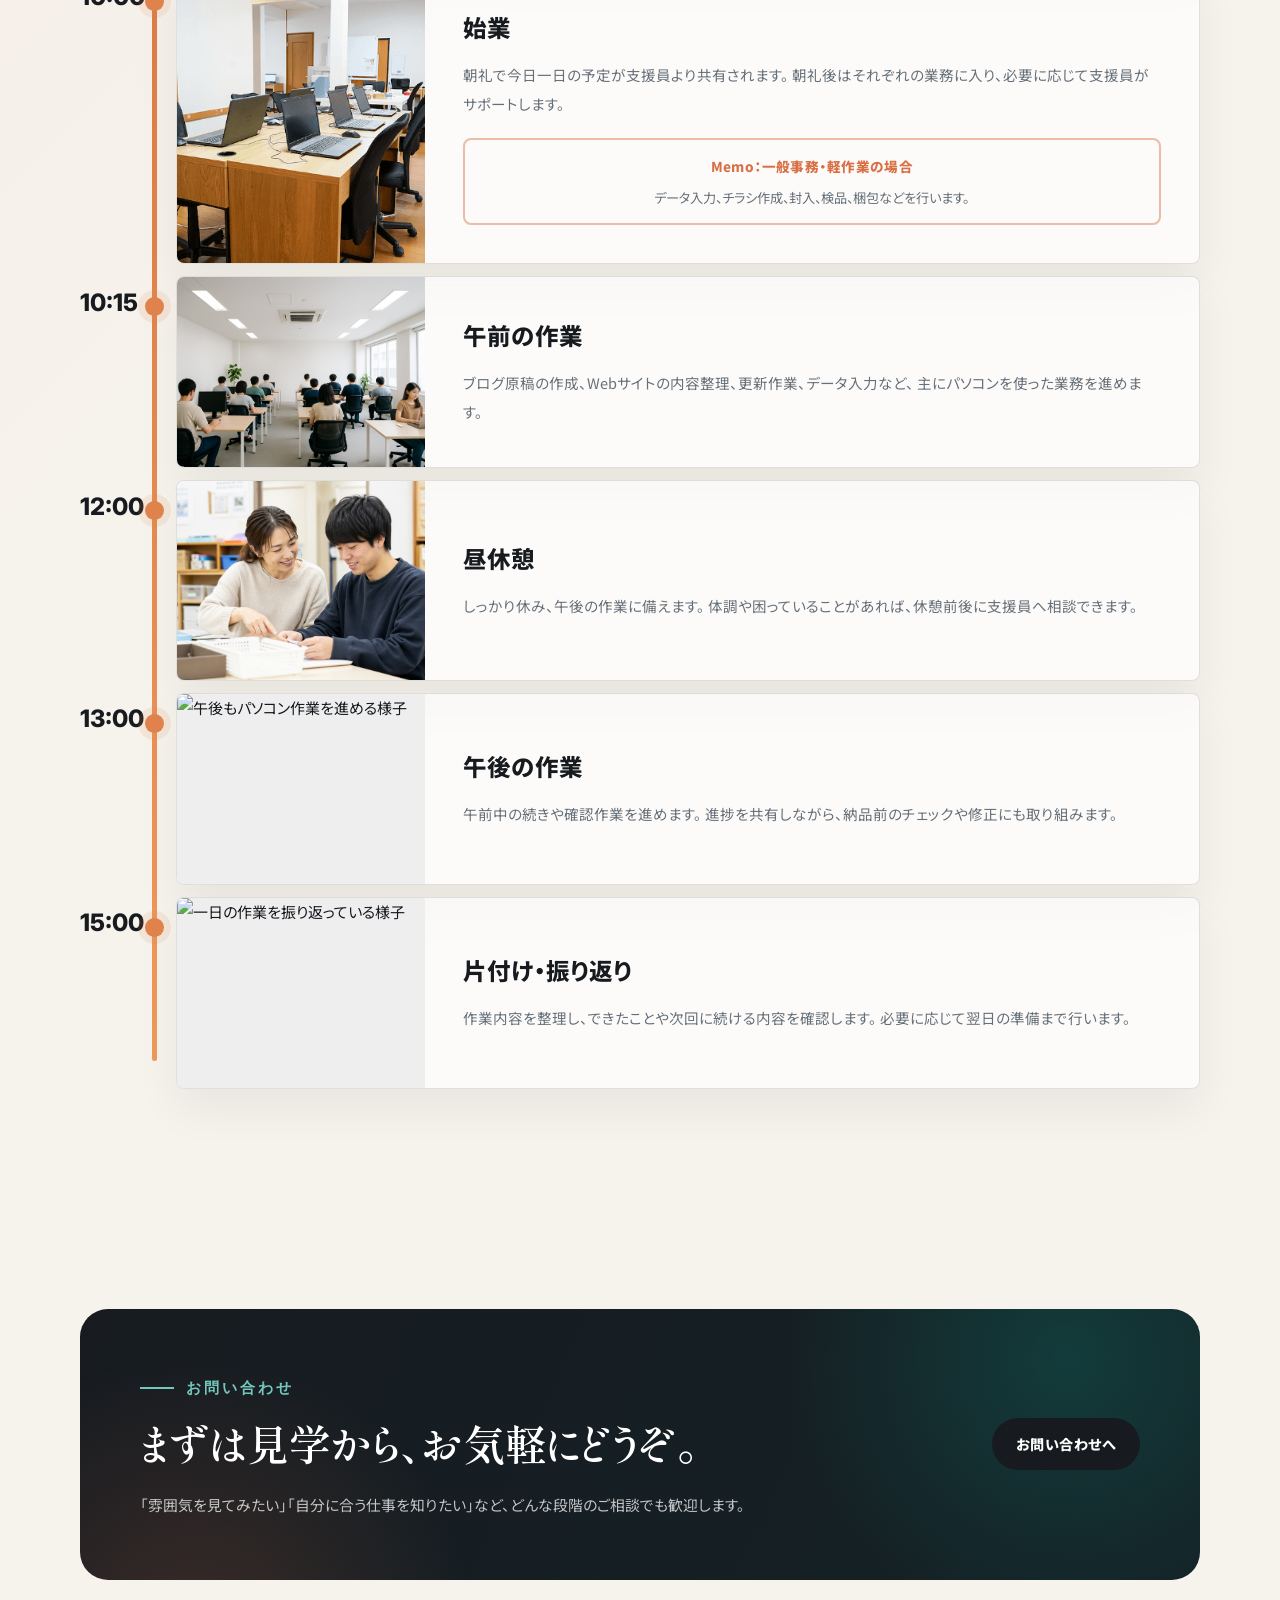
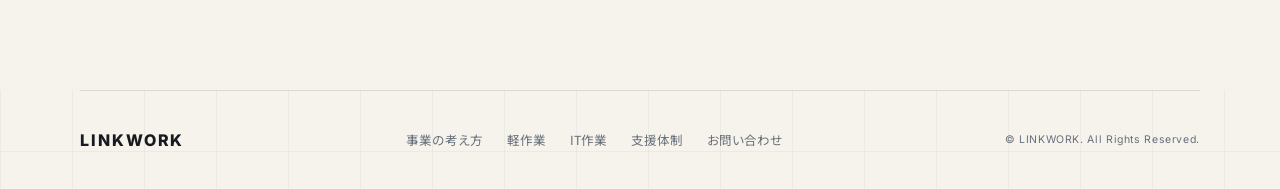
==== commit 3612effc: "update" ====
--- a/business.html
+++ b/business.html
@@ -47,23 +47,6 @@
             <a href="#digital-work" class="button button--outline">IT作業を見る</a>
           </div>
         </div>
-        <div class="business-hero__facts" aria-label="リンクワークの事業領域">
-          <article>
-            <span>01</span>
-            <strong>就労継続支援A型</strong>
-            <p>働きながら経験を重ねる福祉サービス</p>
-          </article>
-          <article>
-            <span>02</span>
-            <strong>軽作業</strong>
-            <p>封入、検品、仕分け、梱包など</p>
-          </article>
-          <article>
-            <span>03</span>
-            <strong>IT作業</strong>
-            <p>Web制作、更新、データ入力など</p>
-          </article>
-        </div>
       </section>
 
       <section class="overview-section" id="overview" data-animate>
--- a/css/business.css
+++ b/css/business.css
@@ -204,7 +204,7 @@
 .business-hero {
   position: relative;
   min-height: 92svh;
-  padding: 16rem var(--gutter) 14rem;
+  padding: 19rem var(--gutter) 14rem;
   overflow: hidden;
   background: var(--paper);
   color: var(--ink);
@@ -215,9 +215,7 @@
   position: absolute;
   inset: 0;
   z-index: 1;
-  background:
-    radial-gradient(circle at 78% 22%, rgba(15, 111, 102, 0.13), transparent 32rem),
-    linear-gradient(90deg, rgba(246, 242, 236, 0.96) 0%, rgba(246, 242, 236, 0.9) 48%, rgba(246, 242, 236, 0.52) 100%);
+  background: linear-gradient(90deg, rgba(246, 242, 236, 0.96) 0%, rgba(246, 242, 236, 0.9) 48%, rgba(246, 242, 236, 0.52) 100%);
   pointer-events: none;
 }
 
@@ -239,7 +237,7 @@
 
 .business-hero__media {
   position: absolute;
-  top: 14rem;
+  top: 17rem;
   right: var(--gutter);
   bottom: auto;
   left: auto;
@@ -277,10 +275,10 @@
 .section-label {
   display: inline-flex;
   align-items: center;
-  gap: 1rem;
+  gap: 1.2rem;
   color: var(--green);
   font-family: var(--font-en);
-  font-size: 1.16rem;
+  font-size: 1.5rem;
   font-weight: 800;
   letter-spacing: 0.2em;
   line-height: 1.2;
@@ -289,8 +287,8 @@
 
 .section-label::before {
   content: "";
-  width: 2.6rem;
-  height: 1px;
+  width: 3.4rem;
+  height: 1.5px;
   background: currentColor;
 }
 
@@ -411,76 +409,6 @@
   background: var(--soft-green);
 }
 
-.business-hero__facts {
-  position: absolute;
-  right: var(--gutter);
-  bottom: 0;
-  left: var(--gutter);
-  z-index: 3;
-  display: grid;
-  grid-template-columns: repeat(3, 1fr);
-  width: min(var(--container), calc(100% - var(--gutter) * 2));
-  margin: 0 auto;
-  border: 1px solid rgba(255, 255, 255, 0.58);
-  border-radius: 2.4rem;
-  background: rgba(255, 255, 255, 0.66);
-  color: var(--ink);
-  box-shadow: 0 2.4rem 5rem rgba(23, 27, 32, 0.12);
-  backdrop-filter: blur(16px);
-  opacity: 0;
-  transform: translate3d(0, 2.4rem, 0);
-  animation: hero-facts-in 0.9s 0.96s var(--ease) forwards;
-}
-
-.business-hero__facts article {
-  min-height: 13.2rem;
-  border-right: 1px solid var(--line);
-  padding: 2.4rem 2.6rem;
-  opacity: 0;
-  transform: translate3d(0, 1.2rem, 0);
-  animation: hero-fact-pop 0.62s var(--ease) forwards;
-}
-
-.business-hero__facts article:nth-child(1) {
-  animation-delay: 1.08s;
-}
-
-.business-hero__facts article:nth-child(2) {
-  animation-delay: 1.18s;
-}
-
-.business-hero__facts article:nth-child(3) {
-  animation-delay: 1.28s;
-}
-
-.business-hero__facts article:last-child {
-  border-right: 0;
-}
-
-.business-hero__facts span {
-  color: var(--copper);
-  font-family: var(--font-en);
-  font-size: 1.2rem;
-  font-weight: 800;
-  letter-spacing: 0.16em;
-}
-
-.business-hero__facts strong {
-  display: block;
-  margin-top: 0.8rem;
-  color: var(--ink);
-  font-size: 1.8rem;
-  font-weight: 800;
-  line-height: 1.45;
-}
-
-.business-hero__facts p {
-  margin-top: 0.4rem;
-  color: var(--muted);
-  font-size: 1.28rem;
-  line-height: 1.7;
-}
-
 @keyframes hero-copy-in {
   to {
     opacity: 1;
@@ -501,20 +429,6 @@
   }
   to {
     transform: scale(1.1) translate3d(-1.4rem, 0.8rem, 0);
-  }
-}
-
-@keyframes hero-facts-in {
-  to {
-    opacity: 1;
-    transform: translate3d(0, 0, 0);
-  }
-}
-
-@keyframes hero-fact-pop {
-  to {
-    opacity: 1;
-    transform: translate3d(0, 0, 0);
   }
 }
 
@@ -801,7 +715,7 @@
   bottom: 1.6rem;
   left: 1.6rem;
   height: 4px;
-  background: linear-gradient(90deg, var(--copper), var(--green), var(--blue));
+  background: linear-gradient(90deg, var(--copper), var(--blue));
 }
 
 .service-content {
@@ -862,7 +776,6 @@
 
 .service-section--digital {
   background:
-    radial-gradient(circle at 82% 12%, rgba(15, 111, 102, 0.06), transparent 34rem),
     linear-gradient(135deg, rgba(216, 111, 69, 0.04) 0%, transparent 38%),
     var(--paper);
   color: var(--ink);
@@ -1065,7 +978,7 @@
 }
 
 .partner-process span {
-  color: var(--green);
+  color: var(--copper);
   font-size: 1.45rem;
   font-weight: 800;
 }
@@ -1079,7 +992,6 @@
 .daily-section {
   position: relative;
   background:
-    radial-gradient(circle at 82% 12%, rgba(15, 111, 102, 0.06), transparent 34rem),
     linear-gradient(135deg, rgba(216, 111, 69, 0.04) 0%, transparent 38%),
     var(--paper);
   color: var(--ink);
@@ -1418,8 +1330,6 @@
   .business-hero h1,
   .business-hero__lead,
   .business-hero__actions,
-  .business-hero__facts,
-  .business-hero__facts article,
   .daily-item {
     opacity: 1;
     transform: none;
@@ -1461,7 +1371,6 @@
     justify-content: space-between;
   }
 
-  .business-hero__facts,
   .overview-grid,
   .service-layout,
   .digital-layout,
@@ -1469,15 +1378,6 @@
     grid-template-columns: 1fr;
   }
 
-  .business-hero__facts {
-    position: relative;
-    right: auto;
-    bottom: auto;
-    left: auto;
-    width: min(var(--container), 100%);
-    margin-top: 6rem;
-  }
-
   .business-hero__media {
     right: -8rem;
     width: 48rem;
@@ -1488,15 +1388,6 @@
     padding-bottom: 8rem;
   }
 
-  .business-hero__facts article {
-    border-right: 0;
-    border-bottom: 1px solid var(--line);
-  }
-
-  .business-hero__facts article:last-child {
-    border-bottom: 0;
-  }
-
   .section-head {
     grid-template-columns: 1fr;
     gap: 1.8rem;
@@ -1566,9 +1457,7 @@
   }
 
   .business-hero::after {
-    background:
-      radial-gradient(circle at 80% 12%, rgba(15, 111, 102, 0.14), transparent 22rem),
-      linear-gradient(90deg, rgba(246, 242, 236, 0.98), rgba(246, 242, 236, 0.9));
+    background: linear-gradient(90deg, rgba(246, 242, 236, 0.98), rgba(246, 242, 236, 0.9));
   }
 
   .business-hero::before {
@@ -1600,11 +1489,6 @@
 
   .button {
     width: 100%;
-  }
-
-  .business-hero__facts article {
-    min-height: auto;
-    padding: 2rem;
   }
 
   .overview-section {
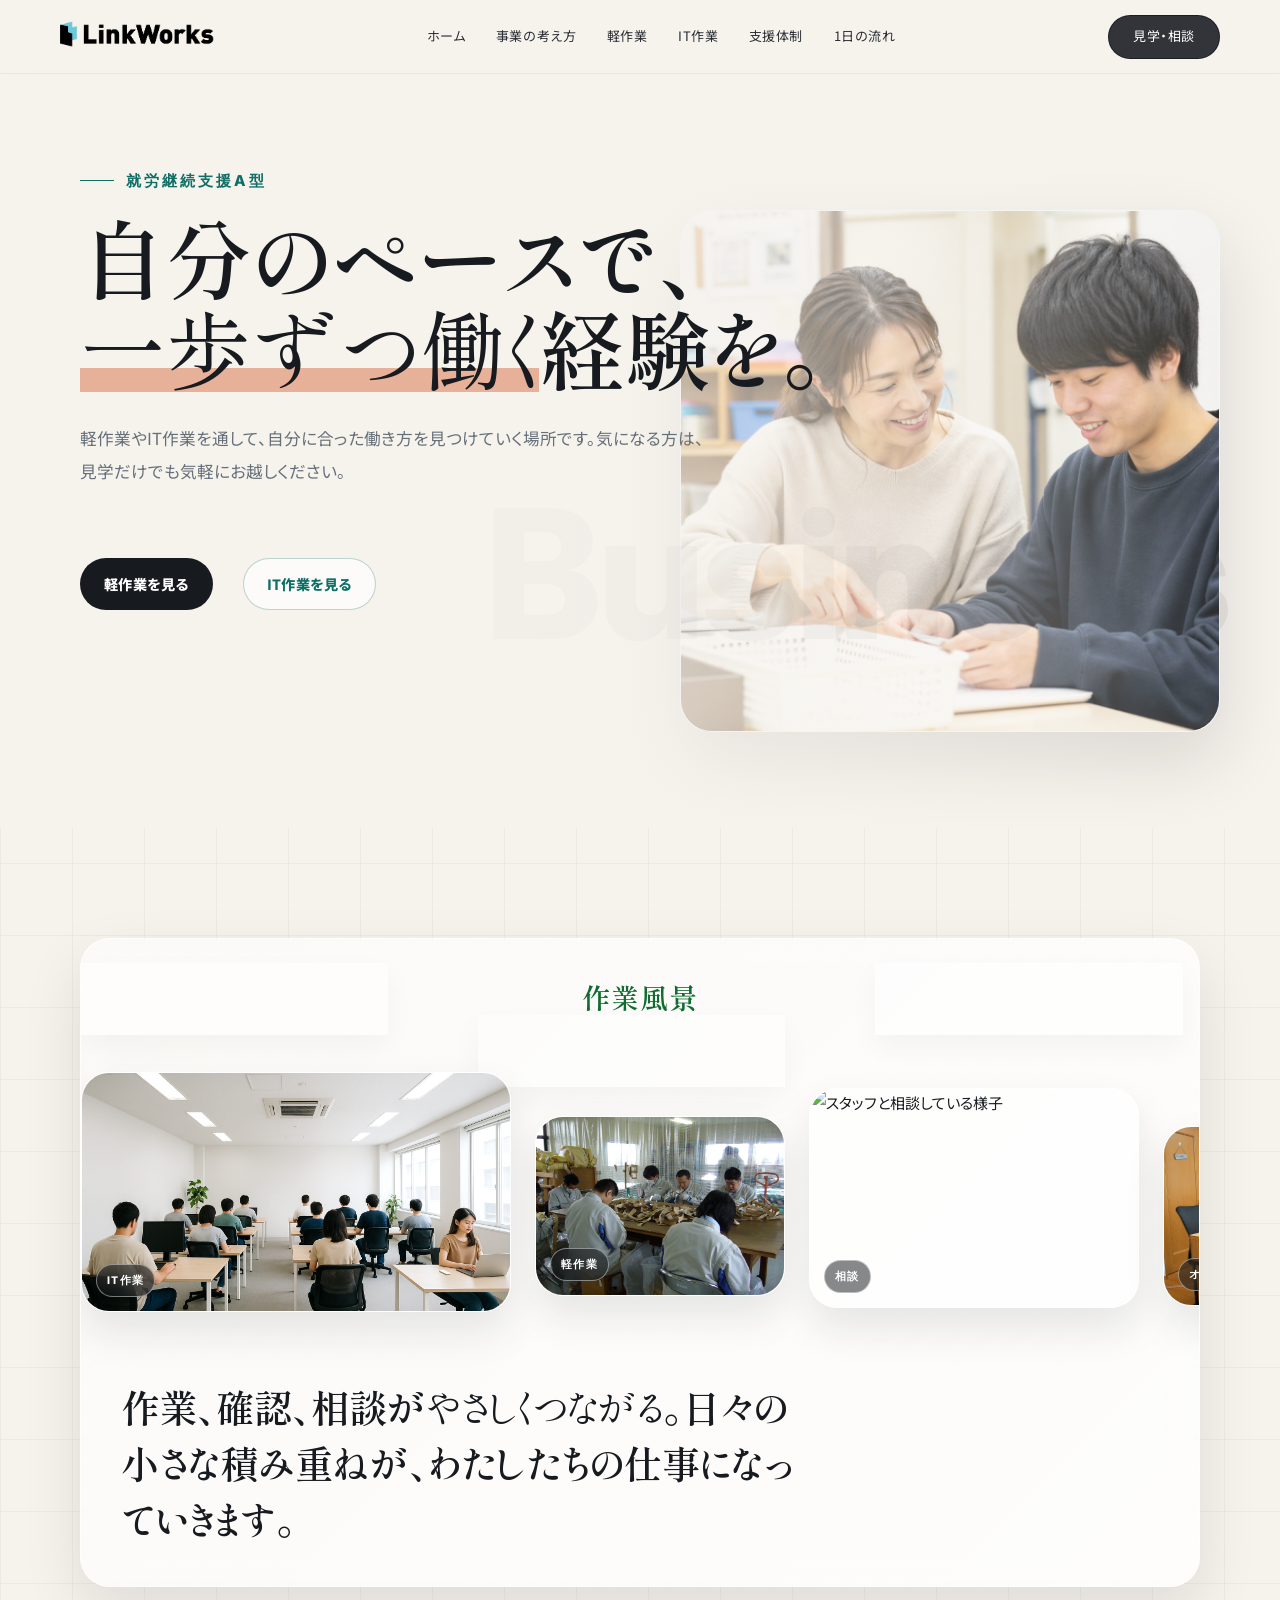
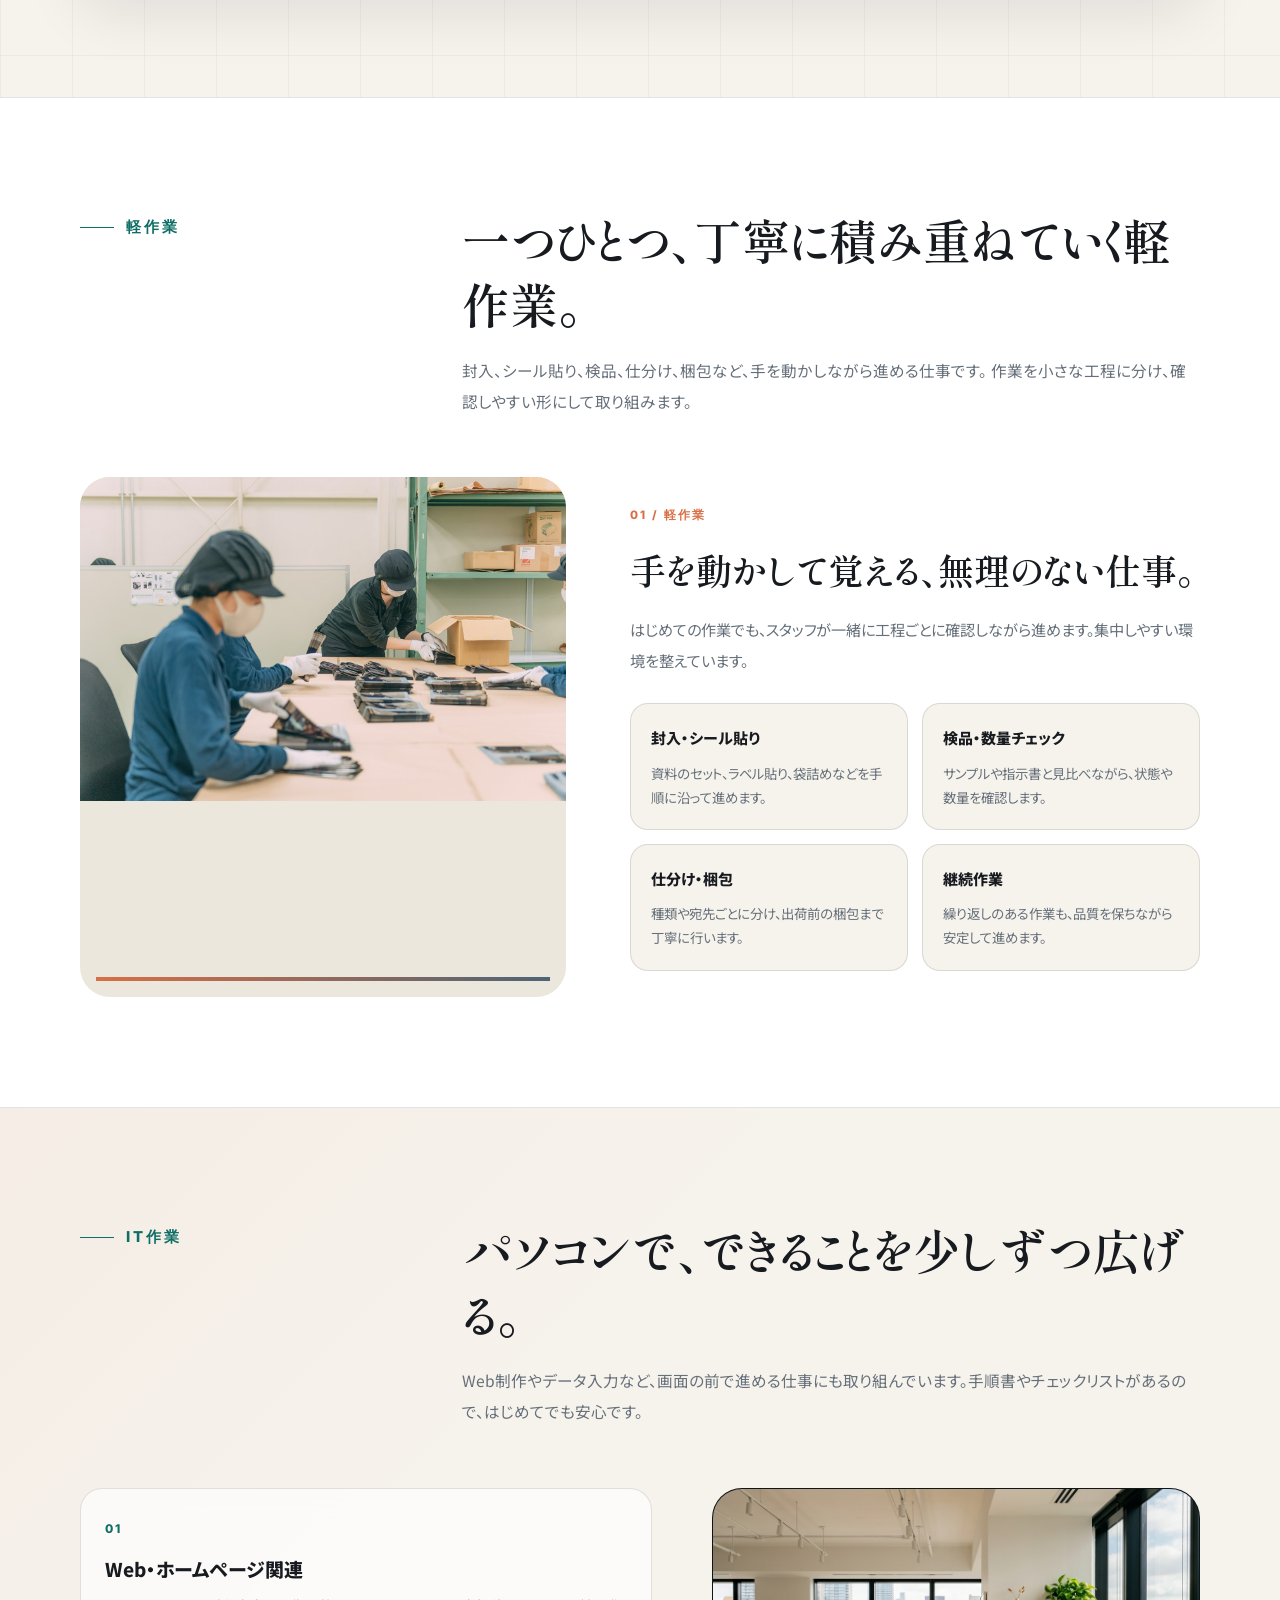
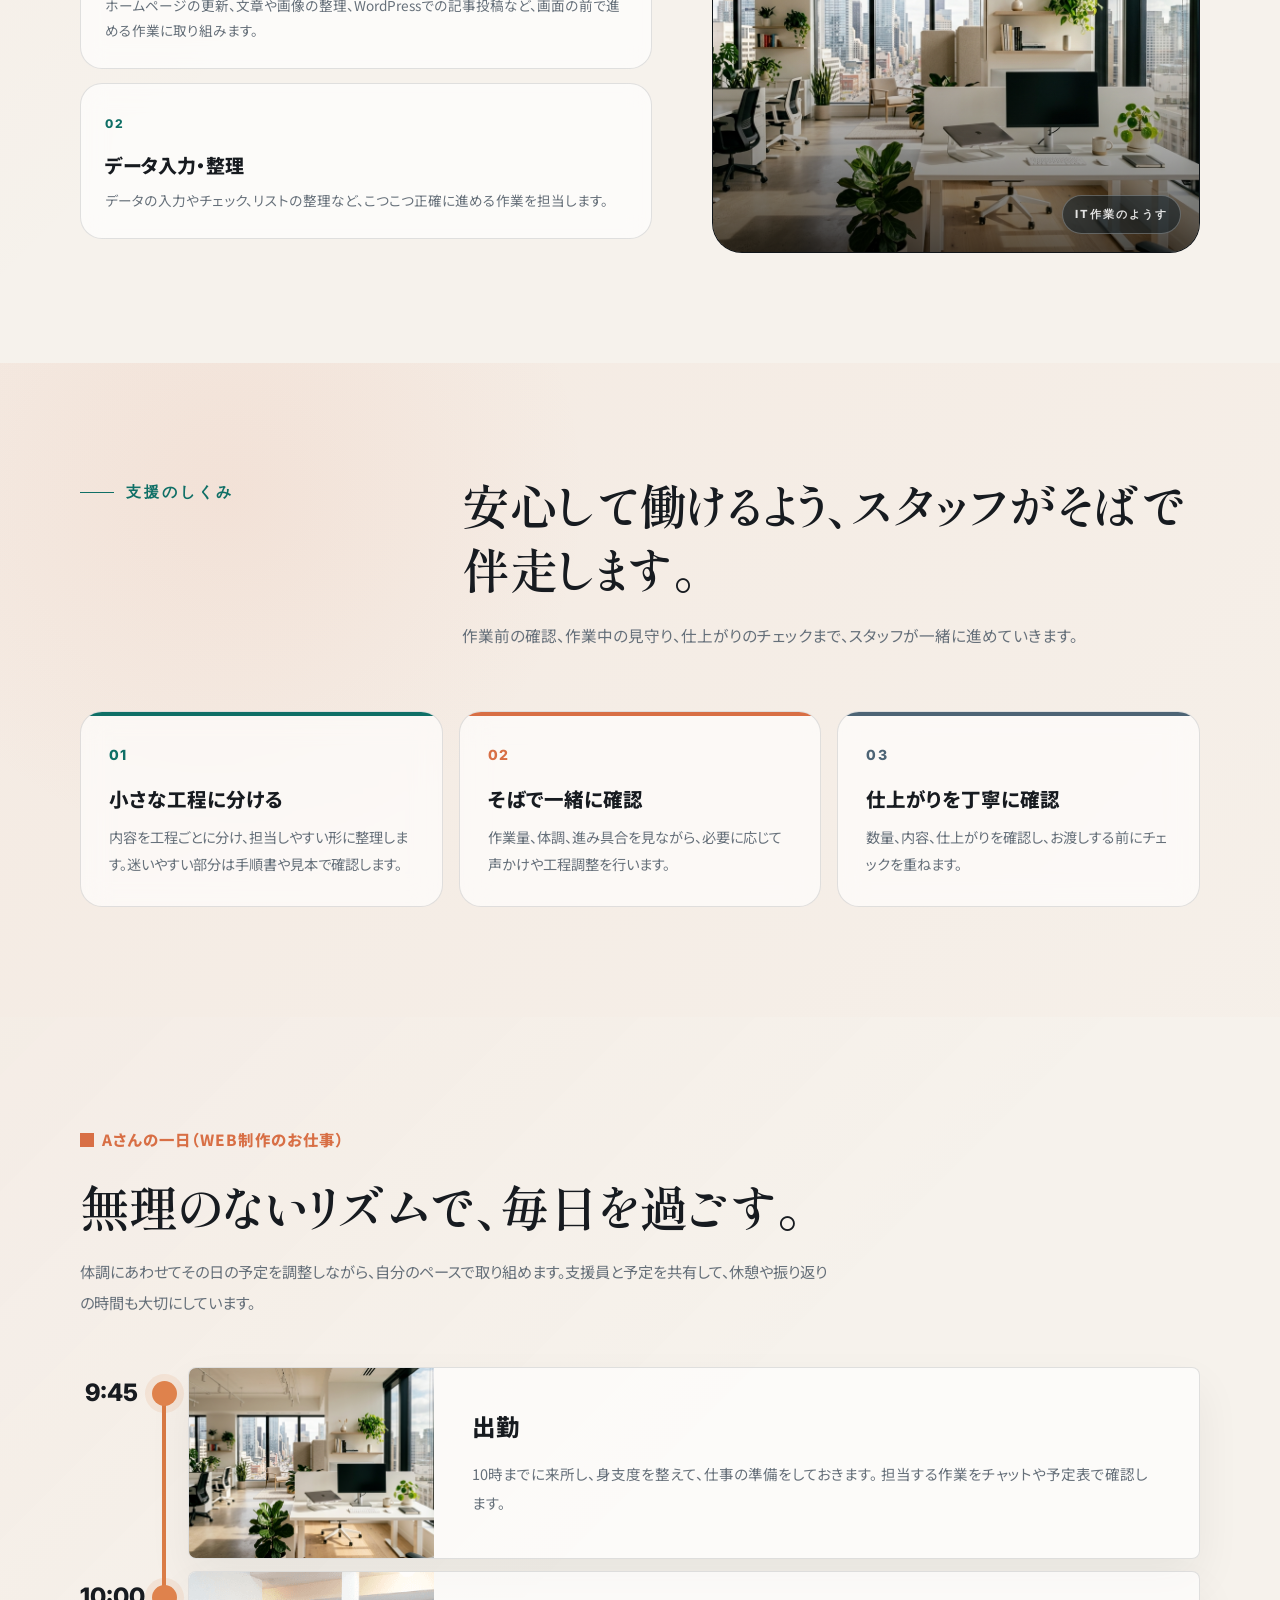
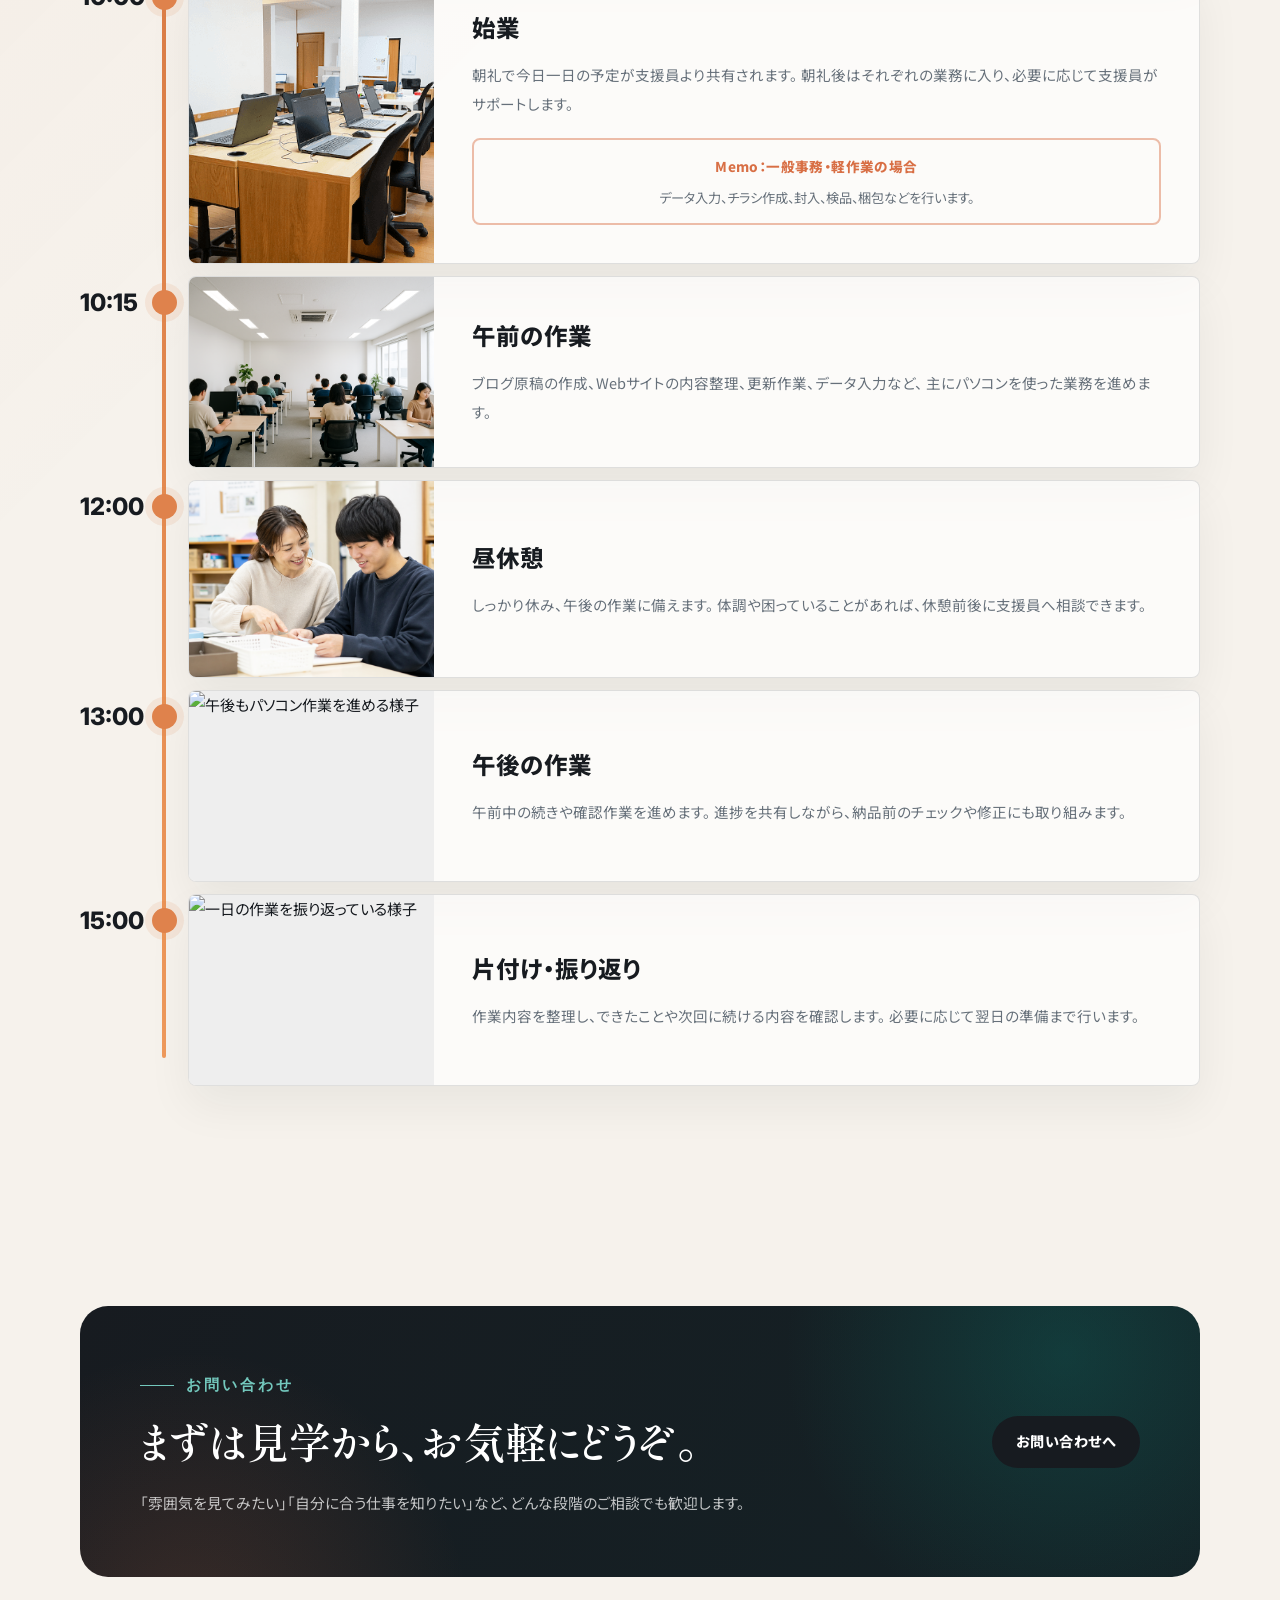
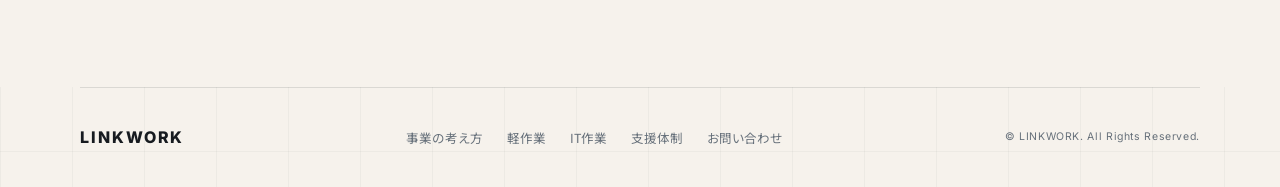
==== commit b19b1117: "update" ====
--- a/business.html
+++ b/business.html
@@ -14,8 +14,7 @@
   <body>
     <header class="site-header" data-header>
       <a class="site-logo" href="index.html" aria-label="株式会社リンクワーク トップページ">
-        <span>LINKWORK</span>
-        <small>就労継続支援A型</small>
+        <img src="img/ロゴ.png" alt="LinkWorks" />
       </a>
       <nav class="site-nav" aria-label="事業内容ナビゲーション">
         <a href="index.html">ホーム</a>
@@ -98,7 +97,7 @@
               </figure>
             </div>
           </div>
-          <p class="overview-flow__message"> 作業、確認、相談がやさしくつながる。日々の小さな積み重ねが、わたしたちの仕事になっていきます。 </p>
+          <p class="overview-flow__message"> 作業、確認、相談が<span style="white-space:nowrap">やさしくつながる</span>。日々の小さな積み重ねが、わたしたちの仕事になっていきます。 </p>
         </div>
       </section>
 
--- a/css/business.css
+++ b/css/business.css
@@ -34,10 +34,7 @@
 body {
   min-width: 320px;
   overflow-x: hidden;
-  background:
-    linear-gradient(90deg, rgba(23, 27, 32, 0.04) 1px, transparent 1px),
-    linear-gradient(0deg, rgba(23, 27, 32, 0.04) 1px, transparent 1px),
-    var(--paper);
+  background: linear-gradient(90deg, rgba(23, 27, 32, 0.04) 1px, transparent 1px), linear-gradient(0deg, rgba(23, 27, 32, 0.04) 1px, transparent 1px), var(--paper);
   background-size: 7.2rem 7.2rem;
   color: var(--ink);
   font-family: var(--font-ja);
@@ -96,26 +93,16 @@
 }
 
 .site-logo {
-  display: grid;
-  gap: 0.1rem;
-  min-width: 16rem;
-}
-
-.site-logo span {
-  color: var(--ink);
-  font-family: var(--font-en);
-  font-size: 1.5rem;
-  font-weight: 800;
-  letter-spacing: 0.12em;
-  line-height: 1;
-}
-
-.site-logo small {
-  color: var(--green);
-  font-size: 1.05rem;
-  font-weight: 700;
-  letter-spacing: 0.1em;
-  opacity: 0.72;
+  display: inline-flex;
+  align-items: center;
+  width: clamp(13.2rem, 12vw, 17rem);
+  min-width: 0;
+}
+
+.site-logo img {
+  width: 100%;
+  height: auto;
+  object-fit: contain;
 }
 
 .site-nav {
@@ -204,7 +191,7 @@
 .business-hero {
   position: relative;
   min-height: 92svh;
-  padding: 19rem var(--gutter) 14rem;
+  padding: 16rem var(--gutter) 14rem;
   overflow: hidden;
   background: var(--paper);
   color: var(--ink);
@@ -215,7 +202,7 @@
   position: absolute;
   inset: 0;
   z-index: 1;
-  background: linear-gradient(90deg, rgba(246, 242, 236, 0.96) 0%, rgba(246, 242, 236, 0.9) 48%, rgba(246, 242, 236, 0.52) 100%);
+  background: linear-gradient(90deg, rgba(246, 242, 236, 0.96) 0%, rgba(246, 242, 236, 0.74) 48%, rgba(246, 242, 236, 0.12) 100%);
   pointer-events: none;
 }
 
@@ -237,12 +224,12 @@
 
 .business-hero__media {
   position: absolute;
-  top: 17rem;
+  top: 21rem;
   right: var(--gutter);
   bottom: auto;
   left: auto;
   z-index: 0;
-  width: min(48rem, 38vw);
+  width: min(54rem, 44vw);
   height: min(58rem, 58vh);
   overflow: hidden;
   border-radius: 3.2rem;
@@ -257,7 +244,7 @@
 
 .business-hero__media img {
   object-position: center 38%;
-  filter: saturate(0.96) contrast(1.02) brightness(1.04);
+  filter: saturate(1.03) contrast(1.06) brightness(0.98);
   transform: scale(1.05);
   animation: hero-image-drift 12s 1.2s ease-in-out infinite alternate;
 }
@@ -335,8 +322,8 @@
 .business-hero__actions {
   display: flex;
   flex-wrap: wrap;
-  gap: 1.2rem;
-  margin-top: 4rem;
+  gap: 3rem;
+  margin-top: 7rem;
 }
 
 .business-hero .section-label,
@@ -483,9 +470,7 @@
   margin-top: 0;
   border: 1px solid rgba(255, 255, 255, 0.58);
   border-radius: 3rem;
-  background:
-    radial-gradient(circle at 18% 16%, rgba(22, 133, 64, 0.16), transparent 30rem),
-    linear-gradient(135deg, rgba(255, 255, 255, 0.62), rgba(232, 246, 235, 0.82));
+  background: linear-gradient(135deg, rgba(255, 255, 255, 0.62), rgba(255, 255, 255, 0.82));
   box-shadow: 0 2.4rem 6rem rgba(23, 27, 32, 0.1);
   overflow: hidden;
   backdrop-filter: blur(14px);
@@ -503,7 +488,6 @@
   color: var(--flow-green-dark);
   letter-spacing: 0.04em;
 }
-
 
 .overview-flow__ribbons {
   position: absolute;
@@ -775,20 +759,20 @@
 }
 
 .service-section--digital {
-  background:
-    linear-gradient(135deg, rgba(216, 111, 69, 0.04) 0%, transparent 38%),
-    var(--paper);
+  background: linear-gradient(135deg, rgba(216, 111, 69, 0.04) 0%, transparent 38%), var(--paper);
   color: var(--ink);
 }
 
 .digital-layout {
   display: grid;
-  grid-template-columns: minmax(0, 0.92fr) minmax(0, 1.08fr);
+  grid-template-columns: minmax(0, 1.08fr) minmax(0, 0.92fr);
   gap: clamp(3rem, 5vw, 6rem);
   align-items: start;
 }
 
 .digital-video {
+  grid-column: 2;
+  grid-row: 1;
   position: relative;
   aspect-ratio: 4 / 3;
   overflow: hidden;
@@ -822,6 +806,8 @@
 }
 
 .digital-services {
+  grid-column: 1;
+  grid-row: 1;
   display: grid;
   grid-template-columns: minmax(0, 1fr);
   gap: 1.4rem;
@@ -870,10 +856,7 @@
 }
 
 .support-section {
-  background:
-    radial-gradient(circle at 18% 20%, rgba(216, 111, 69, 0.08), transparent 36rem),
-    linear-gradient(135deg, rgba(216, 111, 69, 0.06) 0%, rgba(216, 111, 69, 0.02) 100%),
-    var(--paper);
+  background: radial-gradient(circle at 18% 20%, rgba(216, 111, 69, 0.08), transparent 36rem), linear-gradient(135deg, rgba(216, 111, 69, 0.06) 0%, rgba(216, 111, 69, 0.02) 100%), var(--paper);
 }
 
 .support-grid {
@@ -991,9 +974,7 @@
 
 .daily-section {
   position: relative;
-  background:
-    linear-gradient(135deg, rgba(216, 111, 69, 0.04) 0%, transparent 38%),
-    var(--paper);
+  background: linear-gradient(135deg, rgba(216, 111, 69, 0.04) 0%, transparent 38%), var(--paper);
   color: var(--ink);
   overflow: hidden;
 }
@@ -1052,6 +1033,9 @@
   display: grid;
   gap: 1.2rem;
   list-style: none;
+  --timeline-x: 8.4rem;
+  --timeline-line-width: 0.4rem;
+  --timeline-dot-size: 2.5rem;
 }
 
 .daily-timeline::before {
@@ -1059,8 +1043,8 @@
   position: absolute;
   top: 2.8rem;
   bottom: 2.8rem;
-  left: 7.15rem;
-  width: 0.5rem;
+  left: calc(var(--timeline-x) - (var(--timeline-line-width) / 2));
+  width: var(--timeline-line-width);
   border-radius: 999px;
   background: linear-gradient(180deg, #d87843, #ef9a5c);
 }
@@ -1069,7 +1053,7 @@
   position: relative;
   display: grid;
   grid-template-columns: 5.8rem minmax(0, 1fr);
-  gap: 3.8rem;
+  gap: 5rem;
   align-items: start;
   opacity: 0;
   transform: translate3d(0, 2.2rem, 0);
@@ -1106,11 +1090,11 @@
 .daily-item::before {
   content: "";
   position: absolute;
-  top: 2.1rem;
-  left: 6.45rem;
+  top: 1.4rem;
+  left: calc(var(--timeline-x) - (var(--timeline-dot-size) / 2));
   z-index: 2;
-  width: 1.9rem;
-  height: 1.9rem;
+  width: var(--timeline-dot-size);
+  height: var(--timeline-dot-size);
   border-radius: 50%;
   background: #df824c;
   box-shadow: 0 0 0 0.7rem rgba(223, 130, 76, 0.12);
@@ -1228,11 +1212,7 @@
   width: min(var(--container), 100%);
   margin: 0 auto;
   border-radius: 2.8rem;
-  background:
-    radial-gradient(circle at 88% 18%, rgba(15, 111, 102, 0.34), transparent 28rem),
-    radial-gradient(circle at 10% 120%, rgba(216, 111, 69, 0.18), transparent 28rem),
-    linear-gradient(115deg, rgba(23, 27, 32, 0.98), rgba(20, 34, 38, 0.98)),
-    var(--dark);
+  background: radial-gradient(circle at 88% 18%, rgba(15, 111, 102, 0.34), transparent 28rem), radial-gradient(circle at 10% 120%, rgba(216, 111, 69, 0.18), transparent 28rem), linear-gradient(115deg, rgba(23, 27, 32, 0.98), rgba(20, 34, 38, 0.98)), var(--dark);
   padding: clamp(3rem, 6vw, 6rem);
   color: #fff;
   overflow: hidden;
@@ -1378,6 +1358,12 @@
     grid-template-columns: 1fr;
   }
 
+  .digital-services,
+  .digital-video {
+    grid-column: auto;
+    grid-row: auto;
+  }
+
   .business-hero__media {
     right: -8rem;
     width: 48rem;
@@ -1438,11 +1424,7 @@
   }
 
   .site-logo {
-    min-width: 0;
-  }
-
-  .site-logo small {
-    display: none;
+    width: 12rem;
   }
 
   .header-contact {
@@ -1594,25 +1576,28 @@
 
   .daily-timeline {
     gap: 1rem;
+    --timeline-x: 6.05rem;
+    --timeline-line-width: 0.4rem;
+    --timeline-dot-size: 1.7rem;
   }
 
   .daily-timeline::before {
     top: 2.2rem;
     bottom: 2.2rem;
-    left: 5.05rem;
-    width: 0.4rem;
+    left: calc(var(--timeline-x) - (var(--timeline-line-width) / 2));
+    width: var(--timeline-line-width);
   }
 
   .daily-item {
-    grid-template-columns: 4.2rem minmax(0, 1fr);
-    gap: 2rem;
+    grid-template-columns: 4.9rem minmax(0, 1fr);
+    gap: 2.4rem;
   }
 
   .daily-item::before {
     top: 1.8rem;
-    left: 4.35rem;
-    width: 1.7rem;
-    height: 1.7rem;
+    left: calc(var(--timeline-x) - (var(--timeline-dot-size) / 2));
+    width: var(--timeline-dot-size);
+    height: var(--timeline-dot-size);
     box-shadow: 0 0 0 0.5rem rgba(223, 130, 76, 0.12);
   }
 
